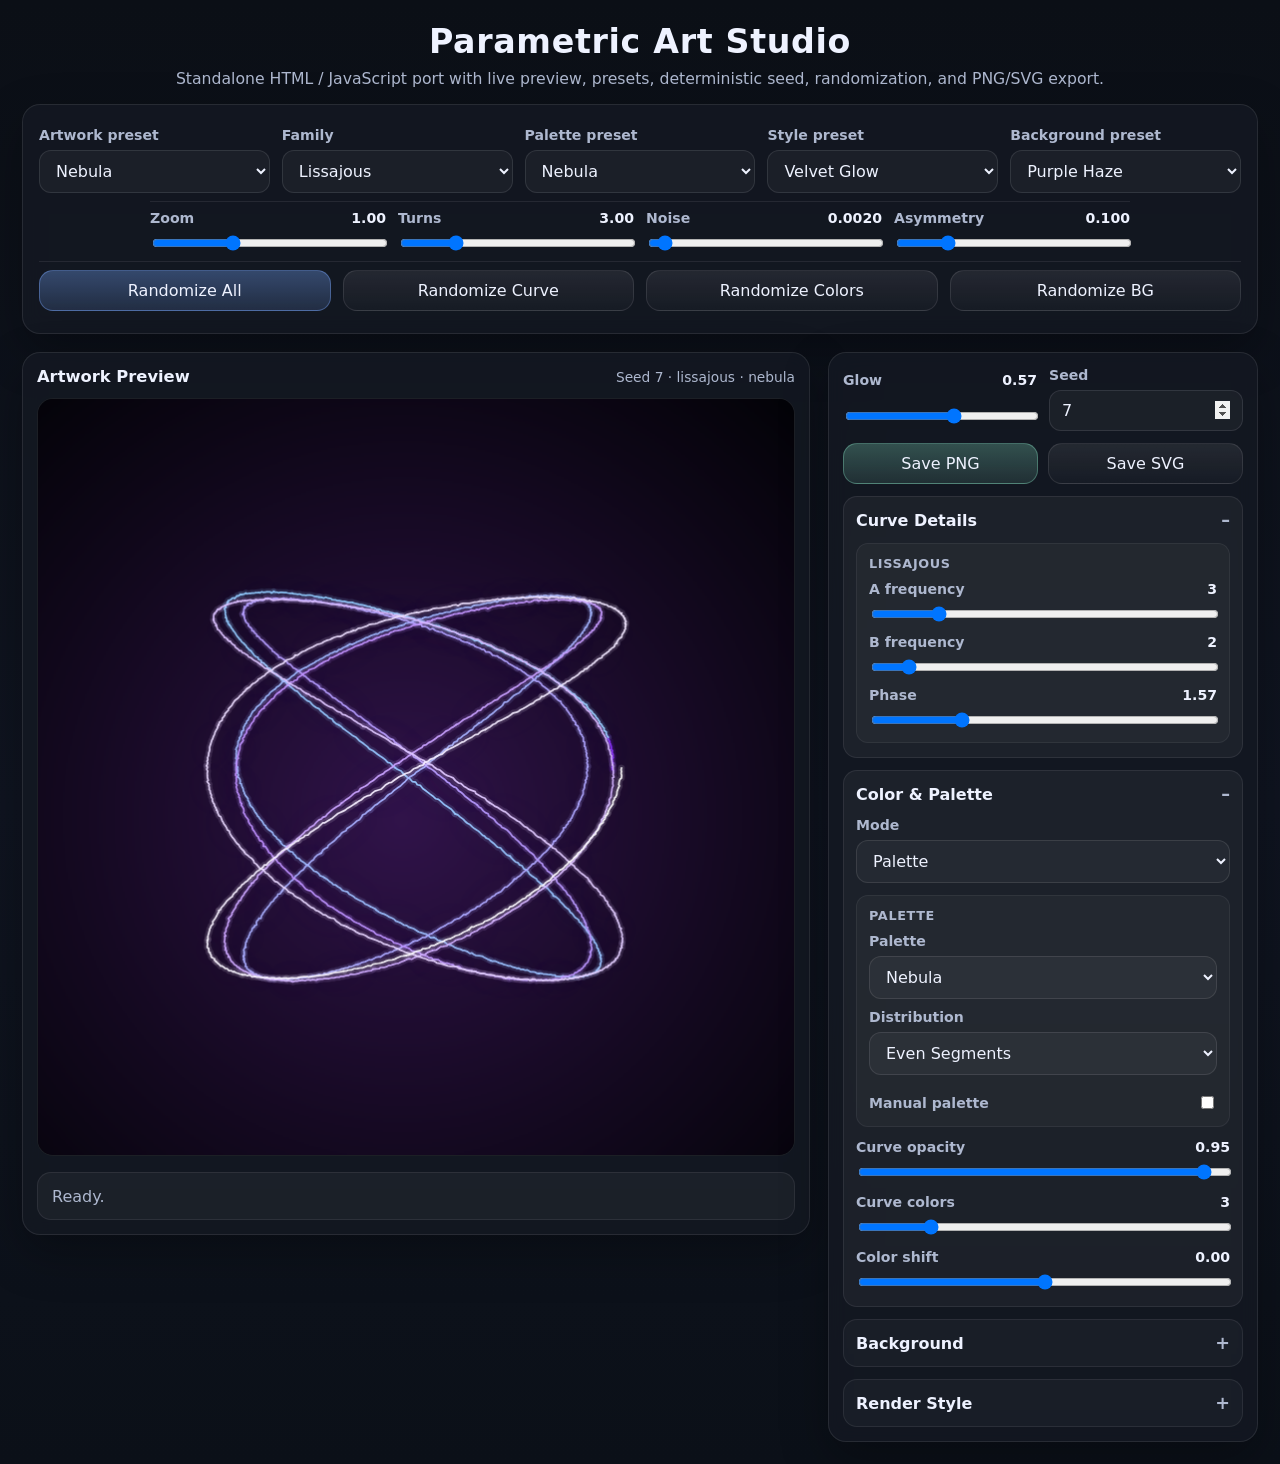
==== part.html @ a75954c9 "initial part" ====
<!DOCTYPE html>
<html lang="en">
<head>
<meta charset="utf-8">
<meta name="viewport" content="width=device-width, initial-scale=1">
<title>Parametric Art Studio</title>
<style>
  :root {
    --bg: #0d1016;
    --panel: #141923;
    --panel-2: #1a2130;
    --panel-3: #222c3f;
    --border: rgba(255,255,255,.09);
    --text: #eef2ff;
    --muted: #aeb8cf;
    --accent: #79a8ff;
    --accent-2: #8ae6c6;
    --danger: #ff7b91;
    --shadow: 0 18px 48px rgba(0,0,0,.28);
    --radius: 18px;
    --radius-sm: 12px;
  }
  * { box-sizing: border-box; }
  html, body { margin: 0; background: linear-gradient(180deg,#0b0f16,#0f1420 55%,#0b1018); color: var(--text); font-family: Inter, system-ui, -apple-system, BlinkMacSystemFont, "Segoe UI", sans-serif; }
  body { padding: 22px; }
  .app { max-width: 1540px; margin: 0 auto; }
  .header { text-align: center; margin-bottom: 16px; }
  .header h1 { margin: 0; font-size: clamp(1.6rem, 2.6vw, 2.3rem); font-weight: 700; letter-spacing: .02em; }
  .header p { margin: 8px 0 0; color: var(--muted); font-size: .98rem; }
  .quick-create {
    background: rgba(20,25,35,.82);
    border: 1px solid var(--border);
    border-radius: var(--radius);
    padding: 14px 16px;
    box-shadow: var(--shadow);
    backdrop-filter: blur(10px);
    margin-bottom: 18px;
  }
  .qc-row {
    display: grid;
    gap: 12px;
    padding: 8px 0;
  }
  .qc-row + .qc-row { border-top: 1px solid rgba(255,255,255,.08); }
  .qc-row.row-presets { grid-template-columns: repeat(5, minmax(160px, 1fr)); }
  .qc-row.row-shared { grid-template-columns: repeat(4, minmax(180px, 1fr)); max-width: 980px; margin: 0 auto; }
  .qc-row.row-actions { grid-template-columns: repeat(4, minmax(160px, 1fr)); }
  .main {
    display: grid;
    grid-template-columns: minmax(420px, 1.12fr) 430px;
    gap: 18px;
    align-items: start;
  }
  .preview-card, .controls-card {
    background: rgba(20,25,35,.82);
    border: 1px solid var(--border);
    border-radius: var(--radius);
    box-shadow: var(--shadow);
    backdrop-filter: blur(10px);
  }
  .preview-card { padding: 14px; }
  .preview-top {
    display: flex; justify-content: space-between; align-items: center; gap: 12px; margin-bottom: 12px;
  }
  .preview-top h2 { font-size: 1.02rem; margin: 0; font-weight: 600; }
  .preview-meta { color: var(--muted); font-size: .86rem; }
  .preview-wrap {
    position: relative;
    width: 100%;
    aspect-ratio: 1/1;
    background: #090c12;
    border-radius: 16px;
    overflow: hidden;
    border: 1px solid rgba(255,255,255,.08);
  }
  canvas#preview {
    width: 100%;
    height: 100%;
    display: block;
  }
  .controls-card { padding: 14px; }
  .sticky {
    position: sticky;
    top: 18px;
  }
  .control-grid-2 {
    display: grid;
    grid-template-columns: 1fr 1fr;
    gap: 12px;
    margin-bottom: 12px;
  }
  .control {
    display: grid;
    gap: 7px;
    min-width: 0;
  }
  .control label, .inline-label {
    display: flex;
    justify-content: space-between;
    align-items: center;
    gap: 10px;
    font-size: .88rem;
    color: var(--muted);
    font-weight: 600;
  }
  .control input[type="range"] { width: 100%; }
  .control input[type="number"],
  .control select,
  .control input[type="color"] {
    width: 100%;
    border: 1px solid rgba(255,255,255,.10);
    border-radius: 12px;
    background: rgba(255,255,255,.04);
    color: var(--text);
    padding: 10px 12px;
    font: inherit;
  }
  .control input[type="number"]::-webkit-outer-spin-button,
  .control input[type="number"]::-webkit-inner-spin-button { opacity: 1; }
  .control input[type="color"] { padding: 6px; min-height: 42px; }
  .readout { color: var(--text); font-variant-numeric: tabular-nums; }
  .button-row {
    display: grid;
    grid-template-columns: 1fr 1fr;
    gap: 10px;
    margin-bottom: 12px;
  }
  .button-row.single {
    grid-template-columns: 1fr;
  }
  button {
    border: 1px solid rgba(255,255,255,.1);
    border-radius: 14px;
    background: linear-gradient(180deg, rgba(255,255,255,.08), rgba(255,255,255,.02));
    color: var(--text);
    font: inherit;
    padding: 10px 14px;
    cursor: pointer;
    transition: transform .12s ease, border-color .12s ease, background .12s ease;
  }
  button:hover { transform: translateY(-1px); border-color: rgba(255,255,255,.18); }
  button.primary { background: linear-gradient(180deg, rgba(121,168,255,.34), rgba(121,168,255,.16)); border-color: rgba(121,168,255,.38); }
  button.success { background: linear-gradient(180deg, rgba(138,230,198,.28), rgba(138,230,198,.12)); border-color: rgba(138,230,198,.34); }
  details {
    background: rgba(255,255,255,.03);
    border: 1px solid rgba(255,255,255,.08);
    border-radius: 14px;
    padding: 0 12px;
    margin-top: 12px;
    overflow: hidden;
  }
  details[open] { background: rgba(255,255,255,.045); }
  summary {
    list-style: none;
    cursor: pointer;
    padding: 13px 0;
    font-weight: 600;
    display: flex;
    align-items: center;
    justify-content: space-between;
  }
  summary::-webkit-details-marker { display: none; }
  summary::after { content: "+"; color: var(--muted); font-size: 1.1rem; }
  details[open] summary::after { content: "–"; }
  .panel-body {
    padding: 0 0 14px;
    display: grid;
    gap: 12px;
  }
  .subgroup {
    display: grid;
    gap: 10px;
    padding: 12px;
    background: rgba(255,255,255,.03);
    border: 1px solid rgba(255,255,255,.06);
    border-radius: 12px;
  }
  .subgroup-title {
    font-size: .8rem;
    letter-spacing: .05em;
    color: var(--muted);
    text-transform: uppercase;
    font-weight: 700;
  }
  .palette-grid {
    display: grid;
    grid-template-columns: repeat(2, minmax(0,1fr));
    gap: 10px;
  }
  .palette-grid .control { min-width: 0; }
  .inline-check {
    display: flex;
    align-items: center;
    justify-content: space-between;
    gap: 12px;
    padding: 8px 0 2px;
    color: var(--muted);
    font-size: .88rem;
    font-weight: 600;
  }
  .mode-select {
    display: grid;
    gap: 10px;
  }
  .status {
    margin-top: 16px;
    border: 1px solid rgba(255,255,255,.08);
    background: rgba(255,255,255,.04);
    color: var(--muted);
    padding: 12px 14px;
    border-radius: 14px;
    min-height: 48px;
    display: flex;
    align-items: center;
  }
  .status.good { border-color: rgba(138,230,198,.22); color: #dcfff3; }
  .status.warn { border-color: rgba(255,123,145,.22); color: #ffe0e6; }
  .muted-note { color: var(--muted); font-size: .82rem; line-height: 1.4; }
  .hidden { display: none !important; }
  @media (max-width: 1180px) {
    .main { grid-template-columns: 1fr; }
    .sticky { position: static; }
  }
  @media (max-width: 920px) {
    .qc-row.row-presets { grid-template-columns: repeat(2, minmax(0, 1fr)); }
    .qc-row.row-shared { grid-template-columns: repeat(2, minmax(0, 1fr)); }
    .qc-row.row-actions { grid-template-columns: repeat(2, minmax(0, 1fr)); }
    .palette-grid { grid-template-columns: 1fr; }
  }
  @media (max-width: 560px) {
    body { padding: 14px; }
    .qc-row.row-presets,
    .qc-row.row-shared,
    .qc-row.row-actions,
    .control-grid-2,
    .button-row {
      grid-template-columns: 1fr;
    }
  }
</style>
</head>
<body>
<div class="app">
  <div class="header">
    <h1>Parametric Art Studio</h1>
    <p>Standalone HTML / JavaScript port with live preview, presets, deterministic seed, randomization, and PNG/SVG export.</p>
  </div>

  <section class="quick-create">
    <div class="qc-row row-presets">
      <div class="control"><label for="artwork_preset">Artwork preset</label><select id="artwork_preset"></select></div>
      <div class="control"><label for="family">Family</label><select id="family"></select></div>
      <div class="control"><label for="palette_preset">Palette preset</label><select id="palette_preset"></select></div>
      <div class="control"><label for="style_preset">Style preset</label><select id="style_preset"></select></div>
      <div class="control"><label for="background_preset">Background preset</label><select id="background_preset"></select></div>
    </div>
    <div class="qc-row row-shared">
      <div class="control">
        <label for="zoom">Zoom <span class="readout" data-output-for="zoom" data-decimals="2"></span></label>
        <input id="zoom" type="range" min="0.5" max="2" step="0.01">
      </div>
      <div class="control">
        <label for="turns">Turns <span class="readout" data-output-for="turns" data-decimals="2"></span></label>
        <input id="turns" type="range" min="0.5" max="12" step="0.1">
      </div>
      <div class="control">
        <label for="noise_strength">Noise <span class="readout" data-output-for="noise_strength" data-decimals="4"></span></label>
        <input id="noise_strength" type="range" min="0" max="0.05" step="0.0005">
      </div>
      <div class="control">
        <label for="asymmetry">Asymmetry <span class="readout" data-output-for="asymmetry" data-decimals="3"></span></label>
        <input id="asymmetry" type="range" min="0" max="0.5" step="0.005">
      </div>
    </div>
    <div class="qc-row row-actions">
      <button id="btn_randomize_all" class="primary">Randomize All</button>
      <button id="btn_randomize_curve">Randomize Curve</button>
      <button id="btn_randomize_colors">Randomize Colors</button>
      <button id="btn_randomize_background">Randomize BG</button>
    </div>
  </section>

  <section class="main">
    <div class="preview-card">
      <div class="preview-top">
        <h2>Artwork Preview</h2>
        <div class="preview-meta" id="preview_meta">Seed 7 · lissajous · nebula</div>
      </div>
      <div class="preview-wrap">
        <canvas id="preview"></canvas>
      </div>
      <div class="status" id="status">Ready.</div>
    </div>

    <div class="controls-card sticky">
      <div class="control-grid-2">
        <div class="control">
          <label for="glow_macro">Glow <span class="readout" data-output-for="glow_macro" data-decimals="2"></span></label>
          <input id="glow_macro" type="range" min="0" max="1" step="0.01">
        </div>
        <div class="control">
          <label for="seed">Seed</label>
          <input id="seed" type="number" min="0" max="9999" step="1">
        </div>
      </div>

      <div class="button-row">
        <button id="btn_save_png" class="success">Save PNG</button>
        <button id="btn_save_svg">Save SVG</button>
      </div>

      <details open>
        <summary>Curve Details</summary>
        <div class="panel-body">
          <div id="curve_box_lissajous" class="subgroup">
            <div class="subgroup-title">Lissajous</div>
            <div class="control"><label for="liss_a">A frequency <span class="readout" data-output-for="liss_a" data-decimals="0"></span></label><input id="liss_a" type="range" min="1" max="12" step="1"></div>
            <div class="control"><label for="liss_b">B frequency <span class="readout" data-output-for="liss_b" data-decimals="0"></span></label><input id="liss_b" type="range" min="1" max="12" step="1"></div>
            <div class="control"><label for="liss_delta">Phase <span class="readout" data-output-for="liss_delta" data-decimals="2"></span></label><input id="liss_delta" type="range" min="0" max="6.283185307179586" step="0.01"></div>
          </div>
          <div id="curve_box_rose" class="subgroup">
            <div class="subgroup-title">Rose</div>
            <div class="control"><label for="rose_k">Petal k <span class="readout" data-output-for="rose_k" data-decimals="0"></span></label><input id="rose_k" type="range" min="1" max="16" step="1"></div>
            <div class="control"><label for="rose_radial_wobble">Radial wobble <span class="readout" data-output-for="rose_radial_wobble" data-decimals="3"></span></label><input id="rose_radial_wobble" type="range" min="0" max="0.5" step="0.005"></div>
            <div class="control"><label for="rose_wobble_freq">Wobble frequency <span class="readout" data-output-for="rose_wobble_freq" data-decimals="0"></span></label><input id="rose_wobble_freq" type="range" min="1" max="20" step="1"></div>
          </div>
          <div id="curve_box_epitrochoid" class="subgroup">
            <div class="subgroup-title">Epitrochoid</div>
            <div class="control"><label for="epi_R">Outer R <span class="readout" data-output-for="epi_R" data-decimals="0"></span></label><input id="epi_R" type="range" min="1" max="12" step="1"></div>
            <div class="control"><label for="epi_r">Inner r <span class="readout" data-output-for="epi_r" data-decimals="0"></span></label><input id="epi_r" type="range" min="1" max="12" step="1"></div>
            <div class="control"><label for="epi_d">Offset d <span class="readout" data-output-for="epi_d" data-decimals="2"></span></label><input id="epi_d" type="range" min="0" max="12" step="0.1"></div>
          </div>
          <div id="curve_box_burst" class="subgroup">
            <div class="subgroup-title">Burst</div>
            <div class="control"><label for="burst_amp1">Amp 1 <span class="readout" data-output-for="burst_amp1" data-decimals="2"></span></label><input id="burst_amp1" type="range" min="0" max="1" step="0.01"></div>
            <div class="control"><label for="burst_amp2">Amp 2 <span class="readout" data-output-for="burst_amp2" data-decimals="2"></span></label><input id="burst_amp2" type="range" min="0" max="1" step="0.01"></div>
            <div class="control"><label for="burst_f1">Freq 1 <span class="readout" data-output-for="burst_f1" data-decimals="0"></span></label><input id="burst_f1" type="range" min="1" max="30" step="1"></div>
            <div class="control"><label for="burst_f2">Freq 2 <span class="readout" data-output-for="burst_f2" data-decimals="0"></span></label><input id="burst_f2" type="range" min="1" max="30" step="1"></div>
            <div class="control"><label for="burst_delta">Phase <span class="readout" data-output-for="burst_delta" data-decimals="2"></span></label><input id="burst_delta" type="range" min="0" max="6.283185307179586" step="0.01"></div>
          </div>
        </div>
      </details>

      <details open>
        <summary>Color &amp; Palette</summary>
        <div class="panel-body">
          <div class="control"><label for="color_mode">Mode</label><select id="color_mode"></select></div>

          <div id="color_box_palette" class="subgroup">
            <div class="subgroup-title">Palette</div>
            <div class="control"><label for="palette_name">Palette</label><select id="palette_name"></select></div>
            <div class="control"><label for="palette_distribution">Distribution</label><select id="palette_distribution"></select></div>
            <label class="inline-check"><span>Manual palette</span><input id="palette_manual_enabled" type="checkbox"></label>
            <div id="palette_manual_block">
              <div class="control"><label for="palette_size">Palette size <span class="readout" data-output-for="palette_size" data-decimals="0"></span></label><input id="palette_size" type="range" min="2" max="6" step="1"></div>
              <div class="palette-grid">
                <div class="control" id="palette_color_wrap_1"><label for="palette_color_1">Color 1</label><input id="palette_color_1" type="color"></div>
                <div class="control" id="palette_color_wrap_2"><label for="palette_color_2">Color 2</label><input id="palette_color_2" type="color"></div>
                <div class="control" id="palette_color_wrap_3"><label for="palette_color_3">Color 3</label><input id="palette_color_3" type="color"></div>
                <div class="control" id="palette_color_wrap_4"><label for="palette_color_4">Color 4</label><input id="palette_color_4" type="color"></div>
                <div class="control" id="palette_color_wrap_5"><label for="palette_color_5">Color 5</label><input id="palette_color_5" type="color"></div>
                <div class="control" id="palette_color_wrap_6"><label for="palette_color_6">Color 6</label><input id="palette_color_6" type="color"></div>
              </div>
            </div>
          </div>

          <div id="color_box_colormap" class="subgroup">
            <div class="subgroup-title">Colormap</div>
            <div class="control"><label for="colormap">Colormap</label><select id="colormap"></select></div>
            <div class="control"><label for="colormap_span_lo">Span low <span class="readout" data-output-for="colormap_span_lo" data-decimals="2"></span></label><input id="colormap_span_lo" type="range" min="0" max="1" step="0.01"></div>
            <div class="control"><label for="colormap_span_hi">Span high <span class="readout" data-output-for="colormap_span_hi" data-decimals="2"></span></label><input id="colormap_span_hi" type="range" min="0" max="1" step="0.01"></div>
          </div>

          <div class="control"><label for="curve_opacity">Curve opacity <span class="readout" data-output-for="curve_opacity" data-decimals="2"></span></label><input id="curve_opacity" type="range" min="0.1" max="1" step="0.01"></div>
          <div class="control"><label for="num_curve_colors">Curve colors <span class="readout" data-output-for="num_curve_colors" data-decimals="0"></span></label><input id="num_curve_colors" type="range" min="1" max="12" step="1"></div>
          <div class="control"><label for="color_shift">Color shift <span class="readout" data-output-for="color_shift" data-decimals="2"></span></label><input id="color_shift" type="range" min="-0.5" max="0.5" step="0.01"></div>
        </div>
      </details>

      <details>
        <summary>Background</summary>
        <div class="panel-body">
          <div class="control"><label for="background_mode">Background mode</label><select id="background_mode"></select></div>

          <div id="bg_box_solid" class="subgroup">
            <div class="subgroup-title">Solid</div>
            <div class="control"><label for="bg_solid_color">Color</label><input id="bg_solid_color" type="color"></div>
          </div>
          <div id="bg_box_linear" class="subgroup">
            <div class="subgroup-title">Linear</div>
            <div class="control"><label for="bg_linear_top">Top</label><input id="bg_linear_top" type="color"></div>
            <div class="control"><label for="bg_linear_bottom">Bottom</label><input id="bg_linear_bottom" type="color"></div>
            <div class="control"><label for="bg_linear_angle">Angle <span class="readout" data-output-for="bg_linear_angle" data-decimals="0"></span></label><input id="bg_linear_angle" type="range" min="0" max="180" step="1"></div>
          </div>
          <div id="bg_box_radial" class="subgroup">
            <div class="subgroup-title">Radial</div>
            <div class="control"><label for="bg_radial_inner">Inner</label><input id="bg_radial_inner" type="color"></div>
            <div class="control"><label for="bg_radial_outer">Outer</label><input id="bg_radial_outer" type="color"></div>
            <div class="control"><label for="bg_radial_center_x">Center X <span class="readout" data-output-for="bg_radial_center_x" data-decimals="2"></span></label><input id="bg_radial_center_x" type="range" min="0" max="1" step="0.01"></div>
            <div class="control"><label for="bg_radial_center_y">Center Y <span class="readout" data-output-for="bg_radial_center_y" data-decimals="2"></span></label><input id="bg_radial_center_y" type="range" min="0" max="1" step="0.01"></div>
            <div class="control"><label for="bg_radial_radius_bias">Radius bias <span class="readout" data-output-for="bg_radial_radius_bias" data-decimals="2"></span></label><input id="bg_radial_radius_bias" type="range" min="0.25" max="2" step="0.01"></div>
          </div>
          <div id="bg_box_mesh" class="subgroup">
            <div class="subgroup-title">Mesh</div>
            <div class="control"><label for="bg_mesh_tl">Top left</label><input id="bg_mesh_tl" type="color"></div>
            <div class="control"><label for="bg_mesh_tr">Top right</label><input id="bg_mesh_tr" type="color"></div>
            <div class="control"><label for="bg_mesh_bl">Bottom left</label><input id="bg_mesh_bl" type="color"></div>
            <div class="control"><label for="bg_mesh_br">Bottom right</label><input id="bg_mesh_br" type="color"></div>
          </div>

          <div class="control"><label for="bg_brightness">Brightness <span class="readout" data-output-for="bg_brightness" data-decimals="2"></span></label><input id="bg_brightness" type="range" min="0.5" max="1.5" step="0.01"></div>
          <div class="control"><label for="bg_contrast">Contrast <span class="readout" data-output-for="bg_contrast" data-decimals="2"></span></label><input id="bg_contrast" type="range" min="0.5" max="1.5" step="0.01"></div>
          <div class="control"><label for="bg_texture_strength">Texture <span class="readout" data-output-for="bg_texture_strength" data-decimals="3"></span></label><input id="bg_texture_strength" type="range" min="0" max="0.25" step="0.005"></div>
          <div class="control"><label for="bg_vignette_strength">Vignette <span class="readout" data-output-for="bg_vignette_strength" data-decimals="2"></span></label><input id="bg_vignette_strength" type="range" min="0" max="0.8" step="0.01"></div>
        </div>
      </details>

      <details>
        <summary>Render Style</summary>
        <div class="panel-body">
          <div class="control"><label for="line_width">Line width <span class="readout" data-output-for="line_width" data-decimals="2"></span></label><input id="line_width" type="range" min="0.3" max="5" step="0.01"></div>
          <div class="control"><label for="glow_layers">Glow layers <span class="readout" data-output-for="glow_layers" data-decimals="0"></span></label><input id="glow_layers" type="range" min="0" max="20" step="1"></div>
          <div class="control"><label for="glow_alpha">Glow alpha <span class="readout" data-output-for="glow_alpha" data-decimals="3"></span></label><input id="glow_alpha" type="range" min="0" max="0.2" step="0.001"></div>
          <div class="control"><label for="glow_scale">Glow scale <span class="readout" data-output-for="glow_scale" data-decimals="2"></span></label><input id="glow_scale" type="range" min="1" max="6" step="0.01"></div>
          <div class="control"><label for="main_alpha">Main alpha <span class="readout" data-output-for="main_alpha" data-decimals="2"></span></label><input id="main_alpha" type="range" min="0.1" max="1" step="0.01"></div>
          <label class="inline-check"><span>Segment blending</span><input id="segment_blending" type="checkbox"></label>
          <div class="muted-note">The canvas preview approximates the notebook’s glow and blended segments for speed; SVG export keeps the curve vector-based and preserves the overall look.</div>
        </div>
      </details>
    </div>
  </section>
</div>

<script>
const DATA = {"FAMILY_OPTIONS":[["Lissajous","lissajous"],["Rose","rose"],["Epitrochoid","epitrochoid"],["Burst","burst"]],"COLOR_MODE_OPTIONS":[["Palette","palette"],["Colormap","colormap"]],"BACKGROUND_MODE_OPTIONS":[["Solid","solid"],["Linear","linear"],["Radial","radial"],["Mesh","mesh"]],"PALETTE_DISTRIBUTION_OPTIONS":[["Even Segments","even_segments"],["Weighted","weighted"],["Gradient Blend","gradient_blend"]],"DEFAULT_RANDOMIZATION_INTENSITY":"moderate","CURATED_COLORMAPS":["winter","spring","summer","autumn","viridis","plasma","cividis","cool","twilight","turbo","hsv","jet"],"POINTS":10000,"PALETTE_PRESETS":{"custom":[],"nebula":["#8fd3ff","#bf8fff","#ffffff"],"aurora":["#72f1b8","#7ea8ff","#d9a7ff"],"ember":["#ffb347","#ff7043","#fff1cc"],"sunset_bloom":["#ff8fa3","#ffc6a5","#ffe8d6"],"ice_mono":["#dff6ff","#89c2ff","#5a87ff"],"noir_neon":["#f5f5f5","#ff00aa","#101010"],"gold_filament":["#ffd166","#fff1b6","#8c6a00"],"plasma":["#00e5ff","#7b61ff","#ffffff"]},"BACKGROUND_PRESETS":{"custom":{"mode":"linear"},"deep_space":{"mode":"linear","linear":{"top":"#120a2a","bottom":"#030308","angle":90}},"purple_haze":{"mode":"radial","radial":{"inner":"#31134b","outer":"#030308","center_x":0.48,"center_y":0.56,"radius_bias":1.0}},"ember_fog":{"mode":"radial","radial":{"inner":"#4b180f","outer":"#040202","center_x":0.52,"center_y":0.45,"radius_bias":1.15}},"cyan_void":{"mode":"linear","linear":{"top":"#07111d","bottom":"#020204","angle":90}},"twilight_mesh":{"mode":"mesh","mesh":{"tl":"#160a2f","tr":"#09203f","bl":"#030308","br":"#1e0d2b"}},"warm_smoke":{"mode":"linear","linear":{"top":"#2b160f","bottom":"#060303","angle":90}},"velvet_black":{"mode":"radial","radial":{"inner":"#171721","outer":"#020202","center_x":0.5,"center_y":0.5,"radius_bias":0.9}},"aurora_night":{"mode":"linear","linear":{"top":"#0b1a20","bottom":"#130d29","angle":90}}},"STYLE_PRESETS":{"custom":{},"fine_wire":{"line_width":1.0,"glow_layers":4,"glow_alpha":0.025,"glow_scale":1.4,"main_alpha":0.98},"velvet_glow":{"line_width":1.6,"glow_layers":8,"glow_alpha":0.055,"glow_scale":2.0,"main_alpha":0.95},"plasma_bloom":{"line_width":1.2,"glow_layers":12,"glow_alpha":0.075,"glow_scale":2.6,"main_alpha":0.96},"poster_crisp":{"line_width":1.9,"glow_layers":2,"glow_alpha":0.015,"glow_scale":1.15,"main_alpha":1.0},"ghost_trace":{"line_width":0.9,"glow_layers":6,"glow_alpha":0.03,"glow_scale":1.7,"main_alpha":0.85}},"ARTWORK_PRESETS":{"custom":{},"nebula":{"curve":{"family":"lissajous","turns":3.0,"asymmetry":0.1,"noise_strength":0.002,"params":{"a":3,"b":2,"delta":1.8}},"style_preset":"velvet_glow","palette_preset":"nebula","background_preset":"purple_haze","color":{"mode":"palette","curve_color":"#9ed8ff"},"meta_seed":7},"flower":{"curve":{"family":"rose","turns":2.0,"asymmetry":0.05,"noise_strength":0.001,"params":{"k":7,"radial_wobble":0.12,"wobble_freq":8}},"style_preset":"velvet_glow","palette_preset":"sunset_bloom","background_preset":"ember_fog","color":{"mode":"palette","curve_color":"#ffd7e6"},"meta_seed":12},"electric":{"curve":{"family":"burst","turns":3.0,"asymmetry":0.22,"noise_strength":0.004,"params":{"amp1":0.45,"amp2":0.25,"f1":9,"f2":17,"delta":0.7}},"style_preset":"plasma_bloom","palette_preset":"plasma","background_preset":"cyan_void","color":{"mode":"palette"},"meta_seed":21},"spiro":{"curve":{"family":"epitrochoid","turns":6.0,"asymmetry":0.03,"noise_strength":0.0,"params":{"R":5,"r":3,"d":5}},"style_preset":"fine_wire","palette_preset":"gold_filament","background_preset":"warm_smoke","color":{"mode":"palette","curve_color":"#fff1b6"},"meta_seed":4},"ember_bloom":{"curve":{"family":"rose","turns":2.2,"asymmetry":0.08,"noise_strength":0.0015,"params":{"k":5,"radial_wobble":0.09,"wobble_freq":6}},"style_preset":"velvet_glow","palette_preset":"ember","background_preset":"ember_fog","color":{"mode":"palette"},"meta_seed":17},"aurora_wire":{"curve":{"family":"lissajous","turns":2.5,"asymmetry":0.07,"noise_strength":0.001,"params":{"a":4,"b":7,"delta":0.9}},"style_preset":"ghost_trace","palette_preset":"aurora","background_preset":"aurora_night","color":{"mode":"palette"},"meta_seed":8},"noir_neon":{"curve":{"family":"epitrochoid","turns":5.0,"asymmetry":0.02,"noise_strength":0.0,"params":{"R":7,"r":4,"d":5}},"style_preset":"poster_crisp","palette_preset":"noir_neon","background_preset":"velvet_black","color":{"mode":"palette","curve_color":"#f5f5f5"},"meta_seed":30},"plasma_halo":{"curve":{"family":"burst","turns":4.0,"asymmetry":0.2,"noise_strength":0.006,"params":{"amp1":0.52,"amp2":0.18,"f1":11,"f2":19,"delta":0.35}},"style_preset":"plasma_bloom","palette_preset":"plasma","background_preset":"deep_space","color":{"mode":"palette"},"meta_seed":26}},"FAMILY_PARAM_DEFAULTS":{"lissajous":{"a":3.0,"b":2.0,"delta":1.5707963267948966},"rose":{"k":5.0,"radial_wobble":0.12,"wobble_freq":6.0},"epitrochoid":{"R":5.0,"r":3.0,"d":5.0},"burst":{"amp1":0.45,"amp2":0.22,"f1":8.0,"f2":17.0,"delta":0.3}},"PARAM_RANGES":{"curve.turns":[0.5,12.0],"curve.asymmetry":[0.0,0.5],"curve.noise_strength":[0.0,0.05],"curve.zoom":[0.5,2.0],"style.line_width":[0.3,5.0],"style.glow_layers":[0,20],"style.glow_alpha":[0.0,0.2],"style.glow_scale":[1.0,6.0],"style.main_alpha":[0.1,1.0],"background.brightness":[0.5,1.5],"background.contrast":[0.5,1.5],"background.texture_strength":[0.0,0.25],"background.vignette_strength":[0.0,0.8],"lissajous.a":[1,12],"lissajous.b":[1,12],"lissajous.delta":[0,6.283185307179586],"rose.k":[1,16],"rose.radial_wobble":[0.0,0.5],"rose.wobble_freq":[1,20],"epitrochoid.R":[1,12],"epitrochoid.r":[1,12],"epitrochoid.d":[0,12],"burst.amp1":[0.0,1.0],"burst.amp2":[0.0,1.0],"burst.f1":[1,30],"burst.f2":[1,30],"burst.delta":[0,6.283185307179586]},"DEFAULT_SETTINGS":{"meta":{"artwork_preset":"nebula","style_preset":"velvet_glow","palette_preset":"nebula","background_preset":"purple_haze","seed":7},"curve":{"family":"lissajous","turns":3.0,"asymmetry":0.1,"noise_strength":0.002,"zoom":1.0,"params":{"a":3.0,"b":2.0,"delta":1.5707963267948966}},"style":{"glow_macro":0.6,"line_width":1.6,"glow_layers":8,"glow_alpha":0.055,"glow_scale":2.0,"main_alpha":0.95,"segment_blending":true},"color":{"mode":"palette","curve_color":"#9ed8ff","palette_name":"nebula","palette_colors":["#8fd3ff","#bf8fff","#ffffff"],"palette_size":3,"palette_distribution":"even_segments","colormap":"viridis","colormap_span":[0.1,0.9],"num_curve_colors":3,"curve_opacity":0.95,"color_shift":0.0,"manual_palette":false},"background":{"mode":"radial","preset":"purple_haze","solid_color":"#05060a","linear":{"top":"#120a2a","bottom":"#030308","angle":90},"radial":{"inner":"#31134b","outer":"#030308","center_x":0.48,"center_y":0.56,"radius_bias":1.0},"mesh":{"tl":"#160a2f","tr":"#09203f","bl":"#030308","br":"#1e0d2b"},"brightness":1.0,"contrast":1.0,"texture_strength":0.0,"vignette_strength":0.12}}};

const CMAPS = {
  winter: ['#0000ff','#00ffff'],
  spring: ['#ff00ff','#ffff00'],
  summer: ['#008066','#ffff66'],
  autumn: ['#ff0000','#ffff00'],
  viridis: ['#440154','#3b528b','#21908d','#5dc963','#fde725'],
  plasma: ['#0d0887','#7e03a8','#cc4778','#f89540','#f0f921'],
  cividis: ['#00204c','#424086','#7a7c78','#bcae6c','#fee838'],
  cool: ['#00ffff','#ff00ff'],
  twilight: ['#e2d9e2','#7b85d4','#35204a','#9177a8','#e2d9e2'],
  turbo: ['#30123b','#4145ab','#2ab0ff','#7ded47','#f9ba38','#e53935'],
  hsv: ['#ff0000','#ffff00','#00ff00','#00ffff','#0000ff','#ff00ff','#ff0000'],
  jet: ['#00007f','#0000ff','#00ffff','#ffff00','#ff0000','#7f0000']
};

const NON_COMPOSITION_WIDGET_KEYS = new Set(['seed']);
const CURVE_WIDGET_KEYS = new Set(['family','turns','asymmetry','noise_strength','zoom','liss_a','liss_b','liss_delta','rose_k','rose_radial_wobble','rose_wobble_freq','epi_R','epi_r','epi_d','burst_amp1','burst_amp2','burst_f1','burst_f2','burst_delta']);
const STYLE_WIDGET_KEYS = new Set(['glow_macro','line_width','glow_layers','glow_alpha','glow_scale','main_alpha','segment_blending']);
const PALETTE_WIDGET_KEYS = new Set(['color_mode','palette_name','palette_manual_enabled','palette_size','palette_distribution','colormap','colormap_span_lo','colormap_span_hi','curve_opacity','num_curve_colors','color_shift','palette_color_1','palette_color_2','palette_color_3','palette_color_4','palette_color_5','palette_color_6']);
const BACKGROUND_WIDGET_KEYS = new Set(['background_mode','bg_solid_color','bg_linear_top','bg_linear_bottom','bg_linear_angle','bg_radial_inner','bg_radial_outer','bg_radial_center_x','bg_radial_center_y','bg_radial_radius_bias','bg_mesh_tl','bg_mesh_tr','bg_mesh_bl','bg_mesh_br','bg_brightness','bg_contrast','bg_texture_strength','bg_vignette_strength']);

const previewCanvas = document.getElementById('preview');
const statusEl = document.getElementById('status');
const previewMeta = document.getElementById('preview_meta');
const previewWrap = document.querySelector('.preview-wrap');

let state = validateSettings(deepClone(DATA.DEFAULT_SETTINGS));
let isSyncing = false;
let renderQueued = false;
let bgCache = new Map();
let activeToastKind = '';

function $(id) { return document.getElementById(id); }
function deepClone(v) { return JSON.parse(JSON.stringify(v)); }
function clamp(v, lo, hi) { return Math.max(lo, Math.min(hi, v)); }
function lerp(a, b, t) { return (1 - t) * a + t * b; }
function titleize(s) { return String(s).replace(/_/g, ' ').replace(/\b\w/g, m => m.toUpperCase()); }
function nowTimestampStr() {
  const d = new Date();
  const pad = n => String(n).padStart(2, '0');
  return `${d.getFullYear()}${pad(d.getMonth()+1)}${pad(d.getDate())}_${pad(d.getHours())}${pad(d.getMinutes())}${pad(d.getSeconds())}`;
}
function rgbaString(rgb, alpha=1) {
  return `rgba(${Math.round(rgb[0]*255)}, ${Math.round(rgb[1]*255)}, ${Math.round(rgb[2]*255)}, ${alpha})`;
}
function hexToRgb01(hex) {
  const clean = hex.replace('#','');
  const n = parseInt(clean.length === 3 ? clean.split('').map(ch => ch+ch).join('') : clean, 16);
  return [((n >> 16) & 255) / 255, ((n >> 8) & 255) / 255, (n & 255) / 255];
}
function rgb01ToHex(rgb) {
  const vals = rgb.map(v => clamp(v, 0, 1));
  return '#' + vals.map(v => Math.round(v * 255).toString(16).padStart(2,'0')).join('');
}
function blendRgb(c1, c2, t) {
  return [lerp(c1[0], c2[0], t), lerp(c1[1], c2[1], t), lerp(c1[2], c2[2], t)];
}
function rgbToHsv(r, g, b) {
  const max = Math.max(r,g,b), min = Math.min(r,g,b);
  const d = max - min;
  let h = 0;
  const s = max === 0 ? 0 : d / max;
  const v = max;
  if (d !== 0) {
    switch (max) {
      case r: h = ((g - b) / d + (g < b ? 6 : 0)); break;
      case g: h = ((b - r) / d + 2); break;
      case b: h = ((r - g) / d + 4); break;
    }
    h /= 6;
  }
  return [h, s, v];
}
function hsvToRgb(h, s, v) {
  let r, g, b;
  const i = Math.floor(h * 6);
  const f = h * 6 - i;
  const p = v * (1 - s);
  const q = v * (1 - f * s);
  const t = v * (1 - (1 - f) * s);
  switch (i % 6) {
    case 0: r=v; g=t; b=p; break;
    case 1: r=q; g=v; b=p; break;
    case 2: r=p; g=v; b=t; break;
    case 3: r=p; g=q; b=v; break;
    case 4: r=t; g=p; b=v; break;
    case 5: r=v; g=p; b=q; break;
  }
  return [r,g,b];
}
function shiftColorHue(hexColor, shift) {
  const rgb = hexToRgb01(hexColor);
  const [h,s,v] = rgbToHsv(rgb[0], rgb[1], rgb[2]);
  return rgb01ToHex(hsvToRgb((h + shift + 1) % 1, s, v));
}
function downloadBlob(filename, blob) {
  const url = URL.createObjectURL(blob);
  const a = document.createElement('a');
  a.href = url;
  a.download = filename;
  document.body.appendChild(a);
  a.click();
  setTimeout(() => {
    URL.revokeObjectURL(url);
    a.remove();
  }, 0);
}
class RNG {
  constructor(seed) {
    this.seed = (Number(seed) >>> 0) || 1;
    this._spare = null;
  }
  random() {
    let t = this.seed += 0x6D2B79F5;
    t = Math.imul(t ^ (t >>> 15), t | 1);
    t ^= t + Math.imul(t ^ (t >>> 7), t | 61);
    return ((t ^ (t >>> 14)) >>> 0) / 4294967296;
  }
  uniform(lo, hi) { return lo + (hi - lo) * this.random(); }
  integers(lo, hi) { return Math.floor(this.uniform(lo, hi)); }
  normal() {
    if (this._spare !== null) {
      const v = this._spare;
      this._spare = null;
      return v;
    }
    let u = 0, v = 0;
    while (u === 0) u = this.random();
    while (v === 0) v = this.random();
    const mag = Math.sqrt(-2 * Math.log(u));
    const z0 = mag * Math.cos(2 * Math.PI * v);
    const z1 = mag * Math.sin(2 * Math.PI * v);
    this._spare = z1;
    return z0;
  }
}

function makeDefaultCurveParams(family) {
  return deepClone(DATA.FAMILY_PARAM_DEFAULTS[family]);
}
function makeDefaultSettings() {
  return deepClone(DATA.DEFAULT_SETTINGS);
}
function inferGlowMacro(settings) {
  const s = settings.style;
  const components = [
    clamp(s.glow_layers / 14.0, 0, 1),
    clamp(s.glow_alpha / 0.085, 0, 1),
    clamp((s.glow_scale - 1.0) / 2.0, 0, 1)
  ];
  return clamp((components[0] + components[1] + components[2]) / 3, 0, 1);
}
function syncMacroControls(settings) {
  settings.style.glow_macro = inferGlowMacro(settings);
  return settings;
}
function applyGlowMacro(settings) {
  const g = clamp(Number(settings.style.glow_macro ?? 0.6), 0, 1);
  settings.style.glow_layers = Math.round(lerp(0, 14, g));
  settings.style.glow_alpha = lerp(0.0, 0.085, g);
  settings.style.glow_scale = lerp(1.0, 3.0, g);
  return settings;
}
function validateCurveSettings(settings) {
  const curve = settings.curve;
  const fams = new Set(DATA.FAMILY_OPTIONS.map(v => v[1]));
  if (!fams.has(curve.family)) curve.family = 'lissajous';
  curve.turns = clamp(Number(curve.turns), ...DATA.PARAM_RANGES['curve.turns']);
  curve.asymmetry = clamp(Number(curve.asymmetry), ...DATA.PARAM_RANGES['curve.asymmetry']);
  curve.noise_strength = clamp(Number(curve.noise_strength), ...DATA.PARAM_RANGES['curve.noise_strength']);
  curve.zoom = clamp(Number(curve.zoom), ...DATA.PARAM_RANGES['curve.zoom']);
  const base = makeDefaultCurveParams(curve.family);
  Object.assign(base, curve.params || {});
  if (curve.family === 'lissajous') {
    base.a = clamp(Number(base.a), ...DATA.PARAM_RANGES['lissajous.a']);
    base.b = clamp(Number(base.b), ...DATA.PARAM_RANGES['lissajous.b']);
    base.delta = clamp(Number(base.delta), ...DATA.PARAM_RANGES['lissajous.delta']);
  } else if (curve.family === 'rose') {
    base.k = clamp(Number(base.k), ...DATA.PARAM_RANGES['rose.k']);
    base.radial_wobble = clamp(Number(base.radial_wobble), ...DATA.PARAM_RANGES['rose.radial_wobble']);
    base.wobble_freq = clamp(Number(base.wobble_freq), ...DATA.PARAM_RANGES['rose.wobble_freq']);
  } else if (curve.family === 'epitrochoid') {
    base.R = clamp(Number(base.R), ...DATA.PARAM_RANGES['epitrochoid.R']);
    base.r = clamp(Number(base.r), ...DATA.PARAM_RANGES['epitrochoid.r']);
    if (Math.abs(base.r) < 1e-6) base.r = 1;
    base.d = clamp(Number(base.d), ...DATA.PARAM_RANGES['epitrochoid.d']);
  } else if (curve.family === 'burst') {
    base.amp1 = clamp(Number(base.amp1), ...DATA.PARAM_RANGES['burst.amp1']);
    base.amp2 = clamp(Number(base.amp2), ...DATA.PARAM_RANGES['burst.amp2']);
    base.f1 = clamp(Number(base.f1), ...DATA.PARAM_RANGES['burst.f1']);
    base.f2 = clamp(Number(base.f2), ...DATA.PARAM_RANGES['burst.f2']);
    base.delta = clamp(Number(base.delta), ...DATA.PARAM_RANGES['burst.delta']);
  }
  curve.params = base;
  return settings;
}
function validateColorSettings(settings) {
  const color = settings.color;
  const modes = new Set(DATA.COLOR_MODE_OPTIONS.map(v => v[1]));
  if (!modes.has(color.mode)) color.mode = 'palette';
  color.curve_color = color.curve_color || '#ffffff';
  color.curve_opacity = clamp(Number(color.curve_opacity), 0.1, 1);
  color.palette_size = Math.round(clamp(Number(color.palette_size), 2, 6));
  color.num_curve_colors = Math.round(clamp(Number(color.num_curve_colors), 1, 12));
  color.color_shift = clamp(Number(color.color_shift ?? 0), -0.5, 0.5);
  color.manual_palette = !!color.manual_palette;
  const distributions = new Set(DATA.PALETTE_DISTRIBUTION_OPTIONS.map(v => v[1]));
  if (!distributions.has(color.palette_distribution)) color.palette_distribution = 'even_segments';
  if (!(color.palette_name in DATA.PALETTE_PRESETS)) color.palette_name = 'nebula';
  if (!color.manual_palette) {
    const preset = DATA.PALETTE_PRESETS[color.palette_name] || [];
    if (preset.length) {
      color.palette_colors = deepClone(preset);
      color.palette_size = Math.round(clamp(color.palette_colors.length, 2, 6));
    }
  }
  color.palette_colors = Array.isArray(color.palette_colors) ? [...color.palette_colors] : [];
  while (color.palette_colors.length < color.palette_size) color.palette_colors.push('#ffffff');
  color.palette_colors = color.palette_colors.slice(0, Math.max(6, color.palette_size));
  let span = Array.isArray(color.colormap_span) ? [...color.colormap_span] : [0.1, 0.9];
  if (span.length !== 2) span = [0.1, 0.9];
  span = [clamp(Number(span[0]), 0, 1), clamp(Number(span[1]), 0, 1)].sort((a,b)=>a-b);
  if (span[1] - span[0] < 0.05) span[1] = Math.min(1, span[0] + 0.05);
  color.colormap_span = span;
  if (!DATA.CURATED_COLORMAPS.includes(color.colormap)) color.colormap = DATA.CURATED_COLORMAPS[0];
  return settings;
}
function validateStyleSettings(settings) {
  const s = settings.style;
  s.glow_macro = clamp(Number(s.glow_macro ?? 0.6), 0, 1);
  s.line_width = clamp(Number(s.line_width), ...DATA.PARAM_RANGES['style.line_width']);
  s.glow_layers = Math.round(clamp(Number(s.glow_layers), ...DATA.PARAM_RANGES['style.glow_layers']));
  s.glow_alpha = clamp(Number(s.glow_alpha), ...DATA.PARAM_RANGES['style.glow_alpha']);
  s.glow_scale = clamp(Number(s.glow_scale), ...DATA.PARAM_RANGES['style.glow_scale']);
  s.main_alpha = clamp(Number(s.main_alpha), ...DATA.PARAM_RANGES['style.main_alpha']);
  s.segment_blending = !!s.segment_blending;
  return settings;
}
function validateBackgroundSettings(settings) {
  const bg = settings.background;
  const modes = new Set(DATA.BACKGROUND_MODE_OPTIONS.map(v => v[1]));
  if (!modes.has(bg.mode)) bg.mode = 'linear';
  bg.brightness = clamp(Number(bg.brightness), ...DATA.PARAM_RANGES['background.brightness']);
  bg.contrast = clamp(Number(bg.contrast), ...DATA.PARAM_RANGES['background.contrast']);
  bg.texture_strength = clamp(Number(bg.texture_strength), ...DATA.PARAM_RANGES['background.texture_strength']);
  bg.vignette_strength = clamp(Number(bg.vignette_strength), ...DATA.PARAM_RANGES['background.vignette_strength']);
  bg.linear = Object.assign({top:'#120a2a', bottom:'#030308', angle:90}, bg.linear || {});
  bg.radial = Object.assign({inner:'#31134b', outer:'#030308', center_x:.5, center_y:.5, radius_bias:1}, bg.radial || {});
  bg.mesh = Object.assign({tl:'#160a2f', tr:'#09203f', bl:'#030308', br:'#1e0d2b'}, bg.mesh || {});
  bg.radial.center_x = clamp(Number(bg.radial.center_x), 0, 1);
  bg.radial.center_y = clamp(Number(bg.radial.center_y), 0, 1);
  bg.radial.radius_bias = clamp(Number(bg.radial.radius_bias), 0.25, 2);
  bg.linear.angle = clamp(Number(bg.linear.angle), 0, 180);
  return settings;
}
function validateSettings(input) {
  const settings = deepClone(input);
  validateCurveSettings(settings);
  validateColorSettings(settings);
  validateBackgroundSettings(settings);
  validateStyleSettings(settings);
  syncMacroControls(settings);
  return settings;
}
function applyStylePreset(settings, presetName) {
  settings = deepClone(settings);
  if (!(presetName in DATA.STYLE_PRESETS)) return validateSettings(settings);
  settings.meta.artwork_preset = 'custom';
  settings.meta.style_preset = presetName;
  Object.assign(settings.style, deepClone(DATA.STYLE_PRESETS[presetName]));
  return validateSettings(settings);
}
function applyPalettePreset(settings, presetName) {
  settings = deepClone(settings);
  settings.meta.artwork_preset = 'custom';
  if (!(presetName in DATA.PALETTE_PRESETS) || presetName === 'custom') {
    settings.meta.palette_preset = 'custom';
    return validateSettings(settings);
  }
  settings.meta.palette_preset = presetName;
  settings.color.mode = 'palette';
  settings.color.palette_name = presetName;
  settings.color.palette_colors = deepClone(DATA.PALETTE_PRESETS[presetName]);
  settings.color.palette_size = Math.min(6, settings.color.palette_colors.length);
  settings.color.manual_palette = false;
  return validateSettings(settings);
}
function applyBackgroundPreset(settings, presetName) {
  settings = deepClone(settings);
  settings.meta.artwork_preset = 'custom';
  if (!(presetName in DATA.BACKGROUND_PRESETS) || presetName === 'custom') {
    settings.meta.background_preset = 'custom';
    settings.background.preset = 'custom';
    return validateSettings(settings);
  }
  settings.meta.background_preset = presetName;
  const preset = DATA.BACKGROUND_PRESETS[presetName];
  settings.background.preset = presetName;
  settings.background.mode = preset.mode;
  if (preset.linear) Object.assign(settings.background.linear, deepClone(preset.linear));
  if (preset.radial) Object.assign(settings.background.radial, deepClone(preset.radial));
  if (preset.mesh) Object.assign(settings.background.mesh, deepClone(preset.mesh));
  return validateSettings(settings);
}
function applyArtworkPreset(settings, presetName) {
  settings = deepClone(settings);
  if (!(presetName in DATA.ARTWORK_PRESETS) || presetName === 'custom') {
    settings.meta.artwork_preset = 'custom';
    return validateSettings(settings);
  }
  const preset = DATA.ARTWORK_PRESETS[presetName];
  settings.meta.artwork_preset = presetName;
  settings.curve.family = preset.curve.family;
  settings.curve.params = makeDefaultCurveParams(settings.curve.family);
  Object.assign(settings.curve.params, deepClone(preset.curve.params));
  settings.curve.turns = preset.curve.turns;
  settings.curve.asymmetry = preset.curve.asymmetry;
  settings.curve.noise_strength = preset.curve.noise_strength;
  settings.meta.seed = preset.meta_seed ?? settings.meta.seed;
  settings = applyStylePreset(settings, preset.style_preset);
  settings = applyPalettePreset(settings, preset.palette_preset);
  settings = applyBackgroundPreset(settings, preset.background_preset);
  settings.meta.artwork_preset = presetName;
  Object.assign(settings.color, deepClone(preset.color || {}));
  return validateSettings(settings);
}
function markPresetsCustomIfNeeded(settings, changedKeys) {
  settings = deepClone(settings);
  if (!changedKeys) {
    settings.meta.artwork_preset = 'custom';
    settings.meta.style_preset = 'custom';
    settings.meta.palette_preset = 'custom';
    settings.meta.background_preset = 'custom';
    settings.background.preset = 'custom';
    return settings;
  }
  const affected = new Set();
  for (const key of changedKeys) {
    if (!key || NON_COMPOSITION_WIDGET_KEYS.has(key)) continue;
    if (CURVE_WIDGET_KEYS.has(key) || STYLE_WIDGET_KEYS.has(key) || PALETTE_WIDGET_KEYS.has(key) || BACKGROUND_WIDGET_KEYS.has(key)) affected.add('artwork');
    if (STYLE_WIDGET_KEYS.has(key)) affected.add('style');
    if (PALETTE_WIDGET_KEYS.has(key)) affected.add('palette');
    if (BACKGROUND_WIDGET_KEYS.has(key)) affected.add('background');
  }
  if (affected.has('artwork')) settings.meta.artwork_preset = 'custom';
  if (affected.has('style')) settings.meta.style_preset = 'custom';
  if (affected.has('palette')) settings.meta.palette_preset = 'custom';
  if (affected.has('background')) {
    settings.meta.background_preset = 'custom';
    settings.background.preset = 'custom';
  }
  return settings;
}
function perturbValue(rng, value, lo, hi, intensity, integer=false) {
  const pct = {subtle: 0.1, moderate: 0.28, wild: 0.65}[intensity];
  const span = hi - lo;
  let out = intensity === 'wild' ? rng.uniform(lo, hi) : value + rng.normal() * pct * span;
  out = clamp(out, lo, hi);
  return integer ? Math.round(out) : out;
}
function chooseRelatedPalette(currentPaletteName, intensity, rng) {
  const names = Object.keys(DATA.PALETTE_PRESETS).filter(k => k !== 'custom');
  if (names.includes(currentPaletteName) && intensity === 'subtle') return currentPaletteName;
  return names[rng.integers(0, names.length)];
}
function chooseRelatedBackground(currentBgName, intensity, rng) {
  const names = Object.keys(DATA.BACKGROUND_PRESETS).filter(k => k !== 'custom');
  if (names.includes(currentBgName) && intensity === 'subtle') return currentBgName;
  return names[rng.integers(0, names.length)];
}
function randomizeLissajousParams(params, intensity, rng) {
  const curated = [[2,3],[3,4],[3,5],[4,7],[5,8],[7,5],[8,3]];
  let [a,b] = intensity === 'subtle' ? [params.a, params.b] : curated[rng.integers(0, curated.length)];
  return {
    a: perturbValue(rng, a, ...DATA.PARAM_RANGES['lissajous.a'], intensity, true),
    b: perturbValue(rng, b, ...DATA.PARAM_RANGES['lissajous.b'], intensity, true),
    delta: perturbValue(rng, params.delta, ...DATA.PARAM_RANGES['lissajous.delta'], intensity, false)
  };
}
function randomizeRoseParams(params, intensity, rng) {
  return {
    k: perturbValue(rng, params.k, ...DATA.PARAM_RANGES['rose.k'], intensity, true),
    radial_wobble: perturbValue(rng, Math.min(params.radial_wobble, 0.25), ...DATA.PARAM_RANGES['rose.radial_wobble'], intensity, false),
    wobble_freq: perturbValue(rng, params.wobble_freq, ...DATA.PARAM_RANGES['rose.wobble_freq'], intensity, true)
  };
}
function randomizeEpitrochoidParams(params, intensity, rng) {
  const ratios = [[5,3],[7,4],[8,3],[9,5],[6,2]];
  let R, r;
  if (intensity === 'wild') {
    R = rng.integers(3, 12);
    r = rng.integers(1, Math.max(2, R));
  } else {
    [R, r] = ratios[rng.integers(0, ratios.length)];
  }
  return { R: Number(R), r: Number(r), d: perturbValue(rng, params.d, ...DATA.PARAM_RANGES['epitrochoid.d'], intensity, false) };
}
function randomizeBurstParams(params, intensity, rng) {
  let f1 = perturbValue(rng, params.f1, ...DATA.PARAM_RANGES['burst.f1'], intensity, true);
  let f2 = perturbValue(rng, params.f2, ...DATA.PARAM_RANGES['burst.f2'], intensity, true);
  if (f1 === f2) f2 = clamp(f2 + 2, ...DATA.PARAM_RANGES['burst.f2']);
  return {
    amp1: perturbValue(rng, Math.max(params.amp1, params.amp2), ...DATA.PARAM_RANGES['burst.amp1'], intensity, false),
    amp2: perturbValue(rng, Math.min(params.amp2, params.amp1), ...DATA.PARAM_RANGES['burst.amp2'], intensity, false),
    f1: Number(f1),
    f2: Number(f2),
    delta: perturbValue(rng, params.delta, ...DATA.PARAM_RANGES['burst.delta'], intensity, false)
  };
}
function resolveRandomizationIntensity(settings, intensity=null) {
  if (['subtle','moderate','wild'].includes(intensity)) return intensity;
  return DATA.DEFAULT_RANDOMIZATION_INTENSITY;
}
function randomizeStyle(settings, intensity=null, rng=null, glowOnly=false) {
  settings = deepClone(settings);
  rng = rng || new RNG(settings.meta.seed + 222);
  intensity = resolveRandomizationIntensity(settings, intensity);
  settings.meta.artwork_preset = 'custom';
  settings.meta.style_preset = 'custom';
  if (!glowOnly) {
    settings.style.line_width = perturbValue(rng, settings.style.line_width, ...DATA.PARAM_RANGES['style.line_width'], intensity);
    settings.style.main_alpha = perturbValue(rng, settings.style.main_alpha, ...DATA.PARAM_RANGES['style.main_alpha'], intensity);
  }
  settings.style.glow_layers = perturbValue(rng, settings.style.glow_layers, ...DATA.PARAM_RANGES['style.glow_layers'], intensity, true);
  settings.style.glow_alpha = perturbValue(rng, settings.style.glow_alpha, ...DATA.PARAM_RANGES['style.glow_alpha'], intensity);
  settings.style.glow_scale = perturbValue(rng, settings.style.glow_scale, ...DATA.PARAM_RANGES['style.glow_scale'], intensity);
  return validateSettings(settings);
}
function randomizePalette(settings, intensity=null, rng=null) {
  settings = deepClone(settings);
  rng = rng || new RNG(settings.meta.seed + 333);
  intensity = resolveRandomizationIntensity(settings, intensity);
  settings.meta.artwork_preset = 'custom';
  settings.meta.palette_preset = 'custom';
  const paletteName = chooseRelatedPalette(settings.color.palette_name, intensity, rng);
  if (intensity === 'wild' && rng.random() < 0.25) {
    settings.color.mode = 'colormap';
    settings.color.colormap = DATA.CURATED_COLORMAPS[rng.integers(0, DATA.CURATED_COLORMAPS.length)];
  } else {
    if (!DATA.COLOR_MODE_OPTIONS.map(v=>v[1]).includes(settings.color.mode)) settings.color.mode = 'palette';
    settings.color.palette_name = paletteName;
    settings.color.palette_colors = deepClone(DATA.PALETTE_PRESETS[paletteName]);
    settings.color.palette_size = Math.round(clamp(settings.color.palette_colors.length + rng.integers(-1, 2), 2, 6));
    settings.color.num_curve_colors = Math.round(clamp(settings.color.num_curve_colors + rng.integers(-1, 3), 1, 12));
    const distributionChoices = DATA.PALETTE_DISTRIBUTION_OPTIONS.map(v => v[1]);
    const changeDistribution = {subtle: .2, moderate: .45, wild: .7}[intensity];
    if (rng.random() < changeDistribution) settings.color.palette_distribution = distributionChoices[rng.integers(0, distributionChoices.length)];
  }
  const shiftDelta = {subtle: .04, moderate: .1, wild: .22}[intensity];
  settings.color.color_shift = clamp((settings.color.color_shift ?? 0) + rng.uniform(-shiftDelta, shiftDelta), -0.5, 0.5);
  return validateSettings(settings);
}
function randomizeBackground(settings, intensity=null, rng=null) {
  settings = deepClone(settings);
  rng = rng || new RNG(settings.meta.seed + 444);
  intensity = resolveRandomizationIntensity(settings, intensity);
  const presetName = chooseRelatedBackground(settings.background.preset, intensity, rng);
  settings = applyBackgroundPreset(settings, presetName);
  if (intensity !== 'subtle' && rng.random() < 0.25) {
    const modes = ['solid','linear','radial','mesh'];
    settings.background.mode = modes[rng.integers(0, modes.length)];
  }
  settings.background.brightness = perturbValue(rng, settings.background.brightness, ...DATA.PARAM_RANGES['background.brightness'], intensity);
  settings.background.contrast = perturbValue(rng, settings.background.contrast, ...DATA.PARAM_RANGES['background.contrast'], intensity);
  settings.background.texture_strength = perturbValue(rng, settings.background.texture_strength, ...DATA.PARAM_RANGES['background.texture_strength'], intensity);
  settings.background.vignette_strength = perturbValue(rng, settings.background.vignette_strength, ...DATA.PARAM_RANGES['background.vignette_strength'], intensity);
  settings.meta.artwork_preset = 'custom';
  settings.meta.background_preset = 'custom';
  settings.background.preset = 'custom';
  return validateSettings(settings);
}
function randomizeCurve(settings, intensity=null, keepFamily=false, rng=null, includeSharedCurveControls=true) {
  settings = deepClone(settings);
  rng = rng || new RNG(settings.meta.seed + 555);
  intensity = resolveRandomizationIntensity(settings, intensity);
  if (!keepFamily) {
    const familyChangeProbability = {subtle: .2, moderate: .5, wild: 1}[intensity] ?? .5;
    if (rng.random() < familyChangeProbability) {
      const choices = DATA.FAMILY_OPTIONS.map(v => v[1]).filter(v => v !== settings.curve.family);
      if (choices.length) {
        settings.curve.family = choices[rng.integers(0, choices.length)];
        settings.curve.params = makeDefaultCurveParams(settings.curve.family);
      }
    }
  }
  const fam = settings.curve.family;
  if (fam === 'lissajous') settings.curve.params = randomizeLissajousParams(settings.curve.params, intensity, rng);
  if (fam === 'rose') settings.curve.params = randomizeRoseParams(settings.curve.params, intensity, rng);
  if (fam === 'epitrochoid') settings.curve.params = randomizeEpitrochoidParams(settings.curve.params, intensity, rng);
  if (fam === 'burst') settings.curve.params = randomizeBurstParams(settings.curve.params, intensity, rng);
  if (includeSharedCurveControls) {
    settings.curve.turns = perturbValue(rng, settings.curve.turns, ...DATA.PARAM_RANGES['curve.turns'], intensity);
    settings.curve.asymmetry = perturbValue(rng, settings.curve.asymmetry, ...DATA.PARAM_RANGES['curve.asymmetry'], intensity);
    settings.curve.noise_strength = perturbValue(rng, settings.curve.noise_strength, ...DATA.PARAM_RANGES['curve.noise_strength'], intensity);
    settings.curve.zoom = perturbValue(rng, settings.curve.zoom, ...DATA.PARAM_RANGES['curve.zoom'], intensity);
  }
  settings.meta.artwork_preset = 'custom';
  return validateSettings(settings);
}
function shuffleSeed(settings, rng=null) {
  settings = deepClone(settings);
  rng = rng || new RNG(settings.meta.seed + 666);
  settings.meta.seed = rng.integers(0, 10000);
  return settings;
}
function randomizeSettings(settings, scope='all', intensity=null) {
  settings = deepClone(settings);
  intensity = resolveRandomizationIntensity(settings, intensity);
  const rng = new RNG((settings.meta.seed + 777) >>> 0);
  if (scope === 'seed_only') return validateSettings(shuffleSeed(settings, rng));
  if (scope === 'all') {
    settings = shuffleSeed(settings, rng);
    settings = randomizeCurve(settings, intensity, false, rng);
    settings = randomizeStyle(settings, intensity, rng);
    settings = randomizePalette(settings, intensity, rng);
    settings = randomizeBackground(settings, intensity, rng);
  } else if (scope === 'curve') {
    settings = randomizeCurve(settings, intensity, false, rng);
  } else if (scope === 'current_family') {
    settings = randomizeCurve(settings, intensity, true, rng);
  } else if (scope === 'curve_params') {
    settings = randomizeCurve(settings, intensity, true, rng, false);
  } else if (scope === 'style') {
    settings = randomizeStyle(settings, intensity, rng);
  } else if (scope === 'palette') {
    settings = randomizePalette(settings, intensity, rng);
  } else if (scope === 'background') {
    settings = randomizeBackground(settings, intensity, rng);
  } else if (scope === 'glow_only') {
    settings = randomizeStyle(settings, intensity, rng, true);
  }
  return validateSettings(settings);
}

function updateReadouts() {
  document.querySelectorAll('[data-output-for]').forEach(el => {
    const target = $(el.dataset.outputFor);
    if (!target) return;
    const decimals = Number(el.dataset.decimals ?? 2);
    const raw = target.type === 'checkbox' ? (target.checked ? 1 : 0) : Number(target.value);
    el.textContent = Number.isFinite(raw) ? raw.toFixed(decimals) : target.value;
  });
}
function buildSelect(selectId, options, includeCustom=true) {
  const select = $(selectId);
  select.innerHTML = '';
  options.forEach(([label, value]) => {
    const opt = document.createElement('option');
    opt.value = value;
    opt.textContent = label;
    select.appendChild(opt);
  });
}
function populateSelects() {
  buildSelect('family', DATA.FAMILY_OPTIONS);
  buildSelect('color_mode', DATA.COLOR_MODE_OPTIONS);
  buildSelect('background_mode', DATA.BACKGROUND_MODE_OPTIONS);
  buildSelect('palette_distribution', DATA.PALETTE_DISTRIBUTION_OPTIONS);
  buildSelect('artwork_preset', Object.keys(DATA.ARTWORK_PRESETS).map(k => [titleize(k), k]));
  buildSelect('style_preset', Object.keys(DATA.STYLE_PRESETS).map(k => [titleize(k), k]));
  buildSelect('palette_preset', Object.keys(DATA.PALETTE_PRESETS).map(k => [titleize(k), k]));
  buildSelect('background_preset', Object.keys(DATA.BACKGROUND_PRESETS).map(k => [titleize(k), k]));
  buildSelect('palette_name', Object.keys(DATA.PALETTE_PRESETS).filter(k => k !== 'custom').map(k => [titleize(k), k]));
  buildSelect('colormap', DATA.CURATED_COLORMAPS.map(k => [k, k]));
}
function writeStateToUI() {
  isSyncing = true;
  try {
    $('family').value = state.curve.family;
    $('artwork_preset').value = state.meta.artwork_preset;
    $('style_preset').value = state.meta.style_preset;
    $('palette_preset').value = state.meta.palette_preset;
    $('background_preset').value = state.meta.background_preset;
    $('seed').value = Math.round(state.meta.seed);
    $('glow_macro').value = state.style.glow_macro;
    $('turns').value = state.curve.turns;
    $('asymmetry').value = state.curve.asymmetry;
    $('noise_strength').value = state.curve.noise_strength;
    $('zoom').value = state.curve.zoom;

    $('liss_a').value = state.curve.params.a ?? DATA.FAMILY_PARAM_DEFAULTS.lissajous.a;
    $('liss_b').value = state.curve.params.b ?? DATA.FAMILY_PARAM_DEFAULTS.lissajous.b;
    $('liss_delta').value = state.curve.params.delta ?? DATA.FAMILY_PARAM_DEFAULTS.lissajous.delta;
    $('rose_k').value = state.curve.params.k ?? DATA.FAMILY_PARAM_DEFAULTS.rose.k;
    $('rose_radial_wobble').value = state.curve.params.radial_wobble ?? DATA.FAMILY_PARAM_DEFAULTS.rose.radial_wobble;
    $('rose_wobble_freq').value = state.curve.params.wobble_freq ?? DATA.FAMILY_PARAM_DEFAULTS.rose.wobble_freq;
    $('epi_R').value = state.curve.params.R ?? DATA.FAMILY_PARAM_DEFAULTS.epitrochoid.R;
    $('epi_r').value = state.curve.params.r ?? DATA.FAMILY_PARAM_DEFAULTS.epitrochoid.r;
    $('epi_d').value = state.curve.params.d ?? DATA.FAMILY_PARAM_DEFAULTS.epitrochoid.d;
    $('burst_amp1').value = state.curve.params.amp1 ?? DATA.FAMILY_PARAM_DEFAULTS.burst.amp1;
    $('burst_amp2').value = state.curve.params.amp2 ?? DATA.FAMILY_PARAM_DEFAULTS.burst.amp2;
    $('burst_f1').value = state.curve.params.f1 ?? DATA.FAMILY_PARAM_DEFAULTS.burst.f1;
    $('burst_f2').value = state.curve.params.f2 ?? DATA.FAMILY_PARAM_DEFAULTS.burst.f2;
    $('burst_delta').value = state.curve.params.delta ?? DATA.FAMILY_PARAM_DEFAULTS.burst.delta;

    $('color_mode').value = state.color.mode;
    if ([...$('palette_name').options].some(o => o.value === state.color.palette_name)) $('palette_name').value = state.color.palette_name;
    $('palette_manual_enabled').checked = !!state.color.manual_palette;
    $('palette_size').value = state.color.palette_size;
    $('palette_distribution').value = state.color.palette_distribution;
    for (let i=1; i<=6; i++) {
      $('palette_color_' + i).value = state.color.palette_colors[Math.min(i-1, state.color.palette_colors.length - 1)] || '#ffffff';
    }
    $('colormap').value = state.color.colormap;
    $('colormap_span_lo').value = state.color.colormap_span[0];
    $('colormap_span_hi').value = state.color.colormap_span[1];
    $('curve_opacity').value = state.color.curve_opacity;
    $('num_curve_colors').value = state.color.num_curve_colors;
    $('color_shift').value = state.color.color_shift;

    $('background_mode').value = state.background.mode;
    $('bg_solid_color').value = state.background.solid_color;
    $('bg_linear_top').value = state.background.linear.top;
    $('bg_linear_bottom').value = state.background.linear.bottom;
    $('bg_linear_angle').value = state.background.linear.angle;
    $('bg_radial_inner').value = state.background.radial.inner;
    $('bg_radial_outer').value = state.background.radial.outer;
    $('bg_radial_center_x').value = state.background.radial.center_x;
    $('bg_radial_center_y').value = state.background.radial.center_y;
    $('bg_radial_radius_bias').value = state.background.radial.radius_bias;
    $('bg_mesh_tl').value = state.background.mesh.tl;
    $('bg_mesh_tr').value = state.background.mesh.tr;
    $('bg_mesh_bl').value = state.background.mesh.bl;
    $('bg_mesh_br').value = state.background.mesh.br;
    $('bg_brightness').value = state.background.brightness;
    $('bg_contrast').value = state.background.contrast;
    $('bg_texture_strength').value = state.background.texture_strength;
    $('bg_vignette_strength').value = state.background.vignette_strength;

    $('line_width').value = state.style.line_width;
    $('glow_layers').value = state.style.glow_layers;
    $('glow_alpha').value = state.style.glow_alpha;
    $('glow_scale').value = state.style.glow_scale;
    $('main_alpha').value = state.style.main_alpha;
    $('segment_blending').checked = !!state.style.segment_blending;
  } finally {
    isSyncing = false;
  }
  updateVisibility();
  updateReadouts();
  updatePreviewMeta();
}
function readUIIntoState() {
  let s = deepClone(state);
  s.curve.family = $('family').value;
  s.meta.artwork_preset = $('artwork_preset').value;
  s.meta.style_preset = $('style_preset').value;
  s.meta.palette_preset = $('palette_preset').value;
  s.meta.background_preset = $('background_preset').value;
  s.meta.seed = Math.round(Number($('seed').value || 0));
  s.style.glow_macro = Number($('glow_macro').value);
  s.curve.turns = Number($('turns').value);
  s.curve.asymmetry = Number($('asymmetry').value);
  s.curve.noise_strength = Number($('noise_strength').value);
  s.curve.zoom = Number($('zoom').value);
  const fam = s.curve.family;
  if (fam === 'lissajous') {
    s.curve.params = {a:Number($('liss_a').value), b:Number($('liss_b').value), delta:Number($('liss_delta').value)};
  } else if (fam === 'rose') {
    s.curve.params = {k:Number($('rose_k').value), radial_wobble:Number($('rose_radial_wobble').value), wobble_freq:Number($('rose_wobble_freq').value)};
  } else if (fam === 'epitrochoid') {
    s.curve.params = {R:Number($('epi_R').value), r:Number($('epi_r').value), d:Number($('epi_d').value)};
  } else if (fam === 'burst') {
    s.curve.params = {amp1:Number($('burst_amp1').value), amp2:Number($('burst_amp2').value), f1:Number($('burst_f1').value), f2:Number($('burst_f2').value), delta:Number($('burst_delta').value)};
  }
  s.color.mode = $('color_mode').value;
  s.color.palette_name = $('palette_name').value;
  s.color.manual_palette = $('palette_manual_enabled').checked;
  s.color.palette_size = Math.round(Number($('palette_size').value));
  s.color.palette_distribution = $('palette_distribution').value;
  s.color.palette_colors = [];
  for (let i=1; i<=s.color.palette_size; i++) s.color.palette_colors.push($('palette_color_' + i).value);
  s.color.colormap = $('colormap').value;
  s.color.colormap_span = [Number($('colormap_span_lo').value), Number($('colormap_span_hi').value)];
  s.color.curve_opacity = Number($('curve_opacity').value);
  s.color.num_curve_colors = Math.round(Number($('num_curve_colors').value));
  s.color.color_shift = Number($('color_shift').value);
  s.background.mode = $('background_mode').value;
  s.background.solid_color = $('bg_solid_color').value;
  s.background.linear.top = $('bg_linear_top').value;
  s.background.linear.bottom = $('bg_linear_bottom').value;
  s.background.linear.angle = Number($('bg_linear_angle').value);
  s.background.radial.inner = $('bg_radial_inner').value;
  s.background.radial.outer = $('bg_radial_outer').value;
  s.background.radial.center_x = Number($('bg_radial_center_x').value);
  s.background.radial.center_y = Number($('bg_radial_center_y').value);
  s.background.radial.radius_bias = Number($('bg_radial_radius_bias').value);
  s.background.mesh.tl = $('bg_mesh_tl').value;
  s.background.mesh.tr = $('bg_mesh_tr').value;
  s.background.mesh.bl = $('bg_mesh_bl').value;
  s.background.mesh.br = $('bg_mesh_br').value;
  s.background.brightness = Number($('bg_brightness').value);
  s.background.contrast = Number($('bg_contrast').value);
  s.background.texture_strength = Number($('bg_texture_strength').value);
  s.background.vignette_strength = Number($('bg_vignette_strength').value);
  s.style.line_width = Number($('line_width').value);
  s.style.glow_layers = Math.round(Number($('glow_layers').value));
  s.style.glow_alpha = Number($('glow_alpha').value);
  s.style.glow_scale = Number($('glow_scale').value);
  s.style.main_alpha = Number($('main_alpha').value);
  s.style.segment_blending = $('segment_blending').checked;
  return validateSettings(s);
}
function updateVisibility() {
  const family = state.curve.family;
  ['lissajous','rose','epitrochoid','burst'].forEach(key => $('curve_box_' + key).classList.toggle('hidden', key !== family));
  const mode = state.color.mode;
  $('color_box_palette').classList.toggle('hidden', mode !== 'palette');
  $('color_box_colormap').classList.toggle('hidden', mode !== 'colormap');
  const manual = state.color.manual_palette && mode === 'palette';
  $('palette_manual_block').classList.toggle('hidden', !manual);
  for (let i=1; i<=6; i++) $('palette_color_wrap_' + i).classList.toggle('hidden', !(manual && i <= state.color.palette_size));
  const bgMode = state.background.mode;
  ['solid','linear','radial','mesh'].forEach(key => $('bg_box_' + key).classList.toggle('hidden', key !== bgMode));
}
function setStatus(message, kind='') {
  statusEl.textContent = message;
  statusEl.className = 'status' + (kind ? ' ' + kind : '');
  activeToastKind = kind;
}
function updatePreviewMeta() {
  previewMeta.textContent = `Seed ${state.meta.seed} · ${state.curve.family} · ${state.meta.artwork_preset}`;
}

function makeTheta(turns, points) {
  const theta = new Float64Array(points);
  const max = 2 * Math.PI * turns;
  const denom = Math.max(1, points - 1);
  for (let i=0; i<points; i++) theta[i] = max * i / denom;
  return theta;
}
function applyAsymmetry(x, y, theta, amount) {
  if (amount <= 0) return;
  for (let i=0; i<x.length; i++) {
    x[i] += amount * Math.sin(2.7 * theta[i] + 0.3);
    y[i] += 0.7 * amount * Math.cos(3.9 * theta[i] + 1.1);
  }
}
function applyNoise(x, y, strength, seed) {
  if (strength <= 0) return;
  const rng = new RNG(seed);
  for (let i=0; i<x.length; i++) {
    x[i] += strength * rng.normal();
    y[i] += strength * rng.normal();
  }
}
function normalizeCurve(x, y) {
  let scale = 1e-9;
  for (let i=0; i<x.length; i++) {
    scale = Math.max(scale, Math.abs(x[i]), Math.abs(y[i]));
  }
  for (let i=0; i<x.length; i++) {
    x[i] /= scale;
    y[i] /= scale;
  }
}
function generateCurve(settings, points=DATA.POINTS) {
  settings = validateSettings(settings);
  const curve = settings.curve;
  const p = curve.params;
  const theta = makeTheta(curve.turns, points);
  const x = new Float64Array(points);
  const y = new Float64Array(points);
  if (curve.family === 'lissajous') {
    for (let i=0; i<points; i++) {
      x[i] = Math.sin(p.a * theta[i] + p.delta);
      y[i] = Math.sin(p.b * theta[i]);
    }
  } else if (curve.family === 'rose') {
    for (let i=0; i<points; i++) {
      const r = Math.cos(p.k * theta[i]) * (1 + p.radial_wobble * Math.sin(p.wobble_freq * theta[i]));
      x[i] = r * Math.cos(theta[i]);
      y[i] = r * Math.sin(theta[i]);
    }
  } else if (curve.family === 'epitrochoid') {
    for (let i=0; i<points; i++) {
      const R = p.R, r = p.r, d = p.d;
      x[i] = (R + r) * Math.cos(theta[i]) - d * Math.cos((R + r) / r * theta[i]);
      y[i] = (R + r) * Math.sin(theta[i]) - d * Math.sin((R + r) / r * theta[i]);
    }
  } else if (curve.family === 'burst') {
    for (let i=0; i<points; i++) {
      const r = 1 + p.amp1 * Math.sin(p.f1 * theta[i] + p.delta) + p.amp2 * Math.cos(p.f2 * theta[i]);
      x[i] = r * Math.cos(theta[i]);
      y[i] = r * Math.sin(theta[i]);
    }
  }
  applyAsymmetry(x, y, theta, curve.asymmetry);
  applyNoise(x, y, curve.noise_strength, settings.meta.seed);
  normalizeCurve(x, y);
  for (let i=0; i<points; i++) {
    x[i] *= curve.zoom;
    y[i] *= curve.zoom;
  }
  return {x, y};
}
function interpolateColorSequence(colors, n) {
  colors = [...colors];
  n = Math.max(1, Math.round(n));
  if (!colors.length) colors = deepClone(DATA.PALETTE_PRESETS.nebula);
  if (colors.length === 1 || n === 1) return Array(n).fill(colors[0]);
  const anchors = colors.map((_, i) => i / (colors.length - 1));
  const paletteRgb = colors.map(hexToRgb01);
  const out = [];
  for (let i=0; i<n; i++) {
    const x = n === 1 ? 0 : i / (n - 1);
    let idx = anchors.findIndex(v => v >= x) - 1;
    if (idx < 0) idx = anchors.length - 2;
    idx = clamp(idx, 0, colors.length - 2);
    const left = anchors[idx];
    const right = anchors[idx + 1];
    const t = right <= left ? 0 : (x - left) / (right - left);
    out.push(rgb01ToHex(blendRgb(paletteRgb[idx], paletteRgb[idx + 1], t)));
  }
  return out;
}
function applyColorShiftToList(colors, shift) {
  shift = clamp(Number(shift || 0), -0.5, 0.5);
  if (Math.abs(shift) < 1e-9) return [...colors];
  return colors.map(c => shiftColorHue(c, shift));
}
function sampleColormap(name, t) {
  const stops = CMAPS[name] || CMAPS.viridis;
  if (stops.length === 1) return stops[0];
  const x = clamp(t, 0, 1) * (stops.length - 1);
  const idx = Math.min(stops.length - 2, Math.floor(x));
  const local = x - idx;
  return rgb01ToHex(blendRgb(hexToRgb01(stops[idx]), hexToRgb01(stops[idx + 1]), local));
}
function getPaletteColors(settings, n) {
  const color = settings.color;
  let palette = color.palette_colors.slice(0, Math.max(2, color.palette_size));
  if (!palette.length) palette = deepClone(DATA.PALETTE_PRESETS.nebula);
  const distribution = color.palette_distribution || 'even_segments';
  if (distribution === 'gradient_blend') return interpolateColorSequence(palette, n);
  if (distribution === 'weighted') {
    const weights = palette.map((_, i) => palette.length - i);
    const sum = weights.reduce((a,b)=>a+b,0);
    const cumulative = [];
    let acc = 0;
    for (const w of weights) { acc += w / sum; cumulative.push(acc); }
    const out = [];
    for (let i=0; i<Math.max(1,n); i++) {
      const x = (i + .5) / Math.max(1,n);
      let idx = cumulative.findIndex(v => x <= v);
      if (idx < 0) idx = palette.length - 1;
      out.push(palette[idx]);
    }
    return out;
  }
  if (n <= 1) return [palette[0]];
  const out = [];
  for (let i=0; i<n; i++) {
    const idx = Math.floor(i / n * palette.length);
    out.push(palette[Math.min(idx, palette.length - 1)]);
  }
  return out;
}
function getColormapColors(settings, n) {
  const [lo, hi] = settings.color.colormap_span;
  const out = [];
  for (let i=0; i<n; i++) {
    const x = n === 1 ? lo : lerp(lo, hi, i / Math.max(1, n - 1));
    out.push(sampleColormap(settings.color.colormap, x));
  }
  return out;
}
function getCurveColors(settings, nSegments) {
  const base = settings.color.mode === 'palette' ? getPaletteColors(settings, nSegments) : getColormapColors(settings, nSegments);
  return applyColorShiftToList(base, settings.color.color_shift);
}
function buildDrawPieces(x, y, settings, forExport=false) {
  const colors = getCurveColors(settings, Math.max(1, settings.color.num_curve_colors));
  if (colors.length <= 1) return [{start:0, end:x.length, color: colors[0] || settings.color.curve_color}];
  if (settings.style.segment_blending) {
    const desired = forExport ? 420 : 180;
    const count = Math.max(colors.length, Math.min(desired, x.length - 1));
    const blended = interpolateColorSequence(colors, count);
    const pieces = [];
    for (let i=0; i<count; i++) {
      const start = Math.floor(i / count * (x.length - 1));
      const end = Math.max(start + 2, Math.floor((i + 1) / count * (x.length - 1)) + 1);
      pieces.push({start, end, color: blended[i]});
    }
    return pieces;
  }
  const pieces = [];
  const idxs = Array.from({length: colors.length + 1}, (_, i) => Math.floor(i / colors.length * (x.length - 1)));
  for (let i=0; i<colors.length; i++) {
    const start = idxs[i];
    const end = Math.max(idxs[i+1], start + 2);
    pieces.push({start, end, color: colors[i]});
  }
  return pieces;
}
function pointToCanvas(x, y, w, h) {
  return [((x + 1.8) / 3.6) * w, h - (((y + 1.8) / 3.6) * h)];
}
function traceCanvasPath(ctx, x, y, start, end, w, h) {
  const [px, py] = pointToCanvas(x[start], y[start], w, h);
  ctx.beginPath();
  ctx.moveTo(px, py);
  for (let i=start+1; i<end; i++) {
    const [cx, cy] = pointToCanvas(x[i], y[i], w, h);
    ctx.lineTo(cx, cy);
  }
}
function renderBackgroundCanvas(settings, width, height) {
  const key = JSON.stringify([settings.background, settings.meta.seed, width, height]);
  if (bgCache.has(key)) return bgCache.get(key);
  const canvas = document.createElement('canvas');
  canvas.width = width;
  canvas.height = height;
  const ctx = canvas.getContext('2d');
  const img = ctx.createImageData(width, height);
  const d = img.data;
  const bg = settings.background;
  const rng = new RNG(settings.meta.seed + 101);
  const top = bg.linear ? hexToRgb01(bg.linear.top) : [0,0,0];
  const bottom = bg.linear ? hexToRgb01(bg.linear.bottom) : [0,0,0];
  const solid = hexToRgb01(bg.solid_color || '#000000');
  const inner = bg.radial ? hexToRgb01(bg.radial.inner) : [0,0,0];
  const outer = bg.radial ? hexToRgb01(bg.radial.outer) : [0,0,0];
  const tl = bg.mesh ? hexToRgb01(bg.mesh.tl) : [0,0,0];
  const tr = bg.mesh ? hexToRgb01(bg.mesh.tr) : [0,0,0];
  const bl = bg.mesh ? hexToRgb01(bg.mesh.bl) : [0,0,0];
  const br = bg.mesh ? hexToRgb01(bg.mesh.br) : [0,0,0];
  const angle = (bg.linear?.angle ?? 90) * Math.PI / 180;
  const minProj = -Math.abs(Math.cos(angle)) - Math.abs(Math.sin(angle));
  const maxProj = Math.abs(Math.cos(angle)) + Math.abs(Math.sin(angle));
  const radialMax = Math.max(
    Math.hypot(0 - bg.radial.center_x, 0 - bg.radial.center_y),
    Math.hypot(1 - bg.radial.center_x, 0 - bg.radial.center_y),
    Math.hypot(0 - bg.radial.center_x, 1 - bg.radial.center_y),
    Math.hypot(1 - bg.radial.center_x, 1 - bg.radial.center_y),
    1e-9
  );
  let ptr = 0;
  for (let yy=0; yy<height; yy++) {
    const yn01 = yy / Math.max(1, height - 1);
    const yn = yn01 * 2 - 1;
    const vy = yn01 * 2 - 1;
    for (let xx=0; xx<width; xx++) {
      const xn01 = xx / Math.max(1, width - 1);
      const xn = xn01 * 2 - 1;
      let rgb;
      if (bg.mode === 'solid') {
        rgb = [...solid];
      } else if (bg.mode === 'linear') {
        const projection = Math.cos(angle) * xn + Math.sin(angle) * yn;
        const t = (projection - minProj) / Math.max(1e-9, maxProj - minProj);
        rgb = blendRgb(bottom, top, clamp(t, 0, 1));
      } else if (bg.mode === 'radial') {
        let radius = Math.hypot(xn01 - bg.radial.center_x, yn01 - bg.radial.center_y);
        radius = clamp(radius * bg.radial.radius_bias / radialMax, 0, 1);
        rgb = blendRgb(inner, outer, radius);
      } else {
        const topMix = blendRgb(tl, tr, xn01);
        const bottomMix = blendRgb(bl, br, xn01);
        rgb = blendRgb(bottomMix, topMix, yn01);
      }
      rgb = rgb.map(v => clamp((v * bg.brightness - 0.5) * bg.contrast + 0.5, 0, 1));
      if (bg.texture_strength > 0) {
        const n0 = rng.normal() * bg.texture_strength * 0.18;
        rgb = rgb.map(v => clamp(v + n0, 0, 1));
      }
      if (bg.vignette_strength > 0) {
        const vx = xx / Math.max(1, width - 1) * 2 - 1;
        const vy2 = yy / Math.max(1, height - 1) * 2 - 1;
        const radius = Math.min(1, Math.hypot(vx, vy2));
        const vignette = 1 - bg.vignette_strength * radius;
        rgb = rgb.map(v => clamp(v * vignette, 0, 1));
      }
      d[ptr++] = Math.round(rgb[0] * 255);
      d[ptr++] = Math.round(rgb[1] * 255);
      d[ptr++] = Math.round(rgb[2] * 255);
      d[ptr++] = 255;
    }
  }
  ctx.putImageData(img, 0, 0);
  bgCache.set(key, canvas);
  if (bgCache.size > 12) bgCache.delete(bgCache.keys().next().value);
  return canvas;
}
function ensureCanvasSize() {
  const dpr = window.devicePixelRatio || 1;
  const rect = previewWrap.getBoundingClientRect();
  const size = Math.max(320, Math.floor(Math.min(rect.width, rect.height || rect.width)));
  const w = Math.floor(size * dpr);
  const h = Math.floor(size * dpr);
  if (previewCanvas.width !== w || previewCanvas.height !== h) {
    previewCanvas.width = w;
    previewCanvas.height = h;
  }
  return {w, h, cssSize: size, dpr};
}
function renderPreview() {
  const {w, h, dpr} = ensureCanvasSize();
  const ctx = previewCanvas.getContext('2d');
  ctx.clearRect(0, 0, w, h);
  const bgCanvas = renderBackgroundCanvas(state, 440, 440);
  ctx.drawImage(bgCanvas, 0, 0, w, h);
  const previewPoints = state.style.segment_blending ? 4200 : 7000;
  const curve = generateCurve(state, previewPoints);
  const pieces = buildDrawPieces(curve.x, curve.y, state, false);
  ctx.lineCap = 'round';
  ctx.lineJoin = 'round';
  const scale = Math.min(w, h) / 700;
  const glowBoost = Math.max(0, state.style.glow_layers) * state.style.glow_scale * 2.1 * scale;
  for (const piece of pieces) {
    traceCanvasPath(ctx, curve.x, curve.y, piece.start, piece.end, w, h);
    if (state.style.glow_layers > 0 && state.style.glow_alpha > 0) {
      ctx.save();
      ctx.strokeStyle = rgbaString(hexToRgb01(piece.color), Math.min(1, state.style.glow_alpha * 2.5));
      ctx.lineWidth = (state.style.line_width + state.style.glow_scale * Math.max(1, state.style.glow_layers * 0.28)) * scale;
      ctx.shadowColor = rgbaString(hexToRgb01(piece.color), Math.min(1, state.style.glow_alpha * 7));
      ctx.shadowBlur = glowBoost;
      ctx.stroke();
      ctx.restore();
      traceCanvasPath(ctx, curve.x, curve.y, piece.start, piece.end, w, h);
    }
    ctx.save();
    ctx.strokeStyle = rgbaString(hexToRgb01(piece.color), Math.min(state.color.curve_opacity, state.style.main_alpha));
    ctx.lineWidth = state.style.line_width * scale;
    ctx.stroke();
    ctx.restore();
  }
}
function scheduleRender() {
  if (renderQueued) return;
  renderQueued = true;
  requestAnimationFrame(() => {
    renderQueued = false;
    try {
      renderPreview();
    } catch (err) {
      console.error(err);
      setStatus('Render error: ' + err.message, 'warn');
    }
  });
}
function pathSliceToSvg(x, y, start, end, width, height) {
  let out = '';
  for (let i=start; i<end; i++) {
    const [px, py] = pointToCanvas(x[i], y[i], width, height);
    out += (i === start ? 'M ' : ' L ') + px.toFixed(3) + ' ' + py.toFixed(3);
  }
  return out;
}
function buildSvgMarkup(settings, width=1600, height=1600) {
  const bgCanvas = renderBackgroundCanvas(settings, 900, 900);
  const bgData = bgCanvas.toDataURL('image/png');
  const curve = generateCurve(settings, settings.style.segment_blending ? 5200 : DATA.POINTS);
  const pieces = buildDrawPieces(curve.x, curve.y, settings, true);
  const mainAlpha = Math.min(settings.color.curve_opacity, settings.style.main_alpha);
  const lines = [];
  lines.push(`<svg xmlns="http://www.w3.org/2000/svg" width="${width}" height="${height}" viewBox="0 0 ${width} ${height}">`);
  lines.push(`<rect width="100%" height="100%" fill="#000"/>`);
  lines.push(`<image href="${bgData}" x="0" y="0" width="${width}" height="${height}" preserveAspectRatio="none"/>`);
  for (const piece of pieces) {
    const d = pathSliceToSvg(curve.x, curve.y, piece.start, piece.end, width, height);
    for (let i=settings.style.glow_layers; i>0; i--) {
      const sw = (settings.style.line_width + i * settings.style.glow_scale) * (width / 700);
      lines.push(`<path d="${d}" fill="none" stroke="${piece.color}" stroke-opacity="${settings.style.glow_alpha.toFixed(5)}" stroke-width="${sw.toFixed(3)}" stroke-linecap="round" stroke-linejoin="round"/>`);
    }
    lines.push(`<path d="${d}" fill="none" stroke="${piece.color}" stroke-opacity="${mainAlpha.toFixed(5)}" stroke-width="${(settings.style.line_width * (width / 700)).toFixed(3)}" stroke-linecap="round" stroke-linejoin="round"/>`);
  }
  lines.push(`</svg>`);
  return lines.join('');
}
function buildExportFilename(ext='png') {
  return `parametric_art_${state.curve.family}_${state.meta.artwork_preset}_${nowTimestampStr()}.${ext}`;
}
async function saveCurrentPng() {
  if (previewCanvas.toBlob) {
    const blob = await new Promise(resolve => previewCanvas.toBlob(resolve, 'image/png'));
    downloadBlob(buildExportFilename('png'), blob);
  } else {
    const dataUrl = previewCanvas.toDataURL('image/png');
    const a = document.createElement('a');
    a.href = dataUrl;
    a.download = buildExportFilename('png');
    a.click();
  }
  setStatus('Saved PNG export.', 'good');
}
function saveCurrentSvg() {
  const svgMarkup = buildSvgMarkup(state);
  const blob = new Blob([svgMarkup], {type: 'image/svg+xml;charset=utf-8'});
  downloadBlob(buildExportFilename('svg'), blob);
  setStatus('Saved SVG export.', 'good');
}

function applySettingsAndSync(nextState, message='') {
  state = validateSettings(nextState);
  writeStateToUI();
  if (message) setStatus(message, 'good');
  scheduleRender();
}
function handleGenericChange(changedKey) {
  if (isSyncing) return;
  let next = readUIIntoState();
  if (changedKey === 'glow_macro') next = applyGlowMacro(next);
  if (STYLE_WIDGET_KEYS.has(changedKey) && changedKey !== 'glow_macro') next = syncMacroControls(next);
  next = markPresetsCustomIfNeeded(next, [changedKey]);
  applySettingsAndSync(next);
}
function handleFamilyChange() {
  if (isSyncing) return;
  let next = readUIIntoState();
  next.curve.params = makeDefaultCurveParams(next.curve.family);
  next = markPresetsCustomIfNeeded(next, ['family']);
  applySettingsAndSync(next, `Family set to ${next.curve.family}.`);
}
function handleArtworkPresetChange() {
  if (isSyncing) return;
  applySettingsAndSync(applyArtworkPreset(state, $('artwork_preset').value), `Applied artwork preset: ${$('artwork_preset').value}.`);
}
function handleStylePresetChange() {
  if (isSyncing) return;
  applySettingsAndSync(applyStylePreset(readUIIntoState(), $('style_preset').value), `Applied style preset: ${$('style_preset').value}.`);
}
function handlePalettePresetChange() {
  if (isSyncing) return;
  applySettingsAndSync(applyPalettePreset(readUIIntoState(), $('palette_preset').value), `Applied palette preset: ${$('palette_preset').value}.`);
}
function handleBackgroundPresetChange() {
  if (isSyncing) return;
  applySettingsAndSync(applyBackgroundPreset(readUIIntoState(), $('background_preset').value), `Applied background preset: ${$('background_preset').value}.`);
}

function connectEvents() {
  $('family').addEventListener('change', handleFamilyChange);
  $('artwork_preset').addEventListener('change', handleArtworkPresetChange);
  $('style_preset').addEventListener('change', handleStylePresetChange);
  $('palette_preset').addEventListener('change', handlePalettePresetChange);
  $('background_preset').addEventListener('change', handleBackgroundPresetChange);

  const watchKeys = [
    'seed','glow_macro','turns','asymmetry','noise_strength','zoom',
    'liss_a','liss_b','liss_delta','rose_k','rose_radial_wobble','rose_wobble_freq',
    'epi_R','epi_r','epi_d','burst_amp1','burst_amp2','burst_f1','burst_f2','burst_delta',
    'color_mode','palette_name','palette_manual_enabled','palette_size','palette_distribution',
    'colormap','colormap_span_lo','colormap_span_hi','curve_opacity','num_curve_colors','color_shift',
    'background_mode','bg_solid_color','bg_linear_top','bg_linear_bottom','bg_linear_angle',
    'bg_radial_inner','bg_radial_outer','bg_radial_center_x','bg_radial_center_y','bg_radial_radius_bias',
    'bg_mesh_tl','bg_mesh_tr','bg_mesh_bl','bg_mesh_br','bg_brightness','bg_contrast','bg_texture_strength','bg_vignette_strength',
    'line_width','glow_layers','glow_alpha','glow_scale','main_alpha','segment_blending',
    'palette_color_1','palette_color_2','palette_color_3','palette_color_4','palette_color_5','palette_color_6'
  ];
  watchKeys.forEach(key => {
    const el = $(key);
    const evt = (el.type === 'range' || el.type === 'number' || el.type === 'color') ? 'input' : 'change';
    el.addEventListener(evt, () => {
      updateReadouts();
      handleGenericChange(key);
    });
    if (evt === 'input' && (el.tagName === 'INPUT' && (el.type === 'checkbox' || el.tagName === 'SELECT'))) {
      el.addEventListener('change', () => handleGenericChange(key));
    }
  });

  $('btn_randomize_all').addEventListener('click', () => applySettingsAndSync(randomizeSettings(readUIIntoState(), 'all', DATA.DEFAULT_RANDOMIZATION_INTENSITY), 'Randomized full composition.'));
  $('btn_randomize_curve').addEventListener('click', () => {
    let next = randomizeCurve(readUIIntoState(), DATA.DEFAULT_RANDOMIZATION_INTENSITY, false);
    next.meta.artwork_preset = 'custom';
    applySettingsAndSync(next, 'Randomized curve settings.');
  });
  $('btn_randomize_colors').addEventListener('click', () => applySettingsAndSync(randomizePalette(readUIIntoState(), DATA.DEFAULT_RANDOMIZATION_INTENSITY), 'Randomized colors.'));
  $('btn_randomize_background').addEventListener('click', () => applySettingsAndSync(randomizeBackground(readUIIntoState(), DATA.DEFAULT_RANDOMIZATION_INTENSITY), 'Randomized background.'));
  $('btn_save_png').addEventListener('click', saveCurrentPng);
  $('btn_save_svg').addEventListener('click', saveCurrentSvg);

  new ResizeObserver(() => scheduleRender()).observe(previewWrap);
  window.addEventListener('resize', scheduleRender);
}

populateSelects();
connectEvents();
writeStateToUI();
scheduleRender();
setStatus('Ready.');
</script>
</body>
</html>
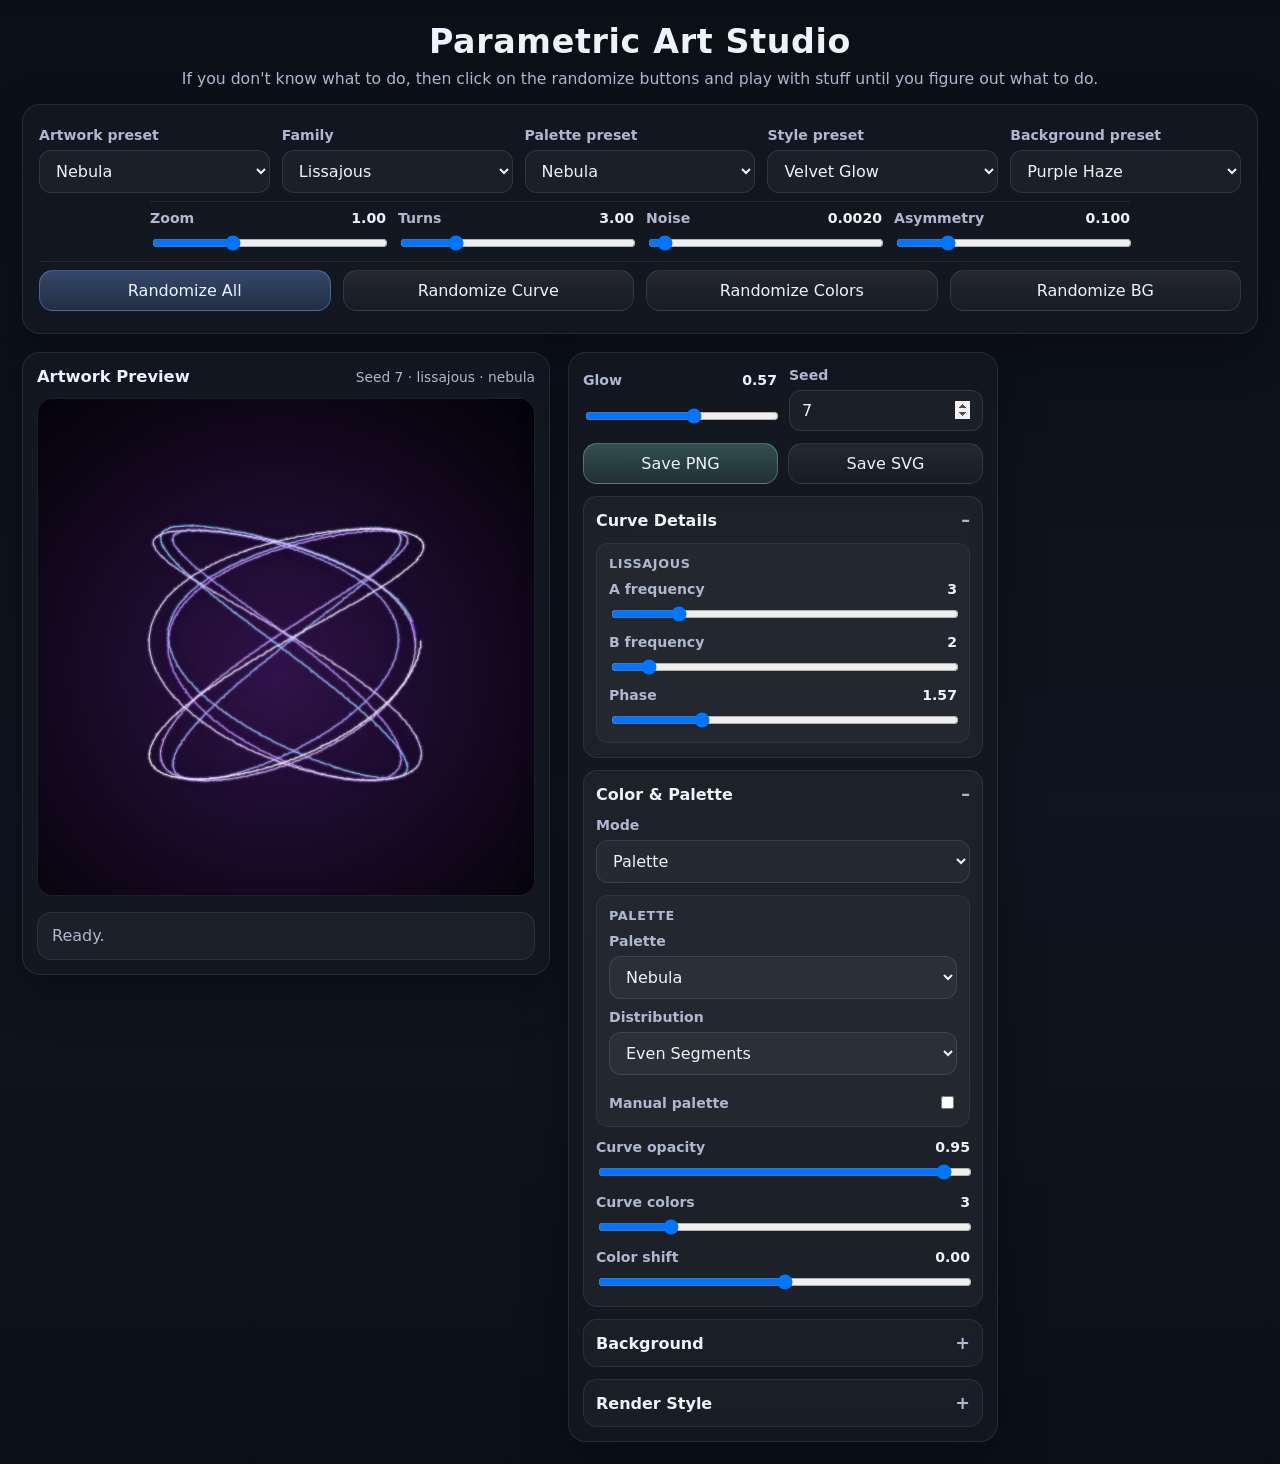
==== commit 9944c58c: "next part" ====
--- a/part.html
+++ b/part.html
@@ -1,1621 +1,3539 @@
-<!DOCTYPE html>
+<!doctype html>
 <html lang="en">
-<head>
-<meta charset="utf-8">
-<meta name="viewport" content="width=device-width, initial-scale=1">
-<title>Parametric Art Studio</title>
-<style>
-  :root {
-    --bg: #0d1016;
-    --panel: #141923;
-    --panel-2: #1a2130;
-    --panel-3: #222c3f;
-    --border: rgba(255,255,255,.09);
-    --text: #eef2ff;
-    --muted: #aeb8cf;
-    --accent: #79a8ff;
-    --accent-2: #8ae6c6;
-    --danger: #ff7b91;
-    --shadow: 0 18px 48px rgba(0,0,0,.28);
-    --radius: 18px;
-    --radius-sm: 12px;
-  }
-  * { box-sizing: border-box; }
-  html, body { margin: 0; background: linear-gradient(180deg,#0b0f16,#0f1420 55%,#0b1018); color: var(--text); font-family: Inter, system-ui, -apple-system, BlinkMacSystemFont, "Segoe UI", sans-serif; }
-  body { padding: 22px; }
-  .app { max-width: 1540px; margin: 0 auto; }
-  .header { text-align: center; margin-bottom: 16px; }
-  .header h1 { margin: 0; font-size: clamp(1.6rem, 2.6vw, 2.3rem); font-weight: 700; letter-spacing: .02em; }
-  .header p { margin: 8px 0 0; color: var(--muted); font-size: .98rem; }
-  .quick-create {
-    background: rgba(20,25,35,.82);
-    border: 1px solid var(--border);
-    border-radius: var(--radius);
-    padding: 14px 16px;
-    box-shadow: var(--shadow);
-    backdrop-filter: blur(10px);
-    margin-bottom: 18px;
-  }
-  .qc-row {
-    display: grid;
-    gap: 12px;
-    padding: 8px 0;
-  }
-  .qc-row + .qc-row { border-top: 1px solid rgba(255,255,255,.08); }
-  .qc-row.row-presets { grid-template-columns: repeat(5, minmax(160px, 1fr)); }
-  .qc-row.row-shared { grid-template-columns: repeat(4, minmax(180px, 1fr)); max-width: 980px; margin: 0 auto; }
-  .qc-row.row-actions { grid-template-columns: repeat(4, minmax(160px, 1fr)); }
-  .main {
-    display: grid;
-    grid-template-columns: minmax(420px, 1.12fr) 430px;
-    gap: 18px;
-    align-items: start;
-  }
-  .preview-card, .controls-card {
-    background: rgba(20,25,35,.82);
-    border: 1px solid var(--border);
-    border-radius: var(--radius);
-    box-shadow: var(--shadow);
-    backdrop-filter: blur(10px);
-  }
-  .preview-card { padding: 14px; }
-  .preview-top {
-    display: flex; justify-content: space-between; align-items: center; gap: 12px; margin-bottom: 12px;
-  }
-  .preview-top h2 { font-size: 1.02rem; margin: 0; font-weight: 600; }
-  .preview-meta { color: var(--muted); font-size: .86rem; }
-  .preview-wrap {
-    position: relative;
-    width: 100%;
-    aspect-ratio: 1/1;
-    background: #090c12;
-    border-radius: 16px;
-    overflow: hidden;
-    border: 1px solid rgba(255,255,255,.08);
-  }
-  canvas#preview {
-    width: 100%;
-    height: 100%;
-    display: block;
-  }
-  .controls-card { padding: 14px; }
-  .sticky {
-    position: sticky;
-    top: 18px;
-  }
-  .control-grid-2 {
-    display: grid;
-    grid-template-columns: 1fr 1fr;
-    gap: 12px;
-    margin-bottom: 12px;
-  }
-  .control {
-    display: grid;
-    gap: 7px;
-    min-width: 0;
-  }
-  .control label, .inline-label {
-    display: flex;
-    justify-content: space-between;
-    align-items: center;
-    gap: 10px;
-    font-size: .88rem;
-    color: var(--muted);
-    font-weight: 600;
-  }
-  .control input[type="range"] { width: 100%; }
-  .control input[type="number"],
-  .control select,
-  .control input[type="color"] {
-    width: 100%;
-    border: 1px solid rgba(255,255,255,.10);
-    border-radius: 12px;
-    background: rgba(255,255,255,.04);
-    color: var(--text);
-    padding: 10px 12px;
-    font: inherit;
-  }
-  .control input[type="number"]::-webkit-outer-spin-button,
-  .control input[type="number"]::-webkit-inner-spin-button { opacity: 1; }
-  .control input[type="color"] { padding: 6px; min-height: 42px; }
-  .readout { color: var(--text); font-variant-numeric: tabular-nums; }
-  .button-row {
-    display: grid;
-    grid-template-columns: 1fr 1fr;
-    gap: 10px;
-    margin-bottom: 12px;
-  }
-  .button-row.single {
-    grid-template-columns: 1fr;
-  }
-  button {
-    border: 1px solid rgba(255,255,255,.1);
-    border-radius: 14px;
-    background: linear-gradient(180deg, rgba(255,255,255,.08), rgba(255,255,255,.02));
-    color: var(--text);
-    font: inherit;
-    padding: 10px 14px;
-    cursor: pointer;
-    transition: transform .12s ease, border-color .12s ease, background .12s ease;
-  }
-  button:hover { transform: translateY(-1px); border-color: rgba(255,255,255,.18); }
-  button.primary { background: linear-gradient(180deg, rgba(121,168,255,.34), rgba(121,168,255,.16)); border-color: rgba(121,168,255,.38); }
-  button.success { background: linear-gradient(180deg, rgba(138,230,198,.28), rgba(138,230,198,.12)); border-color: rgba(138,230,198,.34); }
-  details {
-    background: rgba(255,255,255,.03);
-    border: 1px solid rgba(255,255,255,.08);
-    border-radius: 14px;
-    padding: 0 12px;
-    margin-top: 12px;
-    overflow: hidden;
-  }
-  details[open] { background: rgba(255,255,255,.045); }
-  summary {
-    list-style: none;
-    cursor: pointer;
-    padding: 13px 0;
-    font-weight: 600;
-    display: flex;
-    align-items: center;
-    justify-content: space-between;
-  }
-  summary::-webkit-details-marker { display: none; }
-  summary::after { content: "+"; color: var(--muted); font-size: 1.1rem; }
-  details[open] summary::after { content: "–"; }
-  .panel-body {
-    padding: 0 0 14px;
-    display: grid;
-    gap: 12px;
-  }
-  .subgroup {
-    display: grid;
-    gap: 10px;
-    padding: 12px;
-    background: rgba(255,255,255,.03);
-    border: 1px solid rgba(255,255,255,.06);
-    border-radius: 12px;
-  }
-  .subgroup-title {
-    font-size: .8rem;
-    letter-spacing: .05em;
-    color: var(--muted);
-    text-transform: uppercase;
-    font-weight: 700;
-  }
-  .palette-grid {
-    display: grid;
-    grid-template-columns: repeat(2, minmax(0,1fr));
-    gap: 10px;
-  }
-  .palette-grid .control { min-width: 0; }
-  .inline-check {
-    display: flex;
-    align-items: center;
-    justify-content: space-between;
-    gap: 12px;
-    padding: 8px 0 2px;
-    color: var(--muted);
-    font-size: .88rem;
-    font-weight: 600;
-  }
-  .mode-select {
-    display: grid;
-    gap: 10px;
-  }
-  .status {
-    margin-top: 16px;
-    border: 1px solid rgba(255,255,255,.08);
-    background: rgba(255,255,255,.04);
-    color: var(--muted);
-    padding: 12px 14px;
-    border-radius: 14px;
-    min-height: 48px;
-    display: flex;
-    align-items: center;
-  }
-  .status.good { border-color: rgba(138,230,198,.22); color: #dcfff3; }
-  .status.warn { border-color: rgba(255,123,145,.22); color: #ffe0e6; }
-  .muted-note { color: var(--muted); font-size: .82rem; line-height: 1.4; }
-  .hidden { display: none !important; }
-  @media (max-width: 1180px) {
-    .main { grid-template-columns: 1fr; }
-    .sticky { position: static; }
-  }
-  @media (max-width: 920px) {
-    .qc-row.row-presets { grid-template-columns: repeat(2, minmax(0, 1fr)); }
-    .qc-row.row-shared { grid-template-columns: repeat(2, minmax(0, 1fr)); }
-    .qc-row.row-actions { grid-template-columns: repeat(2, minmax(0, 1fr)); }
-    .palette-grid { grid-template-columns: 1fr; }
-  }
-  @media (max-width: 560px) {
-    body { padding: 14px; }
-    .qc-row.row-presets,
-    .qc-row.row-shared,
-    .qc-row.row-actions,
-    .control-grid-2,
-    .button-row {
-      grid-template-columns: 1fr;
-    }
-  }
-</style>
-</head>
-<body>
-<div class="app">
-  <div class="header">
-    <h1>Parametric Art Studio</h1>
-    <p>Standalone HTML / JavaScript port with live preview, presets, deterministic seed, randomization, and PNG/SVG export.</p>
-  </div>
-
-  <section class="quick-create">
-    <div class="qc-row row-presets">
-      <div class="control"><label for="artwork_preset">Artwork preset</label><select id="artwork_preset"></select></div>
-      <div class="control"><label for="family">Family</label><select id="family"></select></div>
-      <div class="control"><label for="palette_preset">Palette preset</label><select id="palette_preset"></select></div>
-      <div class="control"><label for="style_preset">Style preset</label><select id="style_preset"></select></div>
-      <div class="control"><label for="background_preset">Background preset</label><select id="background_preset"></select></div>
-    </div>
-    <div class="qc-row row-shared">
-      <div class="control">
-        <label for="zoom">Zoom <span class="readout" data-output-for="zoom" data-decimals="2"></span></label>
-        <input id="zoom" type="range" min="0.5" max="2" step="0.01">
-      </div>
-      <div class="control">
-        <label for="turns">Turns <span class="readout" data-output-for="turns" data-decimals="2"></span></label>
-        <input id="turns" type="range" min="0.5" max="12" step="0.1">
-      </div>
-      <div class="control">
-        <label for="noise_strength">Noise <span class="readout" data-output-for="noise_strength" data-decimals="4"></span></label>
-        <input id="noise_strength" type="range" min="0" max="0.05" step="0.0005">
-      </div>
-      <div class="control">
-        <label for="asymmetry">Asymmetry <span class="readout" data-output-for="asymmetry" data-decimals="3"></span></label>
-        <input id="asymmetry" type="range" min="0" max="0.5" step="0.005">
-      </div>
-    </div>
-    <div class="qc-row row-actions">
-      <button id="btn_randomize_all" class="primary">Randomize All</button>
-      <button id="btn_randomize_curve">Randomize Curve</button>
-      <button id="btn_randomize_colors">Randomize Colors</button>
-      <button id="btn_randomize_background">Randomize BG</button>
-    </div>
-  </section>
-
-  <section class="main">
-    <div class="preview-card">
-      <div class="preview-top">
-        <h2>Artwork Preview</h2>
-        <div class="preview-meta" id="preview_meta">Seed 7 · lissajous · nebula</div>
-      </div>
-      <div class="preview-wrap">
-        <canvas id="preview"></canvas>
-      </div>
-      <div class="status" id="status">Ready.</div>
-    </div>
-
-    <div class="controls-card sticky">
-      <div class="control-grid-2">
-        <div class="control">
-          <label for="glow_macro">Glow <span class="readout" data-output-for="glow_macro" data-decimals="2"></span></label>
-          <input id="glow_macro" type="range" min="0" max="1" step="0.01">
-        </div>
-        <div class="control">
-          <label for="seed">Seed</label>
-          <input id="seed" type="number" min="0" max="9999" step="1">
-        </div>
+  <head>
+    <meta charset="utf-8" />
+    <meta name="viewport" content="width=device-width, initial-scale=1" />
+    <title>Parametric Art Studio</title>
+    <style>
+      :root {
+        --bg: #0d1016;
+        --panel: #141923;
+        --panel-2: #1a2130;
+        --panel-3: #222c3f;
+        --border: rgba(255, 255, 255, 0.09);
+        --text: #eef2ff;
+        --muted: #aeb8cf;
+        --accent: #79a8ff;
+        --accent-2: #8ae6c6;
+        --danger: #ff7b91;
+        --shadow: 0 18px 48px rgba(0, 0, 0, 0.28);
+        --radius: 18px;
+        --radius-sm: 12px;
+      }
+      * {
+        box-sizing: border-box;
+      }
+      html,
+      body {
+        margin: 0;
+        background: linear-gradient(180deg, #0b0f16, #0f1420 55%, #0b1018);
+        color: var(--text);
+        font-family:
+          Inter,
+          system-ui,
+          -apple-system,
+          BlinkMacSystemFont,
+          "Segoe UI",
+          sans-serif;
+      }
+      body {
+        padding: 22px;
+      }
+      .app {
+        max-width: 1540px;
+        margin: 0 auto;
+      }
+      .header {
+        text-align: center;
+        margin-bottom: 16px;
+      }
+      .header h1 {
+        margin: 0;
+        font-size: clamp(1.6rem, 2.6vw, 2.3rem);
+        font-weight: 700;
+        letter-spacing: 0.02em;
+      }
+      .header p {
+        margin: 8px 0 0;
+        color: var(--muted);
+        font-size: 0.98rem;
+      }
+      .quick-create {
+        background: rgba(20, 25, 35, 0.82);
+        border: 1px solid var(--border);
+        border-radius: var(--radius);
+        padding: 14px 16px;
+        box-shadow: var(--shadow);
+        backdrop-filter: blur(10px);
+        margin-bottom: 18px;
+      }
+      .qc-row {
+        display: grid;
+        gap: 12px;
+        padding: 8px 0;
+      }
+      .qc-row + .qc-row {
+        border-top: 1px solid rgba(255, 255, 255, 0.08);
+      }
+      .qc-row.row-presets {
+        grid-template-columns: repeat(5, minmax(160px, 1fr));
+      }
+      .qc-row.row-shared {
+        grid-template-columns: repeat(4, minmax(180px, 1fr));
+        max-width: 980px;
+        margin: 0 auto;
+      }
+      .qc-row.row-actions {
+        grid-template-columns: repeat(4, minmax(160px, 1fr));
+      }
+      .main {
+        display: grid;
+        grid-template-columns: minmax(400px, 0.67fr) 430px;
+        gap: 18px;
+        align-items: start;
+      }
+      .preview-card,
+      .controls-card {
+        background: rgba(20, 25, 35, 0.82);
+        border: 1px solid var(--border);
+        border-radius: var(--radius);
+        box-shadow: var(--shadow);
+        backdrop-filter: blur(10px);
+      }
+      .preview-card {
+        padding: 14px;
+      }
+      .preview-top {
+        display: flex;
+        justify-content: space-between;
+        align-items: center;
+        gap: 12px;
+        margin-bottom: 12px;
+      }
+      .preview-top h2 {
+        font-size: 1.02rem;
+        margin: 0;
+        font-weight: 600;
+      }
+      .preview-meta {
+        color: var(--muted);
+        font-size: 0.86rem;
+      }
+      .preview-wrap {
+        position: relative;
+        width: 100%;
+        aspect-ratio: 1/1;
+        background: #090c12;
+        border-radius: 16px;
+        overflow: hidden;
+        border: 1px solid rgba(255, 255, 255, 0.08);
+      }
+      canvas#preview {
+        width: 100%;
+        height: 100%;
+        display: block;
+      }
+      .controls-card {
+        padding: 14px;
+      }
+      .sticky {
+        position: sticky;
+        top: 18px;
+      }
+      .control-grid-2 {
+        display: grid;
+        grid-template-columns: 1fr 1fr;
+        gap: 12px;
+        margin-bottom: 12px;
+      }
+      .control {
+        display: grid;
+        gap: 7px;
+        min-width: 0;
+      }
+      .control label,
+      .inline-label {
+        display: flex;
+        justify-content: space-between;
+        align-items: center;
+        gap: 10px;
+        font-size: 0.88rem;
+        color: var(--muted);
+        font-weight: 600;
+      }
+      .control input[type="range"] {
+        width: 100%;
+      }
+      .control input[type="number"],
+      .control select,
+      .control input[type="color"] {
+        width: 100%;
+        border: 1px solid rgba(255, 255, 255, 0.1);
+        border-radius: 12px;
+        background: rgba(255, 255, 255, 0.04);
+        color: var(--text);
+        padding: 10px 12px;
+        font: inherit;
+      }
+      .control input[type="number"]::-webkit-outer-spin-button,
+      .control input[type="number"]::-webkit-inner-spin-button {
+        opacity: 1;
+      }
+      .control input[type="color"] {
+        padding: 6px;
+        min-height: 42px;
+      }
+      .readout {
+        color: var(--text);
+        font-variant-numeric: tabular-nums;
+      }
+      .button-row {
+        display: grid;
+        grid-template-columns: 1fr 1fr;
+        gap: 10px;
+        margin-bottom: 12px;
+      }
+      .button-row.single {
+        grid-template-columns: 1fr;
+      }
+      button {
+        border: 1px solid rgba(255, 255, 255, 0.1);
+        border-radius: 14px;
+        background: linear-gradient(
+          180deg,
+          rgba(255, 255, 255, 0.08),
+          rgba(255, 255, 255, 0.02)
+        );
+        color: var(--text);
+        font: inherit;
+        padding: 10px 14px;
+        cursor: pointer;
+        transition:
+          transform 0.12s ease,
+          border-color 0.12s ease,
+          background 0.12s ease;
+      }
+      button:hover {
+        transform: translateY(-1px);
+        border-color: rgba(255, 255, 255, 0.18);
+      }
+      button.primary {
+        background: linear-gradient(
+          180deg,
+          rgba(121, 168, 255, 0.34),
+          rgba(121, 168, 255, 0.16)
+        );
+        border-color: rgba(121, 168, 255, 0.38);
+      }
+      button.success {
+        background: linear-gradient(
+          180deg,
+          rgba(138, 230, 198, 0.28),
+          rgba(138, 230, 198, 0.12)
+        );
+        border-color: rgba(138, 230, 198, 0.34);
+      }
+      details {
+        background: rgba(255, 255, 255, 0.03);
+        border: 1px solid rgba(255, 255, 255, 0.08);
+        border-radius: 14px;
+        padding: 0 12px;
+        margin-top: 12px;
+        overflow: hidden;
+      }
+      details[open] {
+        background: rgba(255, 255, 255, 0.045);
+      }
+      summary {
+        list-style: none;
+        cursor: pointer;
+        padding: 13px 0;
+        font-weight: 600;
+        display: flex;
+        align-items: center;
+        justify-content: space-between;
+      }
+      summary::-webkit-details-marker {
+        display: none;
+      }
+      summary::after {
+        content: "+";
+        color: var(--muted);
+        font-size: 1.1rem;
+      }
+      details[open] summary::after {
+        content: "–";
+      }
+      .panel-body {
+        padding: 0 0 14px;
+        display: grid;
+        gap: 12px;
+      }
+      .subgroup {
+        display: grid;
+        gap: 10px;
+        padding: 12px;
+        background: rgba(255, 255, 255, 0.03);
+        border: 1px solid rgba(255, 255, 255, 0.06);
+        border-radius: 12px;
+      }
+      .subgroup-title {
+        font-size: 0.8rem;
+        letter-spacing: 0.05em;
+        color: var(--muted);
+        text-transform: uppercase;
+        font-weight: 700;
+      }
+      .palette-grid {
+        display: grid;
+        grid-template-columns: repeat(2, minmax(0, 1fr));
+        gap: 10px;
+      }
+      .palette-grid .control {
+        min-width: 0;
+      }
+      .inline-check {
+        display: flex;
+        align-items: center;
+        justify-content: space-between;
+        gap: 12px;
+        padding: 8px 0 2px;
+        color: var(--muted);
+        font-size: 0.88rem;
+        font-weight: 600;
+      }
+      .mode-select {
+        display: grid;
+        gap: 10px;
+      }
+      .status {
+        margin-top: 16px;
+        border: 1px solid rgba(255, 255, 255, 0.08);
+        background: rgba(255, 255, 255, 0.04);
+        color: var(--muted);
+        padding: 12px 14px;
+        border-radius: 14px;
+        min-height: 48px;
+        display: flex;
+        align-items: center;
+      }
+      .status.good {
+        border-color: rgba(138, 230, 198, 0.22);
+        color: #dcfff3;
+      }
+      .status.warn {
+        border-color: rgba(255, 123, 145, 0.22);
+        color: #ffe0e6;
+      }
+      .muted-note {
+        color: var(--muted);
+        font-size: 0.82rem;
+        line-height: 1.4;
+      }
+      .hidden {
+        display: none !important;
+      }
+      @media (max-width: 1180px) {
+        .main {
+          grid-template-columns: 1fr;
+        }
+        .sticky {
+          position: static;
+        }
+      }
+      @media (max-width: 920px) {
+        .qc-row.row-presets {
+          grid-template-columns: repeat(2, minmax(0, 1fr));
+        }
+        .qc-row.row-shared {
+          grid-template-columns: repeat(2, minmax(0, 1fr));
+        }
+        .qc-row.row-actions {
+          grid-template-columns: repeat(2, minmax(0, 1fr));
+        }
+        .palette-grid {
+          grid-template-columns: 1fr;
+        }
+      }
+      @media (max-width: 560px) {
+        body {
+          padding: 14px;
+        }
+        .qc-row.row-presets,
+        .qc-row.row-shared,
+        .qc-row.row-actions,
+        .control-grid-2,
+        .button-row {
+          grid-template-columns: 1fr;
+        }
+      }
+    </style>
+  </head>
+  <body>
+    <div class="app">
+      <div class="header">
+        <h1>Parametric Art Studio</h1>
+        <p>
+          If you don't know what to do, then click on the randomize buttons and
+          play with stuff until you figure out what to do.
+        </p>
       </div>
 
-      <div class="button-row">
-        <button id="btn_save_png" class="success">Save PNG</button>
-        <button id="btn_save_svg">Save SVG</button>
-      </div>
-
-      <details open>
-        <summary>Curve Details</summary>
-        <div class="panel-body">
-          <div id="curve_box_lissajous" class="subgroup">
-            <div class="subgroup-title">Lissajous</div>
-            <div class="control"><label for="liss_a">A frequency <span class="readout" data-output-for="liss_a" data-decimals="0"></span></label><input id="liss_a" type="range" min="1" max="12" step="1"></div>
-            <div class="control"><label for="liss_b">B frequency <span class="readout" data-output-for="liss_b" data-decimals="0"></span></label><input id="liss_b" type="range" min="1" max="12" step="1"></div>
-            <div class="control"><label for="liss_delta">Phase <span class="readout" data-output-for="liss_delta" data-decimals="2"></span></label><input id="liss_delta" type="range" min="0" max="6.283185307179586" step="0.01"></div>
+      <section class="quick-create">
+        <div class="qc-row row-presets">
+          <div class="control">
+            <label for="artwork_preset">Artwork preset</label
+            ><select id="artwork_preset"></select>
           </div>
-          <div id="curve_box_rose" class="subgroup">
-            <div class="subgroup-title">Rose</div>
-            <div class="control"><label for="rose_k">Petal k <span class="readout" data-output-for="rose_k" data-decimals="0"></span></label><input id="rose_k" type="range" min="1" max="16" step="1"></div>
-            <div class="control"><label for="rose_radial_wobble">Radial wobble <span class="readout" data-output-for="rose_radial_wobble" data-decimals="3"></span></label><input id="rose_radial_wobble" type="range" min="0" max="0.5" step="0.005"></div>
-            <div class="control"><label for="rose_wobble_freq">Wobble frequency <span class="readout" data-output-for="rose_wobble_freq" data-decimals="0"></span></label><input id="rose_wobble_freq" type="range" min="1" max="20" step="1"></div>
+          <div class="control">
+            <label for="family">Family</label
+            ><select id="family"></select>
           </div>
-          <div id="curve_box_epitrochoid" class="subgroup">
-            <div class="subgroup-title">Epitrochoid</div>
-            <div class="control"><label for="epi_R">Outer R <span class="readout" data-output-for="epi_R" data-decimals="0"></span></label><input id="epi_R" type="range" min="1" max="12" step="1"></div>
-            <div class="control"><label for="epi_r">Inner r <span class="readout" data-output-for="epi_r" data-decimals="0"></span></label><input id="epi_r" type="range" min="1" max="12" step="1"></div>
-            <div class="control"><label for="epi_d">Offset d <span class="readout" data-output-for="epi_d" data-decimals="2"></span></label><input id="epi_d" type="range" min="0" max="12" step="0.1"></div>
+          <div class="control">
+            <label for="palette_preset">Palette preset</label
+            ><select id="palette_preset"></select>
           </div>
-          <div id="curve_box_burst" class="subgroup">
-            <div class="subgroup-title">Burst</div>
-            <div class="control"><label for="burst_amp1">Amp 1 <span class="readout" data-output-for="burst_amp1" data-decimals="2"></span></label><input id="burst_amp1" type="range" min="0" max="1" step="0.01"></div>
-            <div class="control"><label for="burst_amp2">Amp 2 <span class="readout" data-output-for="burst_amp2" data-decimals="2"></span></label><input id="burst_amp2" type="range" min="0" max="1" step="0.01"></div>
-            <div class="control"><label for="burst_f1">Freq 1 <span class="readout" data-output-for="burst_f1" data-decimals="0"></span></label><input id="burst_f1" type="range" min="1" max="30" step="1"></div>
-            <div class="control"><label for="burst_f2">Freq 2 <span class="readout" data-output-for="burst_f2" data-decimals="0"></span></label><input id="burst_f2" type="range" min="1" max="30" step="1"></div>
-            <div class="control"><label for="burst_delta">Phase <span class="readout" data-output-for="burst_delta" data-decimals="2"></span></label><input id="burst_delta" type="range" min="0" max="6.283185307179586" step="0.01"></div>
+          <div class="control">
+            <label for="style_preset">Style preset</label
+            ><select id="style_preset"></select>
+          </div>
+          <div class="control">
+            <label for="background_preset">Background preset</label
+            ><select id="background_preset"></select>
           </div>
         </div>
-      </details>
+        <div class="qc-row row-shared">
+          <div class="control">
+            <label for="zoom"
+              >Zoom
+              <span
+                class="readout"
+                data-output-for="zoom"
+                data-decimals="2"
+              ></span
+            ></label>
+            <input id="zoom" type="range" min="0.5" max="2" step="0.01" />
+          </div>
+          <div class="control">
+            <label for="turns"
+              >Turns
+              <span
+                class="readout"
+                data-output-for="turns"
+                data-decimals="2"
+              ></span
+            ></label>
+            <input id="turns" type="range" min="0.5" max="12" step="0.1" />
+          </div>
+          <div class="control">
+            <label for="noise_strength"
+              >Noise
+              <span
+                class="readout"
+                data-output-for="noise_strength"
+                data-decimals="4"
+              ></span
+            ></label>
+            <input
+              id="noise_strength"
+              type="range"
+              min="0"
+              max="0.05"
+              step="0.0005"
+            />
+          </div>
+          <div class="control">
+            <label for="asymmetry"
+              >Asymmetry
+              <span
+                class="readout"
+                data-output-for="asymmetry"
+                data-decimals="3"
+              ></span
+            ></label>
+            <input id="asymmetry" type="range" min="0" max="0.5" step="0.005" />
+          </div>
+        </div>
+        <div class="qc-row row-actions">
+          <button id="btn_randomize_all" class="primary">Randomize All</button>
+          <button id="btn_randomize_curve">Randomize Curve</button>
+          <button id="btn_randomize_colors">Randomize Colors</button>
+          <button id="btn_randomize_background">Randomize BG</button>
+        </div>
+      </section>
 
-      <details open>
-        <summary>Color &amp; Palette</summary>
-        <div class="panel-body">
-          <div class="control"><label for="color_mode">Mode</label><select id="color_mode"></select></div>
+      <section class="main">
+        <div class="preview-card">
+          <div class="preview-top">
+            <h2>Artwork Preview</h2>
+            <div class="preview-meta" id="preview_meta">
+              Seed 7 · lissajous · nebula
+            </div>
+          </div>
+          <div class="preview-wrap">
+            <canvas id="preview"></canvas>
+          </div>
+          <div class="status" id="status">Ready.</div>
+        </div>
 
-          <div id="color_box_palette" class="subgroup">
-            <div class="subgroup-title">Palette</div>
-            <div class="control"><label for="palette_name">Palette</label><select id="palette_name"></select></div>
-            <div class="control"><label for="palette_distribution">Distribution</label><select id="palette_distribution"></select></div>
-            <label class="inline-check"><span>Manual palette</span><input id="palette_manual_enabled" type="checkbox"></label>
-            <div id="palette_manual_block">
-              <div class="control"><label for="palette_size">Palette size <span class="readout" data-output-for="palette_size" data-decimals="0"></span></label><input id="palette_size" type="range" min="2" max="6" step="1"></div>
-              <div class="palette-grid">
-                <div class="control" id="palette_color_wrap_1"><label for="palette_color_1">Color 1</label><input id="palette_color_1" type="color"></div>
-                <div class="control" id="palette_color_wrap_2"><label for="palette_color_2">Color 2</label><input id="palette_color_2" type="color"></div>
-                <div class="control" id="palette_color_wrap_3"><label for="palette_color_3">Color 3</label><input id="palette_color_3" type="color"></div>
-                <div class="control" id="palette_color_wrap_4"><label for="palette_color_4">Color 4</label><input id="palette_color_4" type="color"></div>
-                <div class="control" id="palette_color_wrap_5"><label for="palette_color_5">Color 5</label><input id="palette_color_5" type="color"></div>
-                <div class="control" id="palette_color_wrap_6"><label for="palette_color_6">Color 6</label><input id="palette_color_6" type="color"></div>
-              </div>
+        <div class="controls-card sticky">
+          <div class="control-grid-2">
+            <div class="control">
+              <label for="glow_macro"
+                >Glow
+                <span
+                  class="readout"
+                  data-output-for="glow_macro"
+                  data-decimals="2"
+                ></span
+              ></label>
+              <input id="glow_macro" type="range" min="0" max="1" step="0.01" />
+            </div>
+            <div class="control">
+              <label for="seed">Seed</label>
+              <input id="seed" type="number" min="0" max="9999" step="1" />
             </div>
           </div>
 
-          <div id="color_box_colormap" class="subgroup">
-            <div class="subgroup-title">Colormap</div>
-            <div class="control"><label for="colormap">Colormap</label><select id="colormap"></select></div>
-            <div class="control"><label for="colormap_span_lo">Span low <span class="readout" data-output-for="colormap_span_lo" data-decimals="2"></span></label><input id="colormap_span_lo" type="range" min="0" max="1" step="0.01"></div>
-            <div class="control"><label for="colormap_span_hi">Span high <span class="readout" data-output-for="colormap_span_hi" data-decimals="2"></span></label><input id="colormap_span_hi" type="range" min="0" max="1" step="0.01"></div>
+          <div class="button-row">
+            <button id="btn_save_png" class="success">Save PNG</button>
+            <button id="btn_save_svg">Save SVG</button>
           </div>
 
-          <div class="control"><label for="curve_opacity">Curve opacity <span class="readout" data-output-for="curve_opacity" data-decimals="2"></span></label><input id="curve_opacity" type="range" min="0.1" max="1" step="0.01"></div>
-          <div class="control"><label for="num_curve_colors">Curve colors <span class="readout" data-output-for="num_curve_colors" data-decimals="0"></span></label><input id="num_curve_colors" type="range" min="1" max="12" step="1"></div>
-          <div class="control"><label for="color_shift">Color shift <span class="readout" data-output-for="color_shift" data-decimals="2"></span></label><input id="color_shift" type="range" min="-0.5" max="0.5" step="0.01"></div>
+          <details open>
+            <summary>Curve Details</summary>
+            <div class="panel-body">
+              <div id="curve_box_lissajous" class="subgroup">
+                <div class="subgroup-title">Lissajous</div>
+                <div class="control">
+                  <label for="liss_a"
+                    >A frequency
+                    <span
+                      class="readout"
+                      data-output-for="liss_a"
+                      data-decimals="0"
+                    ></span></label
+                  ><input id="liss_a" type="range" min="1" max="12" step="1" />
+                </div>
+                <div class="control">
+                  <label for="liss_b"
+                    >B frequency
+                    <span
+                      class="readout"
+                      data-output-for="liss_b"
+                      data-decimals="0"
+                    ></span></label
+                  ><input id="liss_b" type="range" min="1" max="12" step="1" />
+                </div>
+                <div class="control">
+                  <label for="liss_delta"
+                    >Phase
+                    <span
+                      class="readout"
+                      data-output-for="liss_delta"
+                      data-decimals="2"
+                    ></span></label
+                  ><input
+                    id="liss_delta"
+                    type="range"
+                    min="0"
+                    max="6.283185307179586"
+                    step="0.01"
+                  />
+                </div>
+              </div>
+              <div id="curve_box_rose" class="subgroup">
+                <div class="subgroup-title">Rose</div>
+                <div class="control">
+                  <label for="rose_k"
+                    >Petal k
+                    <span
+                      class="readout"
+                      data-output-for="rose_k"
+                      data-decimals="0"
+                    ></span></label
+                  ><input id="rose_k" type="range" min="1" max="16" step="1" />
+                </div>
+                <div class="control">
+                  <label for="rose_radial_wobble"
+                    >Radial wobble
+                    <span
+                      class="readout"
+                      data-output-for="rose_radial_wobble"
+                      data-decimals="3"
+                    ></span></label
+                  ><input
+                    id="rose_radial_wobble"
+                    type="range"
+                    min="0"
+                    max="0.5"
+                    step="0.005"
+                  />
+                </div>
+                <div class="control">
+                  <label for="rose_wobble_freq"
+                    >Wobble frequency
+                    <span
+                      class="readout"
+                      data-output-for="rose_wobble_freq"
+                      data-decimals="0"
+                    ></span></label
+                  ><input
+                    id="rose_wobble_freq"
+                    type="range"
+                    min="1"
+                    max="20"
+                    step="1"
+                  />
+                </div>
+              </div>
+              <div id="curve_box_epitrochoid" class="subgroup">
+                <div class="subgroup-title">Epitrochoid</div>
+                <div class="control">
+                  <label for="epi_R"
+                    >Outer R
+                    <span
+                      class="readout"
+                      data-output-for="epi_R"
+                      data-decimals="0"
+                    ></span></label
+                  ><input id="epi_R" type="range" min="1" max="12" step="1" />
+                </div>
+                <div class="control">
+                  <label for="epi_r"
+                    >Inner r
+                    <span
+                      class="readout"
+                      data-output-for="epi_r"
+                      data-decimals="0"
+                    ></span></label
+                  ><input id="epi_r" type="range" min="1" max="12" step="1" />
+                </div>
+                <div class="control">
+                  <label for="epi_d"
+                    >Offset d
+                    <span
+                      class="readout"
+                      data-output-for="epi_d"
+                      data-decimals="2"
+                    ></span></label
+                  ><input id="epi_d" type="range" min="0" max="12" step="0.1" />
+                </div>
+              </div>
+              <div id="curve_box_burst" class="subgroup">
+                <div class="subgroup-title">Burst</div>
+                <div class="control">
+                  <label for="burst_amp1"
+                    >Amp 1
+                    <span
+                      class="readout"
+                      data-output-for="burst_amp1"
+                      data-decimals="2"
+                    ></span></label
+                  ><input
+                    id="burst_amp1"
+                    type="range"
+                    min="0"
+                    max="1"
+                    step="0.01"
+                  />
+                </div>
+                <div class="control">
+                  <label for="burst_amp2"
+                    >Amp 2
+                    <span
+                      class="readout"
+                      data-output-for="burst_amp2"
+                      data-decimals="2"
+                    ></span></label
+                  ><input
+                    id="burst_amp2"
+                    type="range"
+                    min="0"
+                    max="1"
+                    step="0.01"
+                  />
+                </div>
+                <div class="control">
+                  <label for="burst_f1"
+                    >Freq 1
+                    <span
+                      class="readout"
+                      data-output-for="burst_f1"
+                      data-decimals="0"
+                    ></span></label
+                  ><input
+                    id="burst_f1"
+                    type="range"
+                    min="1"
+                    max="30"
+                    step="1"
+                  />
+                </div>
+                <div class="control">
+                  <label for="burst_f2"
+                    >Freq 2
+                    <span
+                      class="readout"
+                      data-output-for="burst_f2"
+                      data-decimals="0"
+                    ></span></label
+                  ><input
+                    id="burst_f2"
+                    type="range"
+                    min="1"
+                    max="30"
+                    step="1"
+                  />
+                </div>
+                <div class="control">
+                  <label for="burst_delta"
+                    >Phase
+                    <span
+                      class="readout"
+                      data-output-for="burst_delta"
+                      data-decimals="2"
+                    ></span></label
+                  ><input
+                    id="burst_delta"
+                    type="range"
+                    min="0"
+                    max="6.283185307179586"
+                    step="0.01"
+                  />
+                </div>
+              </div>
+            </div>
+          </details>
+
+          <details open>
+            <summary>Color &amp; Palette</summary>
+            <div class="panel-body">
+              <div class="control">
+                <label for="color_mode">Mode</label
+                ><select id="color_mode"></select>
+              </div>
+
+              <div id="color_box_palette" class="subgroup">
+                <div class="subgroup-title">Palette</div>
+                <div class="control">
+                  <label for="palette_name">Palette</label
+                  ><select id="palette_name"></select>
+                </div>
+                <div class="control">
+                  <label for="palette_distribution">Distribution</label
+                  ><select id="palette_distribution"></select>
+                </div>
+                <label class="inline-check"
+                  ><span>Manual palette</span
+                  ><input id="palette_manual_enabled" type="checkbox"
+                /></label>
+                <div id="palette_manual_block">
+                  <div class="control">
+                    <label for="palette_size"
+                      >Palette size
+                      <span
+                        class="readout"
+                        data-output-for="palette_size"
+                        data-decimals="0"
+                      ></span></label
+                    ><input
+                      id="palette_size"
+                      type="range"
+                      min="2"
+                      max="6"
+                      step="1"
+                    />
+                  </div>
+                  <div class="palette-grid">
+                    <div class="control" id="palette_color_wrap_1">
+                      <label for="palette_color_1">Color 1</label
+                      ><input id="palette_color_1" type="color" />
+                    </div>
+                    <div class="control" id="palette_color_wrap_2">
+                      <label for="palette_color_2">Color 2</label
+                      ><input id="palette_color_2" type="color" />
+                    </div>
+                    <div class="control" id="palette_color_wrap_3">
+                      <label for="palette_color_3">Color 3</label
+                      ><input id="palette_color_3" type="color" />
+                    </div>
+                    <div class="control" id="palette_color_wrap_4">
+                      <label for="palette_color_4">Color 4</label
+                      ><input id="palette_color_4" type="color" />
+                    </div>
+                    <div class="control" id="palette_color_wrap_5">
+                      <label for="palette_color_5">Color 5</label
+                      ><input id="palette_color_5" type="color" />
+                    </div>
+                    <div class="control" id="palette_color_wrap_6">
+                      <label for="palette_color_6">Color 6</label
+                      ><input id="palette_color_6" type="color" />
+                    </div>
+                  </div>
+                </div>
+              </div>
+
+              <div id="color_box_colormap" class="subgroup">
+                <div class="subgroup-title">Colormap</div>
+                <div class="control">
+                  <label for="colormap">Colormap</label
+                  ><select id="colormap"></select>
+                </div>
+                <div class="control">
+                  <label for="colormap_span_lo"
+                    >Span low
+                    <span
+                      class="readout"
+                      data-output-for="colormap_span_lo"
+                      data-decimals="2"
+                    ></span></label
+                  ><input
+                    id="colormap_span_lo"
+                    type="range"
+                    min="0"
+                    max="1"
+                    step="0.01"
+                  />
+                </div>
+                <div class="control">
+                  <label for="colormap_span_hi"
+                    >Span high
+                    <span
+                      class="readout"
+                      data-output-for="colormap_span_hi"
+                      data-decimals="2"
+                    ></span></label
+                  ><input
+                    id="colormap_span_hi"
+                    type="range"
+                    min="0"
+                    max="1"
+                    step="0.01"
+                  />
+                </div>
+              </div>
+
+              <div class="control">
+                <label for="curve_opacity"
+                  >Curve opacity
+                  <span
+                    class="readout"
+                    data-output-for="curve_opacity"
+                    data-decimals="2"
+                  ></span></label
+                ><input
+                  id="curve_opacity"
+                  type="range"
+                  min="0.1"
+                  max="1"
+                  step="0.01"
+                />
+              </div>
+              <div class="control">
+                <label for="num_curve_colors"
+                  >Curve colors
+                  <span
+                    class="readout"
+                    data-output-for="num_curve_colors"
+                    data-decimals="0"
+                  ></span></label
+                ><input
+                  id="num_curve_colors"
+                  type="range"
+                  min="1"
+                  max="12"
+                  step="1"
+                />
+              </div>
+              <div class="control">
+                <label for="color_shift"
+                  >Color shift
+                  <span
+                    class="readout"
+                    data-output-for="color_shift"
+                    data-decimals="2"
+                  ></span></label
+                ><input
+                  id="color_shift"
+                  type="range"
+                  min="-0.5"
+                  max="0.5"
+                  step="0.01"
+                />
+              </div>
+            </div>
+          </details>
+
+          <details>
+            <summary>Background</summary>
+            <div class="panel-body">
+              <div class="control">
+                <label for="background_mode">Background mode</label
+                ><select id="background_mode"></select>
+              </div>
+
+              <div id="bg_box_solid" class="subgroup">
+                <div class="subgroup-title">Solid</div>
+                <div class="control">
+                  <label for="bg_solid_color">Color</label
+                  ><input id="bg_solid_color" type="color" />
+                </div>
+              </div>
+              <div id="bg_box_linear" class="subgroup">
+                <div class="subgroup-title">Linear</div>
+                <div class="control">
+                  <label for="bg_linear_top">Top</label
+                  ><input id="bg_linear_top" type="color" />
+                </div>
+                <div class="control">
+                  <label for="bg_linear_bottom">Bottom</label
+                  ><input id="bg_linear_bottom" type="color" />
+                </div>
+                <div class="control">
+                  <label for="bg_linear_angle"
+                    >Angle
+                    <span
+                      class="readout"
+                      data-output-for="bg_linear_angle"
+                      data-decimals="0"
+                    ></span></label
+                  ><input
+                    id="bg_linear_angle"
+                    type="range"
+                    min="0"
+                    max="180"
+                    step="1"
+                  />
+                </div>
+              </div>
+              <div id="bg_box_radial" class="subgroup">
+                <div class="subgroup-title">Radial</div>
+                <div class="control">
+                  <label for="bg_radial_inner">Inner</label
+                  ><input id="bg_radial_inner" type="color" />
+                </div>
+                <div class="control">
+                  <label for="bg_radial_outer">Outer</label
+                  ><input id="bg_radial_outer" type="color" />
+                </div>
+                <div class="control">
+                  <label for="bg_radial_center_x"
+                    >Center X
+                    <span
+                      class="readout"
+                      data-output-for="bg_radial_center_x"
+                      data-decimals="2"
+                    ></span></label
+                  ><input
+                    id="bg_radial_center_x"
+                    type="range"
+                    min="0"
+                    max="1"
+                    step="0.01"
+                  />
+                </div>
+                <div class="control">
+                  <label for="bg_radial_center_y"
+                    >Center Y
+                    <span
+                      class="readout"
+                      data-output-for="bg_radial_center_y"
+                      data-decimals="2"
+                    ></span></label
+                  ><input
+                    id="bg_radial_center_y"
+                    type="range"
+                    min="0"
+                    max="1"
+                    step="0.01"
+                  />
+                </div>
+                <div class="control">
+                  <label for="bg_radial_radius_bias"
+                    >Radius bias
+                    <span
+                      class="readout"
+                      data-output-for="bg_radial_radius_bias"
+                      data-decimals="2"
+                    ></span></label
+                  ><input
+                    id="bg_radial_radius_bias"
+                    type="range"
+                    min="0.25"
+                    max="2"
+                    step="0.01"
+                  />
+                </div>
+              </div>
+              <div id="bg_box_mesh" class="subgroup">
+                <div class="subgroup-title">Mesh</div>
+                <div class="control">
+                  <label for="bg_mesh_tl">Top left</label
+                  ><input id="bg_mesh_tl" type="color" />
+                </div>
+                <div class="control">
+                  <label for="bg_mesh_tr">Top right</label
+                  ><input id="bg_mesh_tr" type="color" />
+                </div>
+                <div class="control">
+                  <label for="bg_mesh_bl">Bottom left</label
+                  ><input id="bg_mesh_bl" type="color" />
+                </div>
+                <div class="control">
+                  <label for="bg_mesh_br">Bottom right</label
+                  ><input id="bg_mesh_br" type="color" />
+                </div>
+              </div>
+
+              <div class="control">
+                <label for="bg_brightness"
+                  >Brightness
+                  <span
+                    class="readout"
+                    data-output-for="bg_brightness"
+                    data-decimals="2"
+                  ></span></label
+                ><input
+                  id="bg_brightness"
+                  type="range"
+                  min="0.5"
+                  max="1.5"
+                  step="0.01"
+                />
+              </div>
+              <div class="control">
+                <label for="bg_contrast"
+                  >Contrast
+                  <span
+                    class="readout"
+                    data-output-for="bg_contrast"
+                    data-decimals="2"
+                  ></span></label
+                ><input
+                  id="bg_contrast"
+                  type="range"
+                  min="0.5"
+                  max="1.5"
+                  step="0.01"
+                />
+              </div>
+              <div class="control">
+                <label for="bg_texture_strength"
+                  >Texture
+                  <span
+                    class="readout"
+                    data-output-for="bg_texture_strength"
+                    data-decimals="3"
+                  ></span></label
+                ><input
+                  id="bg_texture_strength"
+                  type="range"
+                  min="0"
+                  max="0.25"
+                  step="0.005"
+                />
+              </div>
+              <div class="control">
+                <label for="bg_vignette_strength"
+                  >Vignette
+                  <span
+                    class="readout"
+                    data-output-for="bg_vignette_strength"
+                    data-decimals="2"
+                  ></span></label
+                ><input
+                  id="bg_vignette_strength"
+                  type="range"
+                  min="0"
+                  max="0.8"
+                  step="0.01"
+                />
+              </div>
+            </div>
+          </details>
+
+          <details>
+            <summary>Render Style</summary>
+            <div class="panel-body">
+              <div class="control">
+                <label for="line_width"
+                  >Line width
+                  <span
+                    class="readout"
+                    data-output-for="line_width"
+                    data-decimals="2"
+                  ></span></label
+                ><input
+                  id="line_width"
+                  type="range"
+                  min="0.3"
+                  max="5"
+                  step="0.01"
+                />
+              </div>
+              <div class="control">
+                <label for="glow_layers"
+                  >Glow layers
+                  <span
+                    class="readout"
+                    data-output-for="glow_layers"
+                    data-decimals="0"
+                  ></span></label
+                ><input
+                  id="glow_layers"
+                  type="range"
+                  min="0"
+                  max="20"
+                  step="1"
+                />
+              </div>
+              <div class="control">
+                <label for="glow_alpha"
+                  >Glow alpha
+                  <span
+                    class="readout"
+                    data-output-for="glow_alpha"
+                    data-decimals="3"
+                  ></span></label
+                ><input
+                  id="glow_alpha"
+                  type="range"
+                  min="0"
+                  max="0.2"
+                  step="0.001"
+                />
+              </div>
+              <div class="control">
+                <label for="glow_scale"
+                  >Glow scale
+                  <span
+                    class="readout"
+                    data-output-for="glow_scale"
+                    data-decimals="2"
+                  ></span></label
+                ><input
+                  id="glow_scale"
+                  type="range"
+                  min="1"
+                  max="6"
+                  step="0.01"
+                />
+              </div>
+              <div class="control">
+                <label for="main_alpha"
+                  >Main alpha
+                  <span
+                    class="readout"
+                    data-output-for="main_alpha"
+                    data-decimals="2"
+                  ></span></label
+                ><input
+                  id="main_alpha"
+                  type="range"
+                  min="0.1"
+                  max="1"
+                  step="0.01"
+                />
+              </div>
+              <label class="inline-check"
+                ><span>Segment blending</span
+                ><input id="segment_blending" type="checkbox"
+              /></label>
+              <div class="muted-note">
+                The canvas preview approximates the notebook’s glow and blended
+                segments for speed; SVG export keeps the curve vector-based and
+                preserves the overall look.
+              </div>
+            </div>
+          </details>
         </div>
-      </details>
+      </section>
+    </div>
 
-      <details>
-        <summary>Background</summary>
-        <div class="panel-body">
-          <div class="control"><label for="background_mode">Background mode</label><select id="background_mode"></select></div>
+    <script>
+      const DATA = {
+        FAMILY_OPTIONS: [
+          ["Lissajous", "lissajous"],
+          ["Rose", "rose"],
+          ["Epitrochoid", "epitrochoid"],
+          ["Burst", "burst"],
+        ],
+        COLOR_MODE_OPTIONS: [
+          ["Palette", "palette"],
+          ["Colormap", "colormap"],
+        ],
+        BACKGROUND_MODE_OPTIONS: [
+          ["Solid", "solid"],
+          ["Linear", "linear"],
+          ["Radial", "radial"],
+          ["Mesh", "mesh"],
+        ],
+        PALETTE_DISTRIBUTION_OPTIONS: [
+          ["Even Segments", "even_segments"],
+          ["Weighted", "weighted"],
+          ["Gradient Blend", "gradient_blend"],
+        ],
+        DEFAULT_RANDOMIZATION_INTENSITY: "moderate",
+        CURATED_COLORMAPS: [
+          "winter",
+          "spring",
+          "summer",
+          "autumn",
+          "viridis",
+          "plasma",
+          "cividis",
+          "cool",
+          "twilight",
+          "turbo",
+          "hsv",
+          "jet",
+        ],
+        POINTS: 10000,
+        PALETTE_PRESETS: {
+          custom: [],
+          nebula: ["#8fd3ff", "#bf8fff", "#ffffff"],
+          aurora: ["#72f1b8", "#7ea8ff", "#d9a7ff"],
+          ember: ["#ffb347", "#ff7043", "#fff1cc"],
+          sunset_bloom: ["#ff8fa3", "#ffc6a5", "#ffe8d6"],
+          ice_mono: ["#dff6ff", "#89c2ff", "#5a87ff"],
+          noir_neon: ["#f5f5f5", "#ff00aa", "#101010"],
+          gold_filament: ["#ffd166", "#fff1b6", "#8c6a00"],
+          plasma: ["#00e5ff", "#7b61ff", "#ffffff"],
+        },
+        BACKGROUND_PRESETS: {
+          custom: { mode: "linear" },
+          deep_space: {
+            mode: "linear",
+            linear: { top: "#120a2a", bottom: "#030308", angle: 90 },
+          },
+          purple_haze: {
+            mode: "radial",
+            radial: {
+              inner: "#31134b",
+              outer: "#030308",
+              center_x: 0.48,
+              center_y: 0.56,
+              radius_bias: 1.0,
+            },
+          },
+          ember_fog: {
+            mode: "radial",
+            radial: {
+              inner: "#4b180f",
+              outer: "#040202",
+              center_x: 0.52,
+              center_y: 0.45,
+              radius_bias: 1.15,
+            },
+          },
+          cyan_void: {
+            mode: "linear",
+            linear: { top: "#07111d", bottom: "#020204", angle: 90 },
+          },
+          twilight_mesh: {
+            mode: "mesh",
+            mesh: {
+              tl: "#160a2f",
+              tr: "#09203f",
+              bl: "#030308",
+              br: "#1e0d2b",
+            },
+          },
+          warm_smoke: {
+            mode: "linear",
+            linear: { top: "#2b160f", bottom: "#060303", angle: 90 },
+          },
+          velvet_black: {
+            mode: "radial",
+            radial: {
+              inner: "#171721",
+              outer: "#020202",
+              center_x: 0.5,
+              center_y: 0.5,
+              radius_bias: 0.9,
+            },
+          },
+          aurora_night: {
+            mode: "linear",
+            linear: { top: "#0b1a20", bottom: "#130d29", angle: 90 },
+          },
+        },
+        STYLE_PRESETS: {
+          custom: {},
+          fine_wire: {
+            line_width: 1.0,
+            glow_layers: 4,
+            glow_alpha: 0.025,
+            glow_scale: 1.4,
+            main_alpha: 0.98,
+          },
+          velvet_glow: {
+            line_width: 1.6,
+            glow_layers: 8,
+            glow_alpha: 0.055,
+            glow_scale: 2.0,
+            main_alpha: 0.95,
+          },
+          plasma_bloom: {
+            line_width: 1.2,
+            glow_layers: 12,
+            glow_alpha: 0.075,
+            glow_scale: 2.6,
+            main_alpha: 0.96,
+          },
+          poster_crisp: {
+            line_width: 1.9,
+            glow_layers: 2,
+            glow_alpha: 0.015,
+            glow_scale: 1.15,
+            main_alpha: 1.0,
+          },
+          ghost_trace: {
+            line_width: 0.9,
+            glow_layers: 6,
+            glow_alpha: 0.03,
+            glow_scale: 1.7,
+            main_alpha: 0.85,
+          },
+        },
+        ARTWORK_PRESETS: {
+          custom: {},
+          nebula: {
+            curve: {
+              family: "lissajous",
+              turns: 3.0,
+              asymmetry: 0.1,
+              noise_strength: 0.002,
+              params: { a: 3, b: 2, delta: 1.8 },
+            },
+            style_preset: "velvet_glow",
+            palette_preset: "nebula",
+            background_preset: "purple_haze",
+            color: { mode: "palette", curve_color: "#9ed8ff" },
+            meta_seed: 7,
+          },
+          flower: {
+            curve: {
+              family: "rose",
+              turns: 2.0,
+              asymmetry: 0.05,
+              noise_strength: 0.001,
+              params: { k: 7, radial_wobble: 0.12, wobble_freq: 8 },
+            },
+            style_preset: "velvet_glow",
+            palette_preset: "sunset_bloom",
+            background_preset: "ember_fog",
+            color: { mode: "palette", curve_color: "#ffd7e6" },
+            meta_seed: 12,
+          },
+          electric: {
+            curve: {
+              family: "burst",
+              turns: 3.0,
+              asymmetry: 0.22,
+              noise_strength: 0.004,
+              params: { amp1: 0.45, amp2: 0.25, f1: 9, f2: 17, delta: 0.7 },
+            },
+            style_preset: "plasma_bloom",
+            palette_preset: "plasma",
+            background_preset: "cyan_void",
+            color: { mode: "palette" },
+            meta_seed: 21,
+          },
+          spiro: {
+            curve: {
+              family: "epitrochoid",
+              turns: 6.0,
+              asymmetry: 0.03,
+              noise_strength: 0.0,
+              params: { R: 5, r: 3, d: 5 },
+            },
+            style_preset: "fine_wire",
+            palette_preset: "gold_filament",
+            background_preset: "warm_smoke",
+            color: { mode: "palette", curve_color: "#fff1b6" },
+            meta_seed: 4,
+          },
+          ember_bloom: {
+            curve: {
+              family: "rose",
+              turns: 2.2,
+              asymmetry: 0.08,
+              noise_strength: 0.0015,
+              params: { k: 5, radial_wobble: 0.09, wobble_freq: 6 },
+            },
+            style_preset: "velvet_glow",
+            palette_preset: "ember",
+            background_preset: "ember_fog",
+            color: { mode: "palette" },
+            meta_seed: 17,
+          },
+          aurora_wire: {
+            curve: {
+              family: "lissajous",
+              turns: 2.5,
+              asymmetry: 0.07,
+              noise_strength: 0.001,
+              params: { a: 4, b: 7, delta: 0.9 },
+            },
+            style_preset: "ghost_trace",
+            palette_preset: "aurora",
+            background_preset: "aurora_night",
+            color: { mode: "palette" },
+            meta_seed: 8,
+          },
+          noir_neon: {
+            curve: {
+              family: "epitrochoid",
+              turns: 5.0,
+              asymmetry: 0.02,
+              noise_strength: 0.0,
+              params: { R: 7, r: 4, d: 5 },
+            },
+            style_preset: "poster_crisp",
+            palette_preset: "noir_neon",
+            background_preset: "velvet_black",
+            color: { mode: "palette", curve_color: "#f5f5f5" },
+            meta_seed: 30,
+          },
+          plasma_halo: {
+            curve: {
+              family: "burst",
+              turns: 4.0,
+              asymmetry: 0.2,
+              noise_strength: 0.006,
+              params: { amp1: 0.52, amp2: 0.18, f1: 11, f2: 19, delta: 0.35 },
+            },
+            style_preset: "plasma_bloom",
+            palette_preset: "plasma",
+            background_preset: "deep_space",
+            color: { mode: "palette" },
+            meta_seed: 26,
+          },
+        },
+        FAMILY_PARAM_DEFAULTS: {
+          lissajous: { a: 3.0, b: 2.0, delta: 1.5707963267948966 },
+          rose: { k: 5.0, radial_wobble: 0.12, wobble_freq: 6.0 },
+          epitrochoid: { R: 5.0, r: 3.0, d: 5.0 },
+          burst: { amp1: 0.45, amp2: 0.22, f1: 8.0, f2: 17.0, delta: 0.3 },
+        },
+        PARAM_RANGES: {
+          "curve.turns": [0.5, 12.0],
+          "curve.asymmetry": [0.0, 0.5],
+          "curve.noise_strength": [0.0, 0.05],
+          "curve.zoom": [0.5, 2.0],
+          "style.line_width": [0.3, 5.0],
+          "style.glow_layers": [0, 20],
+          "style.glow_alpha": [0.0, 0.2],
+          "style.glow_scale": [1.0, 6.0],
+          "style.main_alpha": [0.1, 1.0],
+          "background.brightness": [0.5, 1.5],
+          "background.contrast": [0.5, 1.5],
+          "background.texture_strength": [0.0, 0.25],
+          "background.vignette_strength": [0.0, 0.8],
+          "lissajous.a": [1, 12],
+          "lissajous.b": [1, 12],
+          "lissajous.delta": [0, 6.283185307179586],
+          "rose.k": [1, 16],
+          "rose.radial_wobble": [0.0, 0.5],
+          "rose.wobble_freq": [1, 20],
+          "epitrochoid.R": [1, 12],
+          "epitrochoid.r": [1, 12],
+          "epitrochoid.d": [0, 12],
+          "burst.amp1": [0.0, 1.0],
+          "burst.amp2": [0.0, 1.0],
+          "burst.f1": [1, 30],
+          "burst.f2": [1, 30],
+          "burst.delta": [0, 6.283185307179586],
+        },
+        DEFAULT_SETTINGS: {
+          meta: {
+            artwork_preset: "nebula",
+            style_preset: "velvet_glow",
+            palette_preset: "nebula",
+            background_preset: "purple_haze",
+            seed: 7,
+          },
+          curve: {
+            family: "lissajous",
+            turns: 3.0,
+            asymmetry: 0.1,
+            noise_strength: 0.002,
+            zoom: 1.0,
+            params: { a: 3.0, b: 2.0, delta: 1.5707963267948966 },
+          },
+          style: {
+            glow_macro: 0.6,
+            line_width: 1.6,
+            glow_layers: 8,
+            glow_alpha: 0.055,
+            glow_scale: 2.0,
+            main_alpha: 0.95,
+            segment_blending: true,
+          },
+          color: {
+            mode: "palette",
+            curve_color: "#9ed8ff",
+            palette_name: "nebula",
+            palette_colors: ["#8fd3ff", "#bf8fff", "#ffffff"],
+            palette_size: 3,
+            palette_distribution: "even_segments",
+            colormap: "viridis",
+            colormap_span: [0.1, 0.9],
+            num_curve_colors: 3,
+            curve_opacity: 0.95,
+            color_shift: 0.0,
+            manual_palette: false,
+          },
+          background: {
+            mode: "radial",
+            preset: "purple_haze",
+            solid_color: "#05060a",
+            linear: { top: "#120a2a", bottom: "#030308", angle: 90 },
+            radial: {
+              inner: "#31134b",
+              outer: "#030308",
+              center_x: 0.48,
+              center_y: 0.56,
+              radius_bias: 1.0,
+            },
+            mesh: {
+              tl: "#160a2f",
+              tr: "#09203f",
+              bl: "#030308",
+              br: "#1e0d2b",
+            },
+            brightness: 1.0,
+            contrast: 1.0,
+            texture_strength: 0.0,
+            vignette_strength: 0.12,
+          },
+        },
+      };
 
-          <div id="bg_box_solid" class="subgroup">
-            <div class="subgroup-title">Solid</div>
-            <div class="control"><label for="bg_solid_color">Color</label><input id="bg_solid_color" type="color"></div>
-          </div>
-          <div id="bg_box_linear" class="subgroup">
-            <div class="subgroup-title">Linear</div>
-            <div class="control"><label for="bg_linear_top">Top</label><input id="bg_linear_top" type="color"></div>
-            <div class="control"><label for="bg_linear_bottom">Bottom</label><input id="bg_linear_bottom" type="color"></div>
-            <div class="control"><label for="bg_linear_angle">Angle <span class="readout" data-output-for="bg_linear_angle" data-decimals="0"></span></label><input id="bg_linear_angle" type="range" min="0" max="180" step="1"></div>
-          </div>
-          <div id="bg_box_radial" class="subgroup">
-            <div class="subgroup-title">Radial</div>
-            <div class="control"><label for="bg_radial_inner">Inner</label><input id="bg_radial_inner" type="color"></div>
-            <div class="control"><label for="bg_radial_outer">Outer</label><input id="bg_radial_outer" type="color"></div>
-            <div class="control"><label for="bg_radial_center_x">Center X <span class="readout" data-output-for="bg_radial_center_x" data-decimals="2"></span></label><input id="bg_radial_center_x" type="range" min="0" max="1" step="0.01"></div>
-            <div class="control"><label for="bg_radial_center_y">Center Y <span class="readout" data-output-for="bg_radial_center_y" data-decimals="2"></span></label><input id="bg_radial_center_y" type="range" min="0" max="1" step="0.01"></div>
-            <div class="control"><label for="bg_radial_radius_bias">Radius bias <span class="readout" data-output-for="bg_radial_radius_bias" data-decimals="2"></span></label><input id="bg_radial_radius_bias" type="range" min="0.25" max="2" step="0.01"></div>
-          </div>
-          <div id="bg_box_mesh" class="subgroup">
-            <div class="subgroup-title">Mesh</div>
-            <div class="control"><label for="bg_mesh_tl">Top left</label><input id="bg_mesh_tl" type="color"></div>
-            <div class="control"><label for="bg_mesh_tr">Top right</label><input id="bg_mesh_tr" type="color"></div>
-            <div class="control"><label for="bg_mesh_bl">Bottom left</label><input id="bg_mesh_bl" type="color"></div>
-            <div class="control"><label for="bg_mesh_br">Bottom right</label><input id="bg_mesh_br" type="color"></div>
-          </div>
+      const CMAPS = {
+        winter: ["#0000ff", "#00ffff"],
+        spring: ["#ff00ff", "#ffff00"],
+        summer: ["#008066", "#ffff66"],
+        autumn: ["#ff0000", "#ffff00"],
+        viridis: ["#440154", "#3b528b", "#21908d", "#5dc963", "#fde725"],
+        plasma: ["#0d0887", "#7e03a8", "#cc4778", "#f89540", "#f0f921"],
+        cividis: ["#00204c", "#424086", "#7a7c78", "#bcae6c", "#fee838"],
+        cool: ["#00ffff", "#ff00ff"],
+        twilight: ["#e2d9e2", "#7b85d4", "#35204a", "#9177a8", "#e2d9e2"],
+        turbo: [
+          "#30123b",
+          "#4145ab",
+          "#2ab0ff",
+          "#7ded47",
+          "#f9ba38",
+          "#e53935",
+        ],
+        hsv: [
+          "#ff0000",
+          "#ffff00",
+          "#00ff00",
+          "#00ffff",
+          "#0000ff",
+          "#ff00ff",
+          "#ff0000",
+        ],
+        jet: ["#00007f", "#0000ff", "#00ffff", "#ffff00", "#ff0000", "#7f0000"],
+      };
 
-          <div class="control"><label for="bg_brightness">Brightness <span class="readout" data-output-for="bg_brightness" data-decimals="2"></span></label><input id="bg_brightness" type="range" min="0.5" max="1.5" step="0.01"></div>
-          <div class="control"><label for="bg_contrast">Contrast <span class="readout" data-output-for="bg_contrast" data-decimals="2"></span></label><input id="bg_contrast" type="range" min="0.5" max="1.5" step="0.01"></div>
-          <div class="control"><label for="bg_texture_strength">Texture <span class="readout" data-output-for="bg_texture_strength" data-decimals="3"></span></label><input id="bg_texture_strength" type="range" min="0" max="0.25" step="0.005"></div>
-          <div class="control"><label for="bg_vignette_strength">Vignette <span class="readout" data-output-for="bg_vignette_strength" data-decimals="2"></span></label><input id="bg_vignette_strength" type="range" min="0" max="0.8" step="0.01"></div>
-        </div>
-      </details>
+      const NON_COMPOSITION_WIDGET_KEYS = new Set(["seed"]);
+      const CURVE_WIDGET_KEYS = new Set([
+        "family",
+        "turns",
+        "asymmetry",
+        "noise_strength",
+        "zoom",
+        "liss_a",
+        "liss_b",
+        "liss_delta",
+        "rose_k",
+        "rose_radial_wobble",
+        "rose_wobble_freq",
+        "epi_R",
+        "epi_r",
+        "epi_d",
+        "burst_amp1",
+        "burst_amp2",
+        "burst_f1",
+        "burst_f2",
+        "burst_delta",
+      ]);
+      const STYLE_WIDGET_KEYS = new Set([
+        "glow_macro",
+        "line_width",
+        "glow_layers",
+        "glow_alpha",
+        "glow_scale",
+        "main_alpha",
+        "segment_blending",
+      ]);
+      const PALETTE_WIDGET_KEYS = new Set([
+        "color_mode",
+        "palette_name",
+        "palette_manual_enabled",
+        "palette_size",
+        "palette_distribution",
+        "colormap",
+        "colormap_span_lo",
+        "colormap_span_hi",
+        "curve_opacity",
+        "num_curve_colors",
+        "color_shift",
+        "palette_color_1",
+        "palette_color_2",
+        "palette_color_3",
+        "palette_color_4",
+        "palette_color_5",
+        "palette_color_6",
+      ]);
+      const BACKGROUND_WIDGET_KEYS = new Set([
+        "background_mode",
+        "bg_solid_color",
+        "bg_linear_top",
+        "bg_linear_bottom",
+        "bg_linear_angle",
+        "bg_radial_inner",
+        "bg_radial_outer",
+        "bg_radial_center_x",
+        "bg_radial_center_y",
+        "bg_radial_radius_bias",
+        "bg_mesh_tl",
+        "bg_mesh_tr",
+        "bg_mesh_bl",
+        "bg_mesh_br",
+        "bg_brightness",
+        "bg_contrast",
+        "bg_texture_strength",
+        "bg_vignette_strength",
+      ]);
 
-      <details>
-        <summary>Render Style</summary>
-        <div class="panel-body">
-          <div class="control"><label for="line_width">Line width <span class="readout" data-output-for="line_width" data-decimals="2"></span></label><input id="line_width" type="range" min="0.3" max="5" step="0.01"></div>
-          <div class="control"><label for="glow_layers">Glow layers <span class="readout" data-output-for="glow_layers" data-decimals="0"></span></label><input id="glow_layers" type="range" min="0" max="20" step="1"></div>
-          <div class="control"><label for="glow_alpha">Glow alpha <span class="readout" data-output-for="glow_alpha" data-decimals="3"></span></label><input id="glow_alpha" type="range" min="0" max="0.2" step="0.001"></div>
-          <div class="control"><label for="glow_scale">Glow scale <span class="readout" data-output-for="glow_scale" data-decimals="2"></span></label><input id="glow_scale" type="range" min="1" max="6" step="0.01"></div>
-          <div class="control"><label for="main_alpha">Main alpha <span class="readout" data-output-for="main_alpha" data-decimals="2"></span></label><input id="main_alpha" type="range" min="0.1" max="1" step="0.01"></div>
-          <label class="inline-check"><span>Segment blending</span><input id="segment_blending" type="checkbox"></label>
-          <div class="muted-note">The canvas preview approximates the notebook’s glow and blended segments for speed; SVG export keeps the curve vector-based and preserves the overall look.</div>
-        </div>
-      </details>
-    </div>
-  </section>
-</div>
+      const previewCanvas = document.getElementById("preview");
+      const statusEl = document.getElementById("status");
+      const previewMeta = document.getElementById("preview_meta");
+      const previewWrap = document.querySelector(".preview-wrap");
 
-<script>
-const DATA = {"FAMILY_OPTIONS":[["Lissajous","lissajous"],["Rose","rose"],["Epitrochoid","epitrochoid"],["Burst","burst"]],"COLOR_MODE_OPTIONS":[["Palette","palette"],["Colormap","colormap"]],"BACKGROUND_MODE_OPTIONS":[["Solid","solid"],["Linear","linear"],["Radial","radial"],["Mesh","mesh"]],"PALETTE_DISTRIBUTION_OPTIONS":[["Even Segments","even_segments"],["Weighted","weighted"],["Gradient Blend","gradient_blend"]],"DEFAULT_RANDOMIZATION_INTENSITY":"moderate","CURATED_COLORMAPS":["winter","spring","summer","autumn","viridis","plasma","cividis","cool","twilight","turbo","hsv","jet"],"POINTS":10000,"PALETTE_PRESETS":{"custom":[],"nebula":["#8fd3ff","#bf8fff","#ffffff"],"aurora":["#72f1b8","#7ea8ff","#d9a7ff"],"ember":["#ffb347","#ff7043","#fff1cc"],"sunset_bloom":["#ff8fa3","#ffc6a5","#ffe8d6"],"ice_mono":["#dff6ff","#89c2ff","#5a87ff"],"noir_neon":["#f5f5f5","#ff00aa","#101010"],"gold_filament":["#ffd166","#fff1b6","#8c6a00"],"plasma":["#00e5ff","#7b61ff","#ffffff"]},"BACKGROUND_PRESETS":{"custom":{"mode":"linear"},"deep_space":{"mode":"linear","linear":{"top":"#120a2a","bottom":"#030308","angle":90}},"purple_haze":{"mode":"radial","radial":{"inner":"#31134b","outer":"#030308","center_x":0.48,"center_y":0.56,"radius_bias":1.0}},"ember_fog":{"mode":"radial","radial":{"inner":"#4b180f","outer":"#040202","center_x":0.52,"center_y":0.45,"radius_bias":1.15}},"cyan_void":{"mode":"linear","linear":{"top":"#07111d","bottom":"#020204","angle":90}},"twilight_mesh":{"mode":"mesh","mesh":{"tl":"#160a2f","tr":"#09203f","bl":"#030308","br":"#1e0d2b"}},"warm_smoke":{"mode":"linear","linear":{"top":"#2b160f","bottom":"#060303","angle":90}},"velvet_black":{"mode":"radial","radial":{"inner":"#171721","outer":"#020202","center_x":0.5,"center_y":0.5,"radius_bias":0.9}},"aurora_night":{"mode":"linear","linear":{"top":"#0b1a20","bottom":"#130d29","angle":90}}},"STYLE_PRESETS":{"custom":{},"fine_wire":{"line_width":1.0,"glow_layers":4,"glow_alpha":0.025,"glow_scale":1.4,"main_alpha":0.98},"velvet_glow":{"line_width":1.6,"glow_layers":8,"glow_alpha":0.055,"glow_scale":2.0,"main_alpha":0.95},"plasma_bloom":{"line_width":1.2,"glow_layers":12,"glow_alpha":0.075,"glow_scale":2.6,"main_alpha":0.96},"poster_crisp":{"line_width":1.9,"glow_layers":2,"glow_alpha":0.015,"glow_scale":1.15,"main_alpha":1.0},"ghost_trace":{"line_width":0.9,"glow_layers":6,"glow_alpha":0.03,"glow_scale":1.7,"main_alpha":0.85}},"ARTWORK_PRESETS":{"custom":{},"nebula":{"curve":{"family":"lissajous","turns":3.0,"asymmetry":0.1,"noise_strength":0.002,"params":{"a":3,"b":2,"delta":1.8}},"style_preset":"velvet_glow","palette_preset":"nebula","background_preset":"purple_haze","color":{"mode":"palette","curve_color":"#9ed8ff"},"meta_seed":7},"flower":{"curve":{"family":"rose","turns":2.0,"asymmetry":0.05,"noise_strength":0.001,"params":{"k":7,"radial_wobble":0.12,"wobble_freq":8}},"style_preset":"velvet_glow","palette_preset":"sunset_bloom","background_preset":"ember_fog","color":{"mode":"palette","curve_color":"#ffd7e6"},"meta_seed":12},"electric":{"curve":{"family":"burst","turns":3.0,"asymmetry":0.22,"noise_strength":0.004,"params":{"amp1":0.45,"amp2":0.25,"f1":9,"f2":17,"delta":0.7}},"style_preset":"plasma_bloom","palette_preset":"plasma","background_preset":"cyan_void","color":{"mode":"palette"},"meta_seed":21},"spiro":{"curve":{"family":"epitrochoid","turns":6.0,"asymmetry":0.03,"noise_strength":0.0,"params":{"R":5,"r":3,"d":5}},"style_preset":"fine_wire","palette_preset":"gold_filament","background_preset":"warm_smoke","color":{"mode":"palette","curve_color":"#fff1b6"},"meta_seed":4},"ember_bloom":{"curve":{"family":"rose","turns":2.2,"asymmetry":0.08,"noise_strength":0.0015,"params":{"k":5,"radial_wobble":0.09,"wobble_freq":6}},"style_preset":"velvet_glow","palette_preset":"ember","background_preset":"ember_fog","color":{"mode":"palette"},"meta_seed":17},"aurora_wire":{"curve":{"family":"lissajous","turns":2.5,"asymmetry":0.07,"noise_strength":0.001,"params":{"a":4,"b":7,"delta":0.9}},"style_preset":"ghost_trace","palette_preset":"aurora","background_preset":"aurora_night","color":{"mode":"palette"},"meta_seed":8},"noir_neon":{"curve":{"family":"epitrochoid","turns":5.0,"asymmetry":0.02,"noise_strength":0.0,"params":{"R":7,"r":4,"d":5}},"style_preset":"poster_crisp","palette_preset":"noir_neon","background_preset":"velvet_black","color":{"mode":"palette","curve_color":"#f5f5f5"},"meta_seed":30},"plasma_halo":{"curve":{"family":"burst","turns":4.0,"asymmetry":0.2,"noise_strength":0.006,"params":{"amp1":0.52,"amp2":0.18,"f1":11,"f2":19,"delta":0.35}},"style_preset":"plasma_bloom","palette_preset":"plasma","background_preset":"deep_space","color":{"mode":"palette"},"meta_seed":26}},"FAMILY_PARAM_DEFAULTS":{"lissajous":{"a":3.0,"b":2.0,"delta":1.5707963267948966},"rose":{"k":5.0,"radial_wobble":0.12,"wobble_freq":6.0},"epitrochoid":{"R":5.0,"r":3.0,"d":5.0},"burst":{"amp1":0.45,"amp2":0.22,"f1":8.0,"f2":17.0,"delta":0.3}},"PARAM_RANGES":{"curve.turns":[0.5,12.0],"curve.asymmetry":[0.0,0.5],"curve.noise_strength":[0.0,0.05],"curve.zoom":[0.5,2.0],"style.line_width":[0.3,5.0],"style.glow_layers":[0,20],"style.glow_alpha":[0.0,0.2],"style.glow_scale":[1.0,6.0],"style.main_alpha":[0.1,1.0],"background.brightness":[0.5,1.5],"background.contrast":[0.5,1.5],"background.texture_strength":[0.0,0.25],"background.vignette_strength":[0.0,0.8],"lissajous.a":[1,12],"lissajous.b":[1,12],"lissajous.delta":[0,6.283185307179586],"rose.k":[1,16],"rose.radial_wobble":[0.0,0.5],"rose.wobble_freq":[1,20],"epitrochoid.R":[1,12],"epitrochoid.r":[1,12],"epitrochoid.d":[0,12],"burst.amp1":[0.0,1.0],"burst.amp2":[0.0,1.0],"burst.f1":[1,30],"burst.f2":[1,30],"burst.delta":[0,6.283185307179586]},"DEFAULT_SETTINGS":{"meta":{"artwork_preset":"nebula","style_preset":"velvet_glow","palette_preset":"nebula","background_preset":"purple_haze","seed":7},"curve":{"family":"lissajous","turns":3.0,"asymmetry":0.1,"noise_strength":0.002,"zoom":1.0,"params":{"a":3.0,"b":2.0,"delta":1.5707963267948966}},"style":{"glow_macro":0.6,"line_width":1.6,"glow_layers":8,"glow_alpha":0.055,"glow_scale":2.0,"main_alpha":0.95,"segment_blending":true},"color":{"mode":"palette","curve_color":"#9ed8ff","palette_name":"nebula","palette_colors":["#8fd3ff","#bf8fff","#ffffff"],"palette_size":3,"palette_distribution":"even_segments","colormap":"viridis","colormap_span":[0.1,0.9],"num_curve_colors":3,"curve_opacity":0.95,"color_shift":0.0,"manual_palette":false},"background":{"mode":"radial","preset":"purple_haze","solid_color":"#05060a","linear":{"top":"#120a2a","bottom":"#030308","angle":90},"radial":{"inner":"#31134b","outer":"#030308","center_x":0.48,"center_y":0.56,"radius_bias":1.0},"mesh":{"tl":"#160a2f","tr":"#09203f","bl":"#030308","br":"#1e0d2b"},"brightness":1.0,"contrast":1.0,"texture_strength":0.0,"vignette_strength":0.12}}};
+      let state = validateSettings(deepClone(DATA.DEFAULT_SETTINGS));
+      let isSyncing = false;
+      let renderQueued = false;
+      let bgCache = new Map();
+      let activeToastKind = "";
 
-const CMAPS = {
-  winter: ['#0000ff','#00ffff'],
-  spring: ['#ff00ff','#ffff00'],
-  summer: ['#008066','#ffff66'],
-  autumn: ['#ff0000','#ffff00'],
-  viridis: ['#440154','#3b528b','#21908d','#5dc963','#fde725'],
-  plasma: ['#0d0887','#7e03a8','#cc4778','#f89540','#f0f921'],
-  cividis: ['#00204c','#424086','#7a7c78','#bcae6c','#fee838'],
-  cool: ['#00ffff','#ff00ff'],
-  twilight: ['#e2d9e2','#7b85d4','#35204a','#9177a8','#e2d9e2'],
-  turbo: ['#30123b','#4145ab','#2ab0ff','#7ded47','#f9ba38','#e53935'],
-  hsv: ['#ff0000','#ffff00','#00ff00','#00ffff','#0000ff','#ff00ff','#ff0000'],
-  jet: ['#00007f','#0000ff','#00ffff','#ffff00','#ff0000','#7f0000']
-};
+      function $(id) {
+        return document.getElementById(id);
+      }
+      function deepClone(v) {
+        return JSON.parse(JSON.stringify(v));
+      }
+      function clamp(v, lo, hi) {
+        return Math.max(lo, Math.min(hi, v));
+      }
+      function lerp(a, b, t) {
+        return (1 - t) * a + t * b;
+      }
+      function titleize(s) {
+        return String(s)
+          .replace(/_/g, " ")
+          .replace(/\b\w/g, (m) => m.toUpperCase());
+      }
+      function nowTimestampStr() {
+        const d = new Date();
+        const pad = (n) => String(n).padStart(2, "0");
+        return `${d.getFullYear()}${pad(d.getMonth() + 1)}${pad(d.getDate())}_${pad(d.getHours())}${pad(d.getMinutes())}${pad(d.getSeconds())}`;
+      }
+      function rgbaString(rgb, alpha = 1) {
+        return `rgba(${Math.round(rgb[0] * 255)}, ${Math.round(rgb[1] * 255)}, ${Math.round(rgb[2] * 255)}, ${alpha})`;
+      }
+      function hexToRgb01(hex) {
+        const clean = hex.replace("#", "");
+        const n = parseInt(
+          clean.length === 3
+            ? clean
+                .split("")
+                .map((ch) => ch + ch)
+                .join("")
+            : clean,
+          16,
+        );
+        return [
+          ((n >> 16) & 255) / 255,
+          ((n >> 8) & 255) / 255,
+          (n & 255) / 255,
+        ];
+      }
+      function rgb01ToHex(rgb) {
+        const vals = rgb.map((v) => clamp(v, 0, 1));
+        return (
+          "#" +
+          vals
+            .map((v) =>
+              Math.round(v * 255)
+                .toString(16)
+                .padStart(2, "0"),
+            )
+            .join("")
+        );
+      }
+      function blendRgb(c1, c2, t) {
+        return [
+          lerp(c1[0], c2[0], t),
+          lerp(c1[1], c2[1], t),
+          lerp(c1[2], c2[2], t),
+        ];
+      }
+      function rgbToHsv(r, g, b) {
+        const max = Math.max(r, g, b),
+          min = Math.min(r, g, b);
+        const d = max - min;
+        let h = 0;
+        const s = max === 0 ? 0 : d / max;
+        const v = max;
+        if (d !== 0) {
+          switch (max) {
+            case r:
+              h = (g - b) / d + (g < b ? 6 : 0);
+              break;
+            case g:
+              h = (b - r) / d + 2;
+              break;
+            case b:
+              h = (r - g) / d + 4;
+              break;
+          }
+          h /= 6;
+        }
+        return [h, s, v];
+      }
+      function hsvToRgb(h, s, v) {
+        let r, g, b;
+        const i = Math.floor(h * 6);
+        const f = h * 6 - i;
+        const p = v * (1 - s);
+        const q = v * (1 - f * s);
+        const t = v * (1 - (1 - f) * s);
+        switch (i % 6) {
+          case 0:
+            r = v;
+            g = t;
+            b = p;
+            break;
+          case 1:
+            r = q;
+            g = v;
+            b = p;
+            break;
+          case 2:
+            r = p;
+            g = v;
+            b = t;
+            break;
+          case 3:
+            r = p;
+            g = q;
+            b = v;
+            break;
+          case 4:
+            r = t;
+            g = p;
+            b = v;
+            break;
+          case 5:
+            r = v;
+            g = p;
+            b = q;
+            break;
+        }
+        return [r, g, b];
+      }
+      function shiftColorHue(hexColor, shift) {
+        const rgb = hexToRgb01(hexColor);
+        const [h, s, v] = rgbToHsv(rgb[0], rgb[1], rgb[2]);
+        return rgb01ToHex(hsvToRgb((h + shift + 1) % 1, s, v));
+      }
+      function downloadBlob(filename, blob) {
+        const url = URL.createObjectURL(blob);
+        const a = document.createElement("a");
+        a.href = url;
+        a.download = filename;
+        document.body.appendChild(a);
+        a.click();
+        setTimeout(() => {
+          URL.revokeObjectURL(url);
+          a.remove();
+        }, 0);
+      }
+      class RNG {
+        constructor(seed) {
+          this.seed = Number(seed) >>> 0 || 1;
+          this._spare = null;
+        }
+        random() {
+          let t = (this.seed += 0x6d2b79f5);
+          t = Math.imul(t ^ (t >>> 15), t | 1);
+          t ^= t + Math.imul(t ^ (t >>> 7), t | 61);
+          return ((t ^ (t >>> 14)) >>> 0) / 4294967296;
+        }
+        uniform(lo, hi) {
+          return lo + (hi - lo) * this.random();
+        }
+        integers(lo, hi) {
+          return Math.floor(this.uniform(lo, hi));
+        }
+        normal() {
+          if (this._spare !== null) {
+            const v = this._spare;
+            this._spare = null;
+            return v;
+          }
+          let u = 0,
+            v = 0;
+          while (u === 0) u = this.random();
+          while (v === 0) v = this.random();
+          const mag = Math.sqrt(-2 * Math.log(u));
+          const z0 = mag * Math.cos(2 * Math.PI * v);
+          const z1 = mag * Math.sin(2 * Math.PI * v);
+          this._spare = z1;
+          return z0;
+        }
+      }
 
-const NON_COMPOSITION_WIDGET_KEYS = new Set(['seed']);
-const CURVE_WIDGET_KEYS = new Set(['family','turns','asymmetry','noise_strength','zoom','liss_a','liss_b','liss_delta','rose_k','rose_radial_wobble','rose_wobble_freq','epi_R','epi_r','epi_d','burst_amp1','burst_amp2','burst_f1','burst_f2','burst_delta']);
-const STYLE_WIDGET_KEYS = new Set(['glow_macro','line_width','glow_layers','glow_alpha','glow_scale','main_alpha','segment_blending']);
-const PALETTE_WIDGET_KEYS = new Set(['color_mode','palette_name','palette_manual_enabled','palette_size','palette_distribution','colormap','colormap_span_lo','colormap_span_hi','curve_opacity','num_curve_colors','color_shift','palette_color_1','palette_color_2','palette_color_3','palette_color_4','palette_color_5','palette_color_6']);
-const BACKGROUND_WIDGET_KEYS = new Set(['background_mode','bg_solid_color','bg_linear_top','bg_linear_bottom','bg_linear_angle','bg_radial_inner','bg_radial_outer','bg_radial_center_x','bg_radial_center_y','bg_radial_radius_bias','bg_mesh_tl','bg_mesh_tr','bg_mesh_bl','bg_mesh_br','bg_brightness','bg_contrast','bg_texture_strength','bg_vignette_strength']);
+      function makeDefaultCurveParams(family) {
+        return deepClone(DATA.FAMILY_PARAM_DEFAULTS[family]);
+      }
+      function makeDefaultSettings() {
+        return deepClone(DATA.DEFAULT_SETTINGS);
+      }
+      function inferGlowMacro(settings) {
+        const s = settings.style;
+        const components = [
+          clamp(s.glow_layers / 14.0, 0, 1),
+          clamp(s.glow_alpha / 0.085, 0, 1),
+          clamp((s.glow_scale - 1.0) / 2.0, 0, 1),
+        ];
+        return clamp((components[0] + components[1] + components[2]) / 3, 0, 1);
+      }
+      function syncMacroControls(settings) {
+        settings.style.glow_macro = inferGlowMacro(settings);
+        return settings;
+      }
+      function applyGlowMacro(settings) {
+        const g = clamp(Number(settings.style.glow_macro ?? 0.6), 0, 1);
+        settings.style.glow_layers = Math.round(lerp(0, 14, g));
+        settings.style.glow_alpha = lerp(0.0, 0.085, g);
+        settings.style.glow_scale = lerp(1.0, 3.0, g);
+        return settings;
+      }
+      function validateCurveSettings(settings) {
+        const curve = settings.curve;
+        const fams = new Set(DATA.FAMILY_OPTIONS.map((v) => v[1]));
+        if (!fams.has(curve.family)) curve.family = "lissajous";
+        curve.turns = clamp(
+          Number(curve.turns),
+          ...DATA.PARAM_RANGES["curve.turns"],
+        );
+        curve.asymmetry = clamp(
+          Number(curve.asymmetry),
+          ...DATA.PARAM_RANGES["curve.asymmetry"],
+        );
+        curve.noise_strength = clamp(
+          Number(curve.noise_strength),
+          ...DATA.PARAM_RANGES["curve.noise_strength"],
+        );
+        curve.zoom = clamp(
+          Number(curve.zoom),
+          ...DATA.PARAM_RANGES["curve.zoom"],
+        );
+        const base = makeDefaultCurveParams(curve.family);
+        Object.assign(base, curve.params || {});
+        if (curve.family === "lissajous") {
+          base.a = clamp(Number(base.a), ...DATA.PARAM_RANGES["lissajous.a"]);
+          base.b = clamp(Number(base.b), ...DATA.PARAM_RANGES["lissajous.b"]);
+          base.delta = clamp(
+            Number(base.delta),
+            ...DATA.PARAM_RANGES["lissajous.delta"],
+          );
+        } else if (curve.family === "rose") {
+          base.k = clamp(Number(base.k), ...DATA.PARAM_RANGES["rose.k"]);
+          base.radial_wobble = clamp(
+            Number(base.radial_wobble),
+            ...DATA.PARAM_RANGES["rose.radial_wobble"],
+          );
+          base.wobble_freq = clamp(
+            Number(base.wobble_freq),
+            ...DATA.PARAM_RANGES["rose.wobble_freq"],
+          );
+        } else if (curve.family === "epitrochoid") {
+          base.R = clamp(Number(base.R), ...DATA.PARAM_RANGES["epitrochoid.R"]);
+          base.r = clamp(Number(base.r), ...DATA.PARAM_RANGES["epitrochoid.r"]);
+          if (Math.abs(base.r) < 1e-6) base.r = 1;
+          base.d = clamp(Number(base.d), ...DATA.PARAM_RANGES["epitrochoid.d"]);
+        } else if (curve.family === "burst") {
+          base.amp1 = clamp(
+            Number(base.amp1),
+            ...DATA.PARAM_RANGES["burst.amp1"],
+          );
+          base.amp2 = clamp(
+            Number(base.amp2),
+            ...DATA.PARAM_RANGES["burst.amp2"],
+          );
+          base.f1 = clamp(Number(base.f1), ...DATA.PARAM_RANGES["burst.f1"]);
+          base.f2 = clamp(Number(base.f2), ...DATA.PARAM_RANGES["burst.f2"]);
+          base.delta = clamp(
+            Number(base.delta),
+            ...DATA.PARAM_RANGES["burst.delta"],
+          );
+        }
+        curve.params = base;
+        return settings;
+      }
+      function validateColorSettings(settings) {
+        const color = settings.color;
+        const modes = new Set(DATA.COLOR_MODE_OPTIONS.map((v) => v[1]));
+        if (!modes.has(color.mode)) color.mode = "palette";
+        color.curve_color = color.curve_color || "#ffffff";
+        color.curve_opacity = clamp(Number(color.curve_opacity), 0.1, 1);
+        color.palette_size = Math.round(
+          clamp(Number(color.palette_size), 2, 6),
+        );
+        color.num_curve_colors = Math.round(
+          clamp(Number(color.num_curve_colors), 1, 12),
+        );
+        color.color_shift = clamp(Number(color.color_shift ?? 0), -0.5, 0.5);
+        color.manual_palette = !!color.manual_palette;
+        const distributions = new Set(
+          DATA.PALETTE_DISTRIBUTION_OPTIONS.map((v) => v[1]),
+        );
+        if (!distributions.has(color.palette_distribution))
+          color.palette_distribution = "even_segments";
+        if (!(color.palette_name in DATA.PALETTE_PRESETS))
+          color.palette_name = "nebula";
+        if (!color.manual_palette) {
+          const preset = DATA.PALETTE_PRESETS[color.palette_name] || [];
+          if (preset.length) {
+            color.palette_colors = deepClone(preset);
+            color.palette_size = Math.round(
+              clamp(color.palette_colors.length, 2, 6),
+            );
+          }
+        }
+        color.palette_colors = Array.isArray(color.palette_colors)
+          ? [...color.palette_colors]
+          : [];
+        while (color.palette_colors.length < color.palette_size)
+          color.palette_colors.push("#ffffff");
+        color.palette_colors = color.palette_colors.slice(
+          0,
+          Math.max(6, color.palette_size),
+        );
+        let span = Array.isArray(color.colormap_span)
+          ? [...color.colormap_span]
+          : [0.1, 0.9];
+        if (span.length !== 2) span = [0.1, 0.9];
+        span = [
+          clamp(Number(span[0]), 0, 1),
+          clamp(Number(span[1]), 0, 1),
+        ].sort((a, b) => a - b);
+        if (span[1] - span[0] < 0.05) span[1] = Math.min(1, span[0] + 0.05);
+        color.colormap_span = span;
+        if (!DATA.CURATED_COLORMAPS.includes(color.colormap))
+          color.colormap = DATA.CURATED_COLORMAPS[0];
+        return settings;
+      }
+      function validateStyleSettings(settings) {
+        const s = settings.style;
+        s.glow_macro = clamp(Number(s.glow_macro ?? 0.6), 0, 1);
+        s.line_width = clamp(
+          Number(s.line_width),
+          ...DATA.PARAM_RANGES["style.line_width"],
+        );
+        s.glow_layers = Math.round(
+          clamp(
+            Number(s.glow_layers),
+            ...DATA.PARAM_RANGES["style.glow_layers"],
+          ),
+        );
+        s.glow_alpha = clamp(
+          Number(s.glow_alpha),
+          ...DATA.PARAM_RANGES["style.glow_alpha"],
+        );
+        s.glow_scale = clamp(
+          Number(s.glow_scale),
+          ...DATA.PARAM_RANGES["style.glow_scale"],
+        );
+        s.main_alpha = clamp(
+          Number(s.main_alpha),
+          ...DATA.PARAM_RANGES["style.main_alpha"],
+        );
+        s.segment_blending = !!s.segment_blending;
+        return settings;
+      }
+      function validateBackgroundSettings(settings) {
+        const bg = settings.background;
+        const modes = new Set(DATA.BACKGROUND_MODE_OPTIONS.map((v) => v[1]));
+        if (!modes.has(bg.mode)) bg.mode = "linear";
+        bg.brightness = clamp(
+          Number(bg.brightness),
+          ...DATA.PARAM_RANGES["background.brightness"],
+        );
+        bg.contrast = clamp(
+          Number(bg.contrast),
+          ...DATA.PARAM_RANGES["background.contrast"],
+        );
+        bg.texture_strength = clamp(
+          Number(bg.texture_strength),
+          ...DATA.PARAM_RANGES["background.texture_strength"],
+        );
+        bg.vignette_strength = clamp(
+          Number(bg.vignette_strength),
+          ...DATA.PARAM_RANGES["background.vignette_strength"],
+        );
+        bg.linear = Object.assign(
+          { top: "#120a2a", bottom: "#030308", angle: 90 },
+          bg.linear || {},
+        );
+        bg.radial = Object.assign(
+          {
+            inner: "#31134b",
+            outer: "#030308",
+            center_x: 0.5,
+            center_y: 0.5,
+            radius_bias: 1,
+          },
+          bg.radial || {},
+        );
+        bg.mesh = Object.assign(
+          { tl: "#160a2f", tr: "#09203f", bl: "#030308", br: "#1e0d2b" },
+          bg.mesh || {},
+        );
+        bg.radial.center_x = clamp(Number(bg.radial.center_x), 0, 1);
+        bg.radial.center_y = clamp(Number(bg.radial.center_y), 0, 1);
+        bg.radial.radius_bias = clamp(Number(bg.radial.radius_bias), 0.25, 2);
+        bg.linear.angle = clamp(Number(bg.linear.angle), 0, 180);
+        return settings;
+      }
+      function validateSettings(input) {
+        const settings = deepClone(input);
+        validateCurveSettings(settings);
+        validateColorSettings(settings);
+        validateBackgroundSettings(settings);
+        validateStyleSettings(settings);
+        syncMacroControls(settings);
+        return settings;
+      }
+      function applyStylePreset(settings, presetName) {
+        settings = deepClone(settings);
+        if (!(presetName in DATA.STYLE_PRESETS))
+          return validateSettings(settings);
+        settings.meta.artwork_preset = "custom";
+        settings.meta.style_preset = presetName;
+        Object.assign(
+          settings.style,
+          deepClone(DATA.STYLE_PRESETS[presetName]),
+        );
+        return validateSettings(settings);
+      }
+      function applyPalettePreset(settings, presetName) {
+        settings = deepClone(settings);
+        settings.meta.artwork_preset = "custom";
+        if (!(presetName in DATA.PALETTE_PRESETS) || presetName === "custom") {
+          settings.meta.palette_preset = "custom";
+          return validateSettings(settings);
+        }
+        settings.meta.palette_preset = presetName;
+        settings.color.mode = "palette";
+        settings.color.palette_name = presetName;
+        settings.color.palette_colors = deepClone(
+          DATA.PALETTE_PRESETS[presetName],
+        );
+        settings.color.palette_size = Math.min(
+          6,
+          settings.color.palette_colors.length,
+        );
+        settings.color.manual_palette = false;
+        return validateSettings(settings);
+      }
+      function applyBackgroundPreset(settings, presetName) {
+        settings = deepClone(settings);
+        settings.meta.artwork_preset = "custom";
+        if (
+          !(presetName in DATA.BACKGROUND_PRESETS) ||
+          presetName === "custom"
+        ) {
+          settings.meta.background_preset = "custom";
+          settings.background.preset = "custom";
+          return validateSettings(settings);
+        }
+        settings.meta.background_preset = presetName;
+        const preset = DATA.BACKGROUND_PRESETS[presetName];
+        settings.background.preset = presetName;
+        settings.background.mode = preset.mode;
+        if (preset.linear)
+          Object.assign(settings.background.linear, deepClone(preset.linear));
+        if (preset.radial)
+          Object.assign(settings.background.radial, deepClone(preset.radial));
+        if (preset.mesh)
+          Object.assign(settings.background.mesh, deepClone(preset.mesh));
+        return validateSettings(settings);
+      }
+      function applyArtworkPreset(settings, presetName) {
+        settings = deepClone(settings);
+        if (!(presetName in DATA.ARTWORK_PRESETS) || presetName === "custom") {
+          settings.meta.artwork_preset = "custom";
+          return validateSettings(settings);
+        }
+        const preset = DATA.ARTWORK_PRESETS[presetName];
+        settings.meta.artwork_preset = presetName;
+        settings.curve.family = preset.curve.family;
+        settings.curve.params = makeDefaultCurveParams(settings.curve.family);
+        Object.assign(settings.curve.params, deepClone(preset.curve.params));
+        settings.curve.turns = preset.curve.turns;
+        settings.curve.asymmetry = preset.curve.asymmetry;
+        settings.curve.noise_strength = preset.curve.noise_strength;
+        settings.meta.seed = preset.meta_seed ?? settings.meta.seed;
+        settings = applyStylePreset(settings, preset.style_preset);
+        settings = applyPalettePreset(settings, preset.palette_preset);
+        settings = applyBackgroundPreset(settings, preset.background_preset);
+        settings.meta.artwork_preset = presetName;
+        Object.assign(settings.color, deepClone(preset.color || {}));
+        return validateSettings(settings);
+      }
+      function markPresetsCustomIfNeeded(settings, changedKeys) {
+        settings = deepClone(settings);
+        if (!changedKeys) {
+          settings.meta.artwork_preset = "custom";
+          settings.meta.style_preset = "custom";
+          settings.meta.palette_preset = "custom";
+          settings.meta.background_preset = "custom";
+          settings.background.preset = "custom";
+          return settings;
+        }
+        const affected = new Set();
+        for (const key of changedKeys) {
+          if (!key || NON_COMPOSITION_WIDGET_KEYS.has(key)) continue;
+          if (
+            CURVE_WIDGET_KEYS.has(key) ||
+            STYLE_WIDGET_KEYS.has(key) ||
+            PALETTE_WIDGET_KEYS.has(key) ||
+            BACKGROUND_WIDGET_KEYS.has(key)
+          )
+            affected.add("artwork");
+          if (STYLE_WIDGET_KEYS.has(key)) affected.add("style");
+          if (PALETTE_WIDGET_KEYS.has(key)) affected.add("palette");
+          if (BACKGROUND_WIDGET_KEYS.has(key)) affected.add("background");
+        }
+        if (affected.has("artwork")) settings.meta.artwork_preset = "custom";
+        if (affected.has("style")) settings.meta.style_preset = "custom";
+        if (affected.has("palette")) settings.meta.palette_preset = "custom";
+        if (affected.has("background")) {
+          settings.meta.background_preset = "custom";
+          settings.background.preset = "custom";
+        }
+        return settings;
+      }
+      function perturbValue(rng, value, lo, hi, intensity, integer = false) {
+        const pct = { subtle: 0.1, moderate: 0.28, wild: 0.65 }[intensity];
+        const span = hi - lo;
+        let out =
+          intensity === "wild"
+            ? rng.uniform(lo, hi)
+            : value + rng.normal() * pct * span;
+        out = clamp(out, lo, hi);
+        return integer ? Math.round(out) : out;
+      }
+      function chooseRelatedPalette(currentPaletteName, intensity, rng) {
+        const names = Object.keys(DATA.PALETTE_PRESETS).filter(
+          (k) => k !== "custom",
+        );
+        if (names.includes(currentPaletteName) && intensity === "subtle")
+          return currentPaletteName;
+        return names[rng.integers(0, names.length)];
+      }
+      function chooseRelatedBackground(currentBgName, intensity, rng) {
+        const names = Object.keys(DATA.BACKGROUND_PRESETS).filter(
+          (k) => k !== "custom",
+        );
+        if (names.includes(currentBgName) && intensity === "subtle")
+          return currentBgName;
+        return names[rng.integers(0, names.length)];
+      }
+      function randomizeLissajousParams(params, intensity, rng) {
+        const curated = [
+          [2, 3],
+          [3, 4],
+          [3, 5],
+          [4, 7],
+          [5, 8],
+          [7, 5],
+          [8, 3],
+        ];
+        let [a, b] =
+          intensity === "subtle"
+            ? [params.a, params.b]
+            : curated[rng.integers(0, curated.length)];
+        return {
+          a: perturbValue(
+            rng,
+            a,
+            ...DATA.PARAM_RANGES["lissajous.a"],
+            intensity,
+            true,
+          ),
+          b: perturbValue(
+            rng,
+            b,
+            ...DATA.PARAM_RANGES["lissajous.b"],
+            intensity,
+            true,
+          ),
+          delta: perturbValue(
+            rng,
+            params.delta,
+            ...DATA.PARAM_RANGES["lissajous.delta"],
+            intensity,
+            false,
+          ),
+        };
+      }
+      function randomizeRoseParams(params, intensity, rng) {
+        return {
+          k: perturbValue(
+            rng,
+            params.k,
+            ...DATA.PARAM_RANGES["rose.k"],
+            intensity,
+            true,
+          ),
+          radial_wobble: perturbValue(
+            rng,
+            Math.min(params.radial_wobble, 0.25),
+            ...DATA.PARAM_RANGES["rose.radial_wobble"],
+            intensity,
+            false,
+          ),
+          wobble_freq: perturbValue(
+            rng,
+            params.wobble_freq,
+            ...DATA.PARAM_RANGES["rose.wobble_freq"],
+            intensity,
+            true,
+          ),
+        };
+      }
+      function randomizeEpitrochoidParams(params, intensity, rng) {
+        const ratios = [
+          [5, 3],
+          [7, 4],
+          [8, 3],
+          [9, 5],
+          [6, 2],
+        ];
+        let R, r;
+        if (intensity === "wild") {
+          R = rng.integers(3, 12);
+          r = rng.integers(1, Math.max(2, R));
+        } else {
+          [R, r] = ratios[rng.integers(0, ratios.length)];
+        }
+        return {
+          R: Number(R),
+          r: Number(r),
+          d: perturbValue(
+            rng,
+            params.d,
+            ...DATA.PARAM_RANGES["epitrochoid.d"],
+            intensity,
+            false,
+          ),
+        };
+      }
+      function randomizeBurstParams(params, intensity, rng) {
+        let f1 = perturbValue(
+          rng,
+          params.f1,
+          ...DATA.PARAM_RANGES["burst.f1"],
+          intensity,
+          true,
+        );
+        let f2 = perturbValue(
+          rng,
+          params.f2,
+          ...DATA.PARAM_RANGES["burst.f2"],
+          intensity,
+          true,
+        );
+        if (f1 === f2) f2 = clamp(f2 + 2, ...DATA.PARAM_RANGES["burst.f2"]);
+        return {
+          amp1: perturbValue(
+            rng,
+            Math.max(params.amp1, params.amp2),
+            ...DATA.PARAM_RANGES["burst.amp1"],
+            intensity,
+            false,
+          ),
+          amp2: perturbValue(
+            rng,
+            Math.min(params.amp2, params.amp1),
+            ...DATA.PARAM_RANGES["burst.amp2"],
+            intensity,
+            false,
+          ),
+          f1: Number(f1),
+          f2: Number(f2),
+          delta: perturbValue(
+            rng,
+            params.delta,
+            ...DATA.PARAM_RANGES["burst.delta"],
+            intensity,
+            false,
+          ),
+        };
+      }
+      function resolveRandomizationIntensity(settings, intensity = null) {
+        if (["subtle", "moderate", "wild"].includes(intensity))
+          return intensity;
+        return DATA.DEFAULT_RANDOMIZATION_INTENSITY;
+      }
+      function randomizeStyle(
+        settings,
+        intensity = null,
+        rng = null,
+        glowOnly = false,
+      ) {
+        settings = deepClone(settings);
+        rng = rng || new RNG(settings.meta.seed + 222);
+        intensity = resolveRandomizationIntensity(settings, intensity);
+        settings.meta.artwork_preset = "custom";
+        settings.meta.style_preset = "custom";
+        if (!glowOnly) {
+          settings.style.line_width = perturbValue(
+            rng,
+            settings.style.line_width,
+            ...DATA.PARAM_RANGES["style.line_width"],
+            intensity,
+          );
+          settings.style.main_alpha = perturbValue(
+            rng,
+            settings.style.main_alpha,
+            ...DATA.PARAM_RANGES["style.main_alpha"],
+            intensity,
+          );
+        }
+        settings.style.glow_layers = perturbValue(
+          rng,
+          settings.style.glow_layers,
+          ...DATA.PARAM_RANGES["style.glow_layers"],
+          intensity,
+          true,
+        );
+        settings.style.glow_alpha = perturbValue(
+          rng,
+          settings.style.glow_alpha,
+          ...DATA.PARAM_RANGES["style.glow_alpha"],
+          intensity,
+        );
+        settings.style.glow_scale = perturbValue(
+          rng,
+          settings.style.glow_scale,
+          ...DATA.PARAM_RANGES["style.glow_scale"],
+          intensity,
+        );
+        return validateSettings(settings);
+      }
+      function randomizePalette(settings, intensity = null, rng = null) {
+        settings = deepClone(settings);
+        rng = rng || new RNG(settings.meta.seed + 333);
+        intensity = resolveRandomizationIntensity(settings, intensity);
+        settings.meta.artwork_preset = "custom";
+        settings.meta.palette_preset = "custom";
+        const paletteName = chooseRelatedPalette(
+          settings.color.palette_name,
+          intensity,
+          rng,
+        );
+        if (intensity === "wild" && rng.random() < 0.25) {
+          settings.color.mode = "colormap";
+          settings.color.colormap =
+            DATA.CURATED_COLORMAPS[
+              rng.integers(0, DATA.CURATED_COLORMAPS.length)
+            ];
+        } else {
+          if (
+            !DATA.COLOR_MODE_OPTIONS.map((v) => v[1]).includes(
+              settings.color.mode,
+            )
+          )
+            settings.color.mode = "palette";
+          settings.color.palette_name = paletteName;
+          settings.color.palette_colors = deepClone(
+            DATA.PALETTE_PRESETS[paletteName],
+          );
+          settings.color.palette_size = Math.round(
+            clamp(
+              settings.color.palette_colors.length + rng.integers(-1, 2),
+              2,
+              6,
+            ),
+          );
+          settings.color.num_curve_colors = Math.round(
+            clamp(settings.color.num_curve_colors + rng.integers(-1, 3), 1, 12),
+          );
+          const distributionChoices = DATA.PALETTE_DISTRIBUTION_OPTIONS.map(
+            (v) => v[1],
+          );
+          const changeDistribution = { subtle: 0.2, moderate: 0.45, wild: 0.7 }[
+            intensity
+          ];
+          if (rng.random() < changeDistribution)
+            settings.color.palette_distribution =
+              distributionChoices[rng.integers(0, distributionChoices.length)];
+        }
+        const shiftDelta = { subtle: 0.04, moderate: 0.1, wild: 0.22 }[
+          intensity
+        ];
+        settings.color.color_shift = clamp(
+          (settings.color.color_shift ?? 0) +
+            rng.uniform(-shiftDelta, shiftDelta),
+          -0.5,
+          0.5,
+        );
+        return validateSettings(settings);
+      }
+      function randomizeBackground(settings, intensity = null, rng = null) {
+        settings = deepClone(settings);
+        rng = rng || new RNG(settings.meta.seed + 444);
+        intensity = resolveRandomizationIntensity(settings, intensity);
+        const presetName = chooseRelatedBackground(
+          settings.background.preset,
+          intensity,
+          rng,
+        );
+        settings = applyBackgroundPreset(settings, presetName);
+        if (intensity !== "subtle" && rng.random() < 0.25) {
+          const modes = ["solid", "linear", "radial", "mesh"];
+          settings.background.mode = modes[rng.integers(0, modes.length)];
+        }
+        settings.background.brightness = perturbValue(
+          rng,
+          settings.background.brightness,
+          ...DATA.PARAM_RANGES["background.brightness"],
+          intensity,
+        );
+        settings.background.contrast = perturbValue(
+          rng,
+          settings.background.contrast,
+          ...DATA.PARAM_RANGES["background.contrast"],
+          intensity,
+        );
+        settings.background.texture_strength = perturbValue(
+          rng,
+          settings.background.texture_strength,
+          ...DATA.PARAM_RANGES["background.texture_strength"],
+          intensity,
+        );
+        settings.background.vignette_strength = perturbValue(
+          rng,
+          settings.background.vignette_strength,
+          ...DATA.PARAM_RANGES["background.vignette_strength"],
+          intensity,
+        );
+        settings.meta.artwork_preset = "custom";
+        settings.meta.background_preset = "custom";
+        settings.background.preset = "custom";
+        return validateSettings(settings);
+      }
+      function randomizeCurve(
+        settings,
+        intensity = null,
+        keepFamily = false,
+        rng = null,
+        includeSharedCurveControls = true,
+      ) {
+        settings = deepClone(settings);
+        rng = rng || new RNG(settings.meta.seed + 555);
+        intensity = resolveRandomizationIntensity(settings, intensity);
+        if (!keepFamily) {
+          const familyChangeProbability =
+            { subtle: 0.2, moderate: 0.5, wild: 1 }[intensity] ?? 0.5;
+          if (rng.random() < familyChangeProbability) {
+            const choices = DATA.FAMILY_OPTIONS.map((v) => v[1]).filter(
+              (v) => v !== settings.curve.family,
+            );
+            if (choices.length) {
+              settings.curve.family = choices[rng.integers(0, choices.length)];
+              settings.curve.params = makeDefaultCurveParams(
+                settings.curve.family,
+              );
+            }
+          }
+        }
+        const fam = settings.curve.family;
+        if (fam === "lissajous")
+          settings.curve.params = randomizeLissajousParams(
+            settings.curve.params,
+            intensity,
+            rng,
+          );
+        if (fam === "rose")
+          settings.curve.params = randomizeRoseParams(
+            settings.curve.params,
+            intensity,
+            rng,
+          );
+        if (fam === "epitrochoid")
+          settings.curve.params = randomizeEpitrochoidParams(
+            settings.curve.params,
+            intensity,
+            rng,
+          );
+        if (fam === "burst")
+          settings.curve.params = randomizeBurstParams(
+            settings.curve.params,
+            intensity,
+            rng,
+          );
+        if (includeSharedCurveControls) {
+          settings.curve.turns = perturbValue(
+            rng,
+            settings.curve.turns,
+            ...DATA.PARAM_RANGES["curve.turns"],
+            intensity,
+          );
+          settings.curve.asymmetry = perturbValue(
+            rng,
+            settings.curve.asymmetry,
+            ...DATA.PARAM_RANGES["curve.asymmetry"],
+            intensity,
+          );
+          settings.curve.noise_strength = perturbValue(
+            rng,
+            settings.curve.noise_strength,
+            ...DATA.PARAM_RANGES["curve.noise_strength"],
+            intensity,
+          );
+          settings.curve.zoom = perturbValue(
+            rng,
+            settings.curve.zoom,
+            ...DATA.PARAM_RANGES["curve.zoom"],
+            intensity,
+          );
+        }
+        settings.meta.artwork_preset = "custom";
+        return validateSettings(settings);
+      }
+      function shuffleSeed(settings, rng = null) {
+        settings = deepClone(settings);
+        rng = rng || new RNG(settings.meta.seed + 666);
+        settings.meta.seed = rng.integers(0, 10000);
+        return settings;
+      }
+      function randomizeSettings(settings, scope = "all", intensity = null) {
+        settings = deepClone(settings);
+        intensity = resolveRandomizationIntensity(settings, intensity);
+        const rng = new RNG((settings.meta.seed + 777) >>> 0);
+        if (scope === "seed_only")
+          return validateSettings(shuffleSeed(settings, rng));
+        if (scope === "all") {
+          settings = shuffleSeed(settings, rng);
+          settings = randomizeCurve(settings, intensity, false, rng);
+          settings = randomizeStyle(settings, intensity, rng);
+          settings = randomizePalette(settings, intensity, rng);
+          settings = randomizeBackground(settings, intensity, rng);
+        } else if (scope === "curve") {
+          settings = randomizeCurve(settings, intensity, false, rng);
+        } else if (scope === "current_family") {
+          settings = randomizeCurve(settings, intensity, true, rng);
+        } else if (scope === "curve_params") {
+          settings = randomizeCurve(settings, intensity, true, rng, false);
+        } else if (scope === "style") {
+          settings = randomizeStyle(settings, intensity, rng);
+        } else if (scope === "palette") {
+          settings = randomizePalette(settings, intensity, rng);
+        } else if (scope === "background") {
+          settings = randomizeBackground(settings, intensity, rng);
+        } else if (scope === "glow_only") {
+          settings = randomizeStyle(settings, intensity, rng, true);
+        }
+        return validateSettings(settings);
+      }
 
-const previewCanvas = document.getElementById('preview');
-const statusEl = document.getElementById('status');
-const previewMeta = document.getElementById('preview_meta');
-const previewWrap = document.querySelector('.preview-wrap');
+      function updateReadouts() {
+        document.querySelectorAll("[data-output-for]").forEach((el) => {
+          const target = $(el.dataset.outputFor);
+          if (!target) return;
+          const decimals = Number(el.dataset.decimals ?? 2);
+          const raw =
+            target.type === "checkbox"
+              ? target.checked
+                ? 1
+                : 0
+              : Number(target.value);
+          el.textContent = Number.isFinite(raw)
+            ? raw.toFixed(decimals)
+            : target.value;
+        });
+      }
+      function buildSelect(selectId, options, includeCustom = true) {
+        const select = $(selectId);
+        select.innerHTML = "";
+        options.forEach(([label, value]) => {
+          const opt = document.createElement("option");
+          opt.value = value;
+          opt.textContent = label;
+          select.appendChild(opt);
+        });
+      }
+      function populateSelects() {
+        buildSelect("family", DATA.FAMILY_OPTIONS);
+        buildSelect("color_mode", DATA.COLOR_MODE_OPTIONS);
+        buildSelect("background_mode", DATA.BACKGROUND_MODE_OPTIONS);
+        buildSelect("palette_distribution", DATA.PALETTE_DISTRIBUTION_OPTIONS);
+        buildSelect(
+          "artwork_preset",
+          Object.keys(DATA.ARTWORK_PRESETS).map((k) => [titleize(k), k]),
+        );
+        buildSelect(
+          "style_preset",
+          Object.keys(DATA.STYLE_PRESETS).map((k) => [titleize(k), k]),
+        );
+        buildSelect(
+          "palette_preset",
+          Object.keys(DATA.PALETTE_PRESETS).map((k) => [titleize(k), k]),
+        );
+        buildSelect(
+          "background_preset",
+          Object.keys(DATA.BACKGROUND_PRESETS).map((k) => [titleize(k), k]),
+        );
+        buildSelect(
+          "palette_name",
+          Object.keys(DATA.PALETTE_PRESETS)
+            .filter((k) => k !== "custom")
+            .map((k) => [titleize(k), k]),
+        );
+        buildSelect(
+          "colormap",
+          DATA.CURATED_COLORMAPS.map((k) => [k, k]),
+        );
+      }
+      function writeStateToUI() {
+        isSyncing = true;
+        try {
+          $("family").value = state.curve.family;
+          $("artwork_preset").value = state.meta.artwork_preset;
+          $("style_preset").value = state.meta.style_preset;
+          $("palette_preset").value = state.meta.palette_preset;
+          $("background_preset").value = state.meta.background_preset;
+          $("seed").value = Math.round(state.meta.seed);
+          $("glow_macro").value = state.style.glow_macro;
+          $("turns").value = state.curve.turns;
+          $("asymmetry").value = state.curve.asymmetry;
+          $("noise_strength").value = state.curve.noise_strength;
+          $("zoom").value = state.curve.zoom;
 
-let state = validateSettings(deepClone(DATA.DEFAULT_SETTINGS));
-let isSyncing = false;
-let renderQueued = false;
-let bgCache = new Map();
-let activeToastKind = '';
+          $("liss_a").value =
+            state.curve.params.a ?? DATA.FAMILY_PARAM_DEFAULTS.lissajous.a;
+          $("liss_b").value =
+            state.curve.params.b ?? DATA.FAMILY_PARAM_DEFAULTS.lissajous.b;
+          $("liss_delta").value =
+            state.curve.params.delta ??
+            DATA.FAMILY_PARAM_DEFAULTS.lissajous.delta;
+          $("rose_k").value =
+            state.curve.params.k ?? DATA.FAMILY_PARAM_DEFAULTS.rose.k;
+          $("rose_radial_wobble").value =
+            state.curve.params.radial_wobble ??
+            DATA.FAMILY_PARAM_DEFAULTS.rose.radial_wobble;
+          $("rose_wobble_freq").value =
+            state.curve.params.wobble_freq ??
+            DATA.FAMILY_PARAM_DEFAULTS.rose.wobble_freq;
+          $("epi_R").value =
+            state.curve.params.R ?? DATA.FAMILY_PARAM_DEFAULTS.epitrochoid.R;
+          $("epi_r").value =
+            state.curve.params.r ?? DATA.FAMILY_PARAM_DEFAULTS.epitrochoid.r;
+          $("epi_d").value =
+            state.curve.params.d ?? DATA.FAMILY_PARAM_DEFAULTS.epitrochoid.d;
+          $("burst_amp1").value =
+            state.curve.params.amp1 ?? DATA.FAMILY_PARAM_DEFAULTS.burst.amp1;
+          $("burst_amp2").value =
+            state.curve.params.amp2 ?? DATA.FAMILY_PARAM_DEFAULTS.burst.amp2;
+          $("burst_f1").value =
+            state.curve.params.f1 ?? DATA.FAMILY_PARAM_DEFAULTS.burst.f1;
+          $("burst_f2").value =
+            state.curve.params.f2 ?? DATA.FAMILY_PARAM_DEFAULTS.burst.f2;
+          $("burst_delta").value =
+            state.curve.params.delta ?? DATA.FAMILY_PARAM_DEFAULTS.burst.delta;
 
-function $(id) { return document.getElementById(id); }
-function deepClone(v) { return JSON.parse(JSON.stringify(v)); }
-function clamp(v, lo, hi) { return Math.max(lo, Math.min(hi, v)); }
-function lerp(a, b, t) { return (1 - t) * a + t * b; }
-function titleize(s) { return String(s).replace(/_/g, ' ').replace(/\b\w/g, m => m.toUpperCase()); }
-function nowTimestampStr() {
-  const d = new Date();
-  const pad = n => String(n).padStart(2, '0');
-  return `${d.getFullYear()}${pad(d.getMonth()+1)}${pad(d.getDate())}_${pad(d.getHours())}${pad(d.getMinutes())}${pad(d.getSeconds())}`;
-}
-function rgbaString(rgb, alpha=1) {
-  return `rgba(${Math.round(rgb[0]*255)}, ${Math.round(rgb[1]*255)}, ${Math.round(rgb[2]*255)}, ${alpha})`;
-}
-function hexToRgb01(hex) {
-  const clean = hex.replace('#','');
-  const n = parseInt(clean.length === 3 ? clean.split('').map(ch => ch+ch).join('') : clean, 16);
-  return [((n >> 16) & 255) / 255, ((n >> 8) & 255) / 255, (n & 255) / 255];
-}
-function rgb01ToHex(rgb) {
-  const vals = rgb.map(v => clamp(v, 0, 1));
-  return '#' + vals.map(v => Math.round(v * 255).toString(16).padStart(2,'0')).join('');
-}
-function blendRgb(c1, c2, t) {
-  return [lerp(c1[0], c2[0], t), lerp(c1[1], c2[1], t), lerp(c1[2], c2[2], t)];
-}
-function rgbToHsv(r, g, b) {
-  const max = Math.max(r,g,b), min = Math.min(r,g,b);
-  const d = max - min;
-  let h = 0;
-  const s = max === 0 ? 0 : d / max;
-  const v = max;
-  if (d !== 0) {
-    switch (max) {
-      case r: h = ((g - b) / d + (g < b ? 6 : 0)); break;
-      case g: h = ((b - r) / d + 2); break;
-      case b: h = ((r - g) / d + 4); break;
-    }
-    h /= 6;
-  }
-  return [h, s, v];
-}
-function hsvToRgb(h, s, v) {
-  let r, g, b;
-  const i = Math.floor(h * 6);
-  const f = h * 6 - i;
-  const p = v * (1 - s);
-  const q = v * (1 - f * s);
-  const t = v * (1 - (1 - f) * s);
-  switch (i % 6) {
-    case 0: r=v; g=t; b=p; break;
-    case 1: r=q; g=v; b=p; break;
-    case 2: r=p; g=v; b=t; break;
-    case 3: r=p; g=q; b=v; break;
-    case 4: r=t; g=p; b=v; break;
-    case 5: r=v; g=p; b=q; break;
-  }
-  return [r,g,b];
-}
-function shiftColorHue(hexColor, shift) {
-  const rgb = hexToRgb01(hexColor);
-  const [h,s,v] = rgbToHsv(rgb[0], rgb[1], rgb[2]);
-  return rgb01ToHex(hsvToRgb((h + shift + 1) % 1, s, v));
-}
-function downloadBlob(filename, blob) {
-  const url = URL.createObjectURL(blob);
-  const a = document.createElement('a');
-  a.href = url;
-  a.download = filename;
-  document.body.appendChild(a);
-  a.click();
-  setTimeout(() => {
-    URL.revokeObjectURL(url);
-    a.remove();
-  }, 0);
-}
-class RNG {
-  constructor(seed) {
-    this.seed = (Number(seed) >>> 0) || 1;
-    this._spare = null;
-  }
-  random() {
-    let t = this.seed += 0x6D2B79F5;
-    t = Math.imul(t ^ (t >>> 15), t | 1);
-    t ^= t + Math.imul(t ^ (t >>> 7), t | 61);
-    return ((t ^ (t >>> 14)) >>> 0) / 4294967296;
-  }
-  uniform(lo, hi) { return lo + (hi - lo) * this.random(); }
-  integers(lo, hi) { return Math.floor(this.uniform(lo, hi)); }
-  normal() {
-    if (this._spare !== null) {
-      const v = this._spare;
-      this._spare = null;
-      return v;
-    }
-    let u = 0, v = 0;
-    while (u === 0) u = this.random();
-    while (v === 0) v = this.random();
-    const mag = Math.sqrt(-2 * Math.log(u));
-    const z0 = mag * Math.cos(2 * Math.PI * v);
-    const z1 = mag * Math.sin(2 * Math.PI * v);
-    this._spare = z1;
-    return z0;
-  }
-}
+          $("color_mode").value = state.color.mode;
+          if (
+            [...$("palette_name").options].some(
+              (o) => o.value === state.color.palette_name,
+            )
+          )
+            $("palette_name").value = state.color.palette_name;
+          $("palette_manual_enabled").checked = !!state.color.manual_palette;
+          $("palette_size").value = state.color.palette_size;
+          $("palette_distribution").value = state.color.palette_distribution;
+          for (let i = 1; i <= 6; i++) {
+            $("palette_color_" + i).value =
+              state.color.palette_colors[
+                Math.min(i - 1, state.color.palette_colors.length - 1)
+              ] || "#ffffff";
+          }
+          $("colormap").value = state.color.colormap;
+          $("colormap_span_lo").value = state.color.colormap_span[0];
+          $("colormap_span_hi").value = state.color.colormap_span[1];
+          $("curve_opacity").value = state.color.curve_opacity;
+          $("num_curve_colors").value = state.color.num_curve_colors;
+          $("color_shift").value = state.color.color_shift;
 
-function makeDefaultCurveParams(family) {
-  return deepClone(DATA.FAMILY_PARAM_DEFAULTS[family]);
-}
-function makeDefaultSettings() {
-  return deepClone(DATA.DEFAULT_SETTINGS);
-}
-function inferGlowMacro(settings) {
-  const s = settings.style;
-  const components = [
-    clamp(s.glow_layers / 14.0, 0, 1),
-    clamp(s.glow_alpha / 0.085, 0, 1),
-    clamp((s.glow_scale - 1.0) / 2.0, 0, 1)
-  ];
-  return clamp((components[0] + components[1] + components[2]) / 3, 0, 1);
-}
-function syncMacroControls(settings) {
-  settings.style.glow_macro = inferGlowMacro(settings);
-  return settings;
-}
-function applyGlowMacro(settings) {
-  const g = clamp(Number(settings.style.glow_macro ?? 0.6), 0, 1);
-  settings.style.glow_layers = Math.round(lerp(0, 14, g));
-  settings.style.glow_alpha = lerp(0.0, 0.085, g);
-  settings.style.glow_scale = lerp(1.0, 3.0, g);
-  return settings;
-}
-function validateCurveSettings(settings) {
-  const curve = settings.curve;
-  const fams = new Set(DATA.FAMILY_OPTIONS.map(v => v[1]));
-  if (!fams.has(curve.family)) curve.family = 'lissajous';
-  curve.turns = clamp(Number(curve.turns), ...DATA.PARAM_RANGES['curve.turns']);
-  curve.asymmetry = clamp(Number(curve.asymmetry), ...DATA.PARAM_RANGES['curve.asymmetry']);
-  curve.noise_strength = clamp(Number(curve.noise_strength), ...DATA.PARAM_RANGES['curve.noise_strength']);
-  curve.zoom = clamp(Number(curve.zoom), ...DATA.PARAM_RANGES['curve.zoom']);
-  const base = makeDefaultCurveParams(curve.family);
-  Object.assign(base, curve.params || {});
-  if (curve.family === 'lissajous') {
-    base.a = clamp(Number(base.a), ...DATA.PARAM_RANGES['lissajous.a']);
-    base.b = clamp(Number(base.b), ...DATA.PARAM_RANGES['lissajous.b']);
-    base.delta = clamp(Number(base.delta), ...DATA.PARAM_RANGES['lissajous.delta']);
-  } else if (curve.family === 'rose') {
-    base.k = clamp(Number(base.k), ...DATA.PARAM_RANGES['rose.k']);
-    base.radial_wobble = clamp(Number(base.radial_wobble), ...DATA.PARAM_RANGES['rose.radial_wobble']);
-    base.wobble_freq = clamp(Number(base.wobble_freq), ...DATA.PARAM_RANGES['rose.wobble_freq']);
-  } else if (curve.family === 'epitrochoid') {
-    base.R = clamp(Number(base.R), ...DATA.PARAM_RANGES['epitrochoid.R']);
-    base.r = clamp(Number(base.r), ...DATA.PARAM_RANGES['epitrochoid.r']);
-    if (Math.abs(base.r) < 1e-6) base.r = 1;
-    base.d = clamp(Number(base.d), ...DATA.PARAM_RANGES['epitrochoid.d']);
-  } else if (curve.family === 'burst') {
-    base.amp1 = clamp(Number(base.amp1), ...DATA.PARAM_RANGES['burst.amp1']);
-    base.amp2 = clamp(Number(base.amp2), ...DATA.PARAM_RANGES['burst.amp2']);
-    base.f1 = clamp(Number(base.f1), ...DATA.PARAM_RANGES['burst.f1']);
-    base.f2 = clamp(Number(base.f2), ...DATA.PARAM_RANGES['burst.f2']);
-    base.delta = clamp(Number(base.delta), ...DATA.PARAM_RANGES['burst.delta']);
-  }
-  curve.params = base;
-  return settings;
-}
-function validateColorSettings(settings) {
-  const color = settings.color;
-  const modes = new Set(DATA.COLOR_MODE_OPTIONS.map(v => v[1]));
-  if (!modes.has(color.mode)) color.mode = 'palette';
-  color.curve_color = color.curve_color || '#ffffff';
-  color.curve_opacity = clamp(Number(color.curve_opacity), 0.1, 1);
-  color.palette_size = Math.round(clamp(Number(color.palette_size), 2, 6));
-  color.num_curve_colors = Math.round(clamp(Number(color.num_curve_colors), 1, 12));
-  color.color_shift = clamp(Number(color.color_shift ?? 0), -0.5, 0.5);
-  color.manual_palette = !!color.manual_palette;
-  const distributions = new Set(DATA.PALETTE_DISTRIBUTION_OPTIONS.map(v => v[1]));
-  if (!distributions.has(color.palette_distribution)) color.palette_distribution = 'even_segments';
-  if (!(color.palette_name in DATA.PALETTE_PRESETS)) color.palette_name = 'nebula';
-  if (!color.manual_palette) {
-    const preset = DATA.PALETTE_PRESETS[color.palette_name] || [];
-    if (preset.length) {
-      color.palette_colors = deepClone(preset);
-      color.palette_size = Math.round(clamp(color.palette_colors.length, 2, 6));
-    }
-  }
-  color.palette_colors = Array.isArray(color.palette_colors) ? [...color.palette_colors] : [];
-  while (color.palette_colors.length < color.palette_size) color.palette_colors.push('#ffffff');
-  color.palette_colors = color.palette_colors.slice(0, Math.max(6, color.palette_size));
-  let span = Array.isArray(color.colormap_span) ? [...color.colormap_span] : [0.1, 0.9];
-  if (span.length !== 2) span = [0.1, 0.9];
-  span = [clamp(Number(span[0]), 0, 1), clamp(Number(span[1]), 0, 1)].sort((a,b)=>a-b);
-  if (span[1] - span[0] < 0.05) span[1] = Math.min(1, span[0] + 0.05);
-  color.colormap_span = span;
-  if (!DATA.CURATED_COLORMAPS.includes(color.colormap)) color.colormap = DATA.CURATED_COLORMAPS[0];
-  return settings;
-}
-function validateStyleSettings(settings) {
-  const s = settings.style;
-  s.glow_macro = clamp(Number(s.glow_macro ?? 0.6), 0, 1);
-  s.line_width = clamp(Number(s.line_width), ...DATA.PARAM_RANGES['style.line_width']);
-  s.glow_layers = Math.round(clamp(Number(s.glow_layers), ...DATA.PARAM_RANGES['style.glow_layers']));
-  s.glow_alpha = clamp(Number(s.glow_alpha), ...DATA.PARAM_RANGES['style.glow_alpha']);
-  s.glow_scale = clamp(Number(s.glow_scale), ...DATA.PARAM_RANGES['style.glow_scale']);
-  s.main_alpha = clamp(Number(s.main_alpha), ...DATA.PARAM_RANGES['style.main_alpha']);
-  s.segment_blending = !!s.segment_blending;
-  return settings;
-}
-function validateBackgroundSettings(settings) {
-  const bg = settings.background;
-  const modes = new Set(DATA.BACKGROUND_MODE_OPTIONS.map(v => v[1]));
-  if (!modes.has(bg.mode)) bg.mode = 'linear';
-  bg.brightness = clamp(Number(bg.brightness), ...DATA.PARAM_RANGES['background.brightness']);
-  bg.contrast = clamp(Number(bg.contrast), ...DATA.PARAM_RANGES['background.contrast']);
-  bg.texture_strength = clamp(Number(bg.texture_strength), ...DATA.PARAM_RANGES['background.texture_strength']);
-  bg.vignette_strength = clamp(Number(bg.vignette_strength), ...DATA.PARAM_RANGES['background.vignette_strength']);
-  bg.linear = Object.assign({top:'#120a2a', bottom:'#030308', angle:90}, bg.linear || {});
-  bg.radial = Object.assign({inner:'#31134b', outer:'#030308', center_x:.5, center_y:.5, radius_bias:1}, bg.radial || {});
-  bg.mesh = Object.assign({tl:'#160a2f', tr:'#09203f', bl:'#030308', br:'#1e0d2b'}, bg.mesh || {});
-  bg.radial.center_x = clamp(Number(bg.radial.center_x), 0, 1);
-  bg.radial.center_y = clamp(Number(bg.radial.center_y), 0, 1);
-  bg.radial.radius_bias = clamp(Number(bg.radial.radius_bias), 0.25, 2);
-  bg.linear.angle = clamp(Number(bg.linear.angle), 0, 180);
-  return settings;
-}
-function validateSettings(input) {
-  const settings = deepClone(input);
-  validateCurveSettings(settings);
-  validateColorSettings(settings);
-  validateBackgroundSettings(settings);
-  validateStyleSettings(settings);
-  syncMacroControls(settings);
-  return settings;
-}
-function applyStylePreset(settings, presetName) {
-  settings = deepClone(settings);
-  if (!(presetName in DATA.STYLE_PRESETS)) return validateSettings(settings);
-  settings.meta.artwork_preset = 'custom';
-  settings.meta.style_preset = presetName;
-  Object.assign(settings.style, deepClone(DATA.STYLE_PRESETS[presetName]));
-  return validateSettings(settings);
-}
-function applyPalettePreset(settings, presetName) {
-  settings = deepClone(settings);
-  settings.meta.artwork_preset = 'custom';
-  if (!(presetName in DATA.PALETTE_PRESETS) || presetName === 'custom') {
-    settings.meta.palette_preset = 'custom';
-    return validateSettings(settings);
-  }
-  settings.meta.palette_preset = presetName;
-  settings.color.mode = 'palette';
-  settings.color.palette_name = presetName;
-  settings.color.palette_colors = deepClone(DATA.PALETTE_PRESETS[presetName]);
-  settings.color.palette_size = Math.min(6, settings.color.palette_colors.length);
-  settings.color.manual_palette = false;
-  return validateSettings(settings);
-}
-function applyBackgroundPreset(settings, presetName) {
-  settings = deepClone(settings);
-  settings.meta.artwork_preset = 'custom';
-  if (!(presetName in DATA.BACKGROUND_PRESETS) || presetName === 'custom') {
-    settings.meta.background_preset = 'custom';
-    settings.background.preset = 'custom';
-    return validateSettings(settings);
-  }
-  settings.meta.background_preset = presetName;
-  const preset = DATA.BACKGROUND_PRESETS[presetName];
-  settings.background.preset = presetName;
-  settings.background.mode = preset.mode;
-  if (preset.linear) Object.assign(settings.background.linear, deepClone(preset.linear));
-  if (preset.radial) Object.assign(settings.background.radial, deepClone(preset.radial));
-  if (preset.mesh) Object.assign(settings.background.mesh, deepClone(preset.mesh));
-  return validateSettings(settings);
-}
-function applyArtworkPreset(settings, presetName) {
-  settings = deepClone(settings);
-  if (!(presetName in DATA.ARTWORK_PRESETS) || presetName === 'custom') {
-    settings.meta.artwork_preset = 'custom';
-    return validateSettings(settings);
-  }
-  const preset = DATA.ARTWORK_PRESETS[presetName];
-  settings.meta.artwork_preset = presetName;
-  settings.curve.family = preset.curve.family;
-  settings.curve.params = makeDefaultCurveParams(settings.curve.family);
-  Object.assign(settings.curve.params, deepClone(preset.curve.params));
-  settings.curve.turns = preset.curve.turns;
-  settings.curve.asymmetry = preset.curve.asymmetry;
-  settings.curve.noise_strength = preset.curve.noise_strength;
-  settings.meta.seed = preset.meta_seed ?? settings.meta.seed;
-  settings = applyStylePreset(settings, preset.style_preset);
-  settings = applyPalettePreset(settings, preset.palette_preset);
-  settings = applyBackgroundPreset(settings, preset.background_preset);
-  settings.meta.artwork_preset = presetName;
-  Object.assign(settings.color, deepClone(preset.color || {}));
-  return validateSettings(settings);
-}
-function markPresetsCustomIfNeeded(settings, changedKeys) {
-  settings = deepClone(settings);
-  if (!changedKeys) {
-    settings.meta.artwork_preset = 'custom';
-    settings.meta.style_preset = 'custom';
-    settings.meta.palette_preset = 'custom';
-    settings.meta.background_preset = 'custom';
-    settings.background.preset = 'custom';
-    return settings;
-  }
-  const affected = new Set();
-  for (const key of changedKeys) {
-    if (!key || NON_COMPOSITION_WIDGET_KEYS.has(key)) continue;
-    if (CURVE_WIDGET_KEYS.has(key) || STYLE_WIDGET_KEYS.has(key) || PALETTE_WIDGET_KEYS.has(key) || BACKGROUND_WIDGET_KEYS.has(key)) affected.add('artwork');
-    if (STYLE_WIDGET_KEYS.has(key)) affected.add('style');
-    if (PALETTE_WIDGET_KEYS.has(key)) affected.add('palette');
-    if (BACKGROUND_WIDGET_KEYS.has(key)) affected.add('background');
-  }
-  if (affected.has('artwork')) settings.meta.artwork_preset = 'custom';
-  if (affected.has('style')) settings.meta.style_preset = 'custom';
-  if (affected.has('palette')) settings.meta.palette_preset = 'custom';
-  if (affected.has('background')) {
-    settings.meta.background_preset = 'custom';
-    settings.background.preset = 'custom';
-  }
-  return settings;
-}
-function perturbValue(rng, value, lo, hi, intensity, integer=false) {
-  const pct = {subtle: 0.1, moderate: 0.28, wild: 0.65}[intensity];
-  const span = hi - lo;
-  let out = intensity === 'wild' ? rng.uniform(lo, hi) : value + rng.normal() * pct * span;
-  out = clamp(out, lo, hi);
-  return integer ? Math.round(out) : out;
-}
-function chooseRelatedPalette(currentPaletteName, intensity, rng) {
-  const names = Object.keys(DATA.PALETTE_PRESETS).filter(k => k !== 'custom');
-  if (names.includes(currentPaletteName) && intensity === 'subtle') return currentPaletteName;
-  return names[rng.integers(0, names.length)];
-}
-function chooseRelatedBackground(currentBgName, intensity, rng) {
-  const names = Object.keys(DATA.BACKGROUND_PRESETS).filter(k => k !== 'custom');
-  if (names.includes(currentBgName) && intensity === 'subtle') return currentBgName;
-  return names[rng.integers(0, names.length)];
-}
-function randomizeLissajousParams(params, intensity, rng) {
-  const curated = [[2,3],[3,4],[3,5],[4,7],[5,8],[7,5],[8,3]];
-  let [a,b] = intensity === 'subtle' ? [params.a, params.b] : curated[rng.integers(0, curated.length)];
-  return {
-    a: perturbValue(rng, a, ...DATA.PARAM_RANGES['lissajous.a'], intensity, true),
-    b: perturbValue(rng, b, ...DATA.PARAM_RANGES['lissajous.b'], intensity, true),
-    delta: perturbValue(rng, params.delta, ...DATA.PARAM_RANGES['lissajous.delta'], intensity, false)
-  };
-}
-function randomizeRoseParams(params, intensity, rng) {
-  return {
-    k: perturbValue(rng, params.k, ...DATA.PARAM_RANGES['rose.k'], intensity, true),
-    radial_wobble: perturbValue(rng, Math.min(params.radial_wobble, 0.25), ...DATA.PARAM_RANGES['rose.radial_wobble'], intensity, false),
-    wobble_freq: perturbValue(rng, params.wobble_freq, ...DATA.PARAM_RANGES['rose.wobble_freq'], intensity, true)
-  };
-}
-function randomizeEpitrochoidParams(params, intensity, rng) {
-  const ratios = [[5,3],[7,4],[8,3],[9,5],[6,2]];
-  let R, r;
-  if (intensity === 'wild') {
-    R = rng.integers(3, 12);
-    r = rng.integers(1, Math.max(2, R));
-  } else {
-    [R, r] = ratios[rng.integers(0, ratios.length)];
-  }
-  return { R: Number(R), r: Number(r), d: perturbValue(rng, params.d, ...DATA.PARAM_RANGES['epitrochoid.d'], intensity, false) };
-}
-function randomizeBurstParams(params, intensity, rng) {
-  let f1 = perturbValue(rng, params.f1, ...DATA.PARAM_RANGES['burst.f1'], intensity, true);
-  let f2 = perturbValue(rng, params.f2, ...DATA.PARAM_RANGES['burst.f2'], intensity, true);
-  if (f1 === f2) f2 = clamp(f2 + 2, ...DATA.PARAM_RANGES['burst.f2']);
-  return {
-    amp1: perturbValue(rng, Math.max(params.amp1, params.amp2), ...DATA.PARAM_RANGES['burst.amp1'], intensity, false),
-    amp2: perturbValue(rng, Math.min(params.amp2, params.amp1), ...DATA.PARAM_RANGES['burst.amp2'], intensity, false),
-    f1: Number(f1),
-    f2: Number(f2),
-    delta: perturbValue(rng, params.delta, ...DATA.PARAM_RANGES['burst.delta'], intensity, false)
-  };
-}
-function resolveRandomizationIntensity(settings, intensity=null) {
-  if (['subtle','moderate','wild'].includes(intensity)) return intensity;
-  return DATA.DEFAULT_RANDOMIZATION_INTENSITY;
-}
-function randomizeStyle(settings, intensity=null, rng=null, glowOnly=false) {
-  settings = deepClone(settings);
-  rng = rng || new RNG(settings.meta.seed + 222);
-  intensity = resolveRandomizationIntensity(settings, intensity);
-  settings.meta.artwork_preset = 'custom';
-  settings.meta.style_preset = 'custom';
-  if (!glowOnly) {
-    settings.style.line_width = perturbValue(rng, settings.style.line_width, ...DATA.PARAM_RANGES['style.line_width'], intensity);
-    settings.style.main_alpha = perturbValue(rng, settings.style.main_alpha, ...DATA.PARAM_RANGES['style.main_alpha'], intensity);
-  }
-  settings.style.glow_layers = perturbValue(rng, settings.style.glow_layers, ...DATA.PARAM_RANGES['style.glow_layers'], intensity, true);
-  settings.style.glow_alpha = perturbValue(rng, settings.style.glow_alpha, ...DATA.PARAM_RANGES['style.glow_alpha'], intensity);
-  settings.style.glow_scale = perturbValue(rng, settings.style.glow_scale, ...DATA.PARAM_RANGES['style.glow_scale'], intensity);
-  return validateSettings(settings);
-}
-function randomizePalette(settings, intensity=null, rng=null) {
-  settings = deepClone(settings);
-  rng = rng || new RNG(settings.meta.seed + 333);
-  intensity = resolveRandomizationIntensity(settings, intensity);
-  settings.meta.artwork_preset = 'custom';
-  settings.meta.palette_preset = 'custom';
-  const paletteName = chooseRelatedPalette(settings.color.palette_name, intensity, rng);
-  if (intensity === 'wild' && rng.random() < 0.25) {
-    settings.color.mode = 'colormap';
-    settings.color.colormap = DATA.CURATED_COLORMAPS[rng.integers(0, DATA.CURATED_COLORMAPS.length)];
-  } else {
-    if (!DATA.COLOR_MODE_OPTIONS.map(v=>v[1]).includes(settings.color.mode)) settings.color.mode = 'palette';
-    settings.color.palette_name = paletteName;
-    settings.color.palette_colors = deepClone(DATA.PALETTE_PRESETS[paletteName]);
-    settings.color.palette_size = Math.round(clamp(settings.color.palette_colors.length + rng.integers(-1, 2), 2, 6));
-    settings.color.num_curve_colors = Math.round(clamp(settings.color.num_curve_colors + rng.integers(-1, 3), 1, 12));
-    const distributionChoices = DATA.PALETTE_DISTRIBUTION_OPTIONS.map(v => v[1]);
-    const changeDistribution = {subtle: .2, moderate: .45, wild: .7}[intensity];
-    if (rng.random() < changeDistribution) settings.color.palette_distribution = distributionChoices[rng.integers(0, distributionChoices.length)];
-  }
-  const shiftDelta = {subtle: .04, moderate: .1, wild: .22}[intensity];
-  settings.color.color_shift = clamp((settings.color.color_shift ?? 0) + rng.uniform(-shiftDelta, shiftDelta), -0.5, 0.5);
-  return validateSettings(settings);
-}
-function randomizeBackground(settings, intensity=null, rng=null) {
-  settings = deepClone(settings);
-  rng = rng || new RNG(settings.meta.seed + 444);
-  intensity = resolveRandomizationIntensity(settings, intensity);
-  const presetName = chooseRelatedBackground(settings.background.preset, intensity, rng);
-  settings = applyBackgroundPreset(settings, presetName);
-  if (intensity !== 'subtle' && rng.random() < 0.25) {
-    const modes = ['solid','linear','radial','mesh'];
-    settings.background.mode = modes[rng.integers(0, modes.length)];
-  }
-  settings.background.brightness = perturbValue(rng, settings.background.brightness, ...DATA.PARAM_RANGES['background.brightness'], intensity);
-  settings.background.contrast = perturbValue(rng, settings.background.contrast, ...DATA.PARAM_RANGES['background.contrast'], intensity);
-  settings.background.texture_strength = perturbValue(rng, settings.background.texture_strength, ...DATA.PARAM_RANGES['background.texture_strength'], intensity);
-  settings.background.vignette_strength = perturbValue(rng, settings.background.vignette_strength, ...DATA.PARAM_RANGES['background.vignette_strength'], intensity);
-  settings.meta.artwork_preset = 'custom';
-  settings.meta.background_preset = 'custom';
-  settings.background.preset = 'custom';
-  return validateSettings(settings);
-}
-function randomizeCurve(settings, intensity=null, keepFamily=false, rng=null, includeSharedCurveControls=true) {
-  settings = deepClone(settings);
-  rng = rng || new RNG(settings.meta.seed + 555);
-  intensity = resolveRandomizationIntensity(settings, intensity);
-  if (!keepFamily) {
-    const familyChangeProbability = {subtle: .2, moderate: .5, wild: 1}[intensity] ?? .5;
-    if (rng.random() < familyChangeProbability) {
-      const choices = DATA.FAMILY_OPTIONS.map(v => v[1]).filter(v => v !== settings.curve.family);
-      if (choices.length) {
-        settings.curve.family = choices[rng.integers(0, choices.length)];
-        settings.curve.params = makeDefaultCurveParams(settings.curve.family);
-      }
-    }
-  }
-  const fam = settings.curve.family;
-  if (fam === 'lissajous') settings.curve.params = randomizeLissajousParams(settings.curve.params, intensity, rng);
-  if (fam === 'rose') settings.curve.params = randomizeRoseParams(settings.curve.params, intensity, rng);
-  if (fam === 'epitrochoid') settings.curve.params = randomizeEpitrochoidParams(settings.curve.params, intensity, rng);
-  if (fam === 'burst') settings.curve.params = randomizeBurstParams(settings.curve.params, intensity, rng);
-  if (includeSharedCurveControls) {
-    settings.curve.turns = perturbValue(rng, settings.curve.turns, ...DATA.PARAM_RANGES['curve.turns'], intensity);
-    settings.curve.asymmetry = perturbValue(rng, settings.curve.asymmetry, ...DATA.PARAM_RANGES['curve.asymmetry'], intensity);
-    settings.curve.noise_strength = perturbValue(rng, settings.curve.noise_strength, ...DATA.PARAM_RANGES['curve.noise_strength'], intensity);
-    settings.curve.zoom = perturbValue(rng, settings.curve.zoom, ...DATA.PARAM_RANGES['curve.zoom'], intensity);
-  }
-  settings.meta.artwork_preset = 'custom';
-  return validateSettings(settings);
-}
-function shuffleSeed(settings, rng=null) {
-  settings = deepClone(settings);
-  rng = rng || new RNG(settings.meta.seed + 666);
-  settings.meta.seed = rng.integers(0, 10000);
-  return settings;
-}
-function randomizeSettings(settings, scope='all', intensity=null) {
-  settings = deepClone(settings);
-  intensity = resolveRandomizationIntensity(settings, intensity);
-  const rng = new RNG((settings.meta.seed + 777) >>> 0);
-  if (scope === 'seed_only') return validateSettings(shuffleSeed(settings, rng));
-  if (scope === 'all') {
-    settings = shuffleSeed(settings, rng);
-    settings = randomizeCurve(settings, intensity, false, rng);
-    settings = randomizeStyle(settings, intensity, rng);
-    settings = randomizePalette(settings, intensity, rng);
-    settings = randomizeBackground(settings, intensity, rng);
-  } else if (scope === 'curve') {
-    settings = randomizeCurve(settings, intensity, false, rng);
-  } else if (scope === 'current_family') {
-    settings = randomizeCurve(settings, intensity, true, rng);
-  } else if (scope === 'curve_params') {
-    settings = randomizeCurve(settings, intensity, true, rng, false);
-  } else if (scope === 'style') {
-    settings = randomizeStyle(settings, intensity, rng);
-  } else if (scope === 'palette') {
-    settings = randomizePalette(settings, intensity, rng);
-  } else if (scope === 'background') {
-    settings = randomizeBackground(settings, intensity, rng);
-  } else if (scope === 'glow_only') {
-    settings = randomizeStyle(settings, intensity, rng, true);
-  }
-  return validateSettings(settings);
-}
+          $("background_mode").value = state.background.mode;
+          $("bg_solid_color").value = state.background.solid_color;
+          $("bg_linear_top").value = state.background.linear.top;
+          $("bg_linear_bottom").value = state.background.linear.bottom;
+          $("bg_linear_angle").value = state.background.linear.angle;
+          $("bg_radial_inner").value = state.background.radial.inner;
+          $("bg_radial_outer").value = state.background.radial.outer;
+          $("bg_radial_center_x").value = state.background.radial.center_x;
+          $("bg_radial_center_y").value = state.background.radial.center_y;
+          $("bg_radial_radius_bias").value =
+            state.background.radial.radius_bias;
+          $("bg_mesh_tl").value = state.background.mesh.tl;
+          $("bg_mesh_tr").value = state.background.mesh.tr;
+          $("bg_mesh_bl").value = state.background.mesh.bl;
+          $("bg_mesh_br").value = state.background.mesh.br;
+          $("bg_brightness").value = state.background.brightness;
+          $("bg_contrast").value = state.background.contrast;
+          $("bg_texture_strength").value = state.background.texture_strength;
+          $("bg_vignette_strength").value = state.background.vignette_strength;
 
-function updateReadouts() {
-  document.querySelectorAll('[data-output-for]').forEach(el => {
-    const target = $(el.dataset.outputFor);
-    if (!target) return;
-    const decimals = Number(el.dataset.decimals ?? 2);
-    const raw = target.type === 'checkbox' ? (target.checked ? 1 : 0) : Number(target.value);
-    el.textContent = Number.isFinite(raw) ? raw.toFixed(decimals) : target.value;
-  });
-}
-function buildSelect(selectId, options, includeCustom=true) {
-  const select = $(selectId);
-  select.innerHTML = '';
-  options.forEach(([label, value]) => {
-    const opt = document.createElement('option');
-    opt.value = value;
-    opt.textContent = label;
-    select.appendChild(opt);
-  });
-}
-function populateSelects() {
-  buildSelect('family', DATA.FAMILY_OPTIONS);
-  buildSelect('color_mode', DATA.COLOR_MODE_OPTIONS);
-  buildSelect('background_mode', DATA.BACKGROUND_MODE_OPTIONS);
-  buildSelect('palette_distribution', DATA.PALETTE_DISTRIBUTION_OPTIONS);
-  buildSelect('artwork_preset', Object.keys(DATA.ARTWORK_PRESETS).map(k => [titleize(k), k]));
-  buildSelect('style_preset', Object.keys(DATA.STYLE_PRESETS).map(k => [titleize(k), k]));
-  buildSelect('palette_preset', Object.keys(DATA.PALETTE_PRESETS).map(k => [titleize(k), k]));
-  buildSelect('background_preset', Object.keys(DATA.BACKGROUND_PRESETS).map(k => [titleize(k), k]));
-  buildSelect('palette_name', Object.keys(DATA.PALETTE_PRESETS).filter(k => k !== 'custom').map(k => [titleize(k), k]));
-  buildSelect('colormap', DATA.CURATED_COLORMAPS.map(k => [k, k]));
-}
-function writeStateToUI() {
-  isSyncing = true;
-  try {
-    $('family').value = state.curve.family;
-    $('artwork_preset').value = state.meta.artwork_preset;
-    $('style_preset').value = state.meta.style_preset;
-    $('palette_preset').value = state.meta.palette_preset;
-    $('background_preset').value = state.meta.background_preset;
-    $('seed').value = Math.round(state.meta.seed);
-    $('glow_macro').value = state.style.glow_macro;
-    $('turns').value = state.curve.turns;
-    $('asymmetry').value = state.curve.asymmetry;
-    $('noise_strength').value = state.curve.noise_strength;
-    $('zoom').value = state.curve.zoom;
+          $("line_width").value = state.style.line_width;
+          $("glow_layers").value = state.style.glow_layers;
+          $("glow_alpha").value = state.style.glow_alpha;
+          $("glow_scale").value = state.style.glow_scale;
+          $("main_alpha").value = state.style.main_alpha;
+          $("segment_blending").checked = !!state.style.segment_blending;
+        } finally {
+          isSyncing = false;
+        }
+        updateVisibility();
+        updateReadouts();
+        updatePreviewMeta();
+      }
+      function readUIIntoState(shouldValidate = true) {
+        let s = deepClone(state);
+        s.curve.family = $("family").value;
+        s.meta.artwork_preset = $("artwork_preset").value;
+        s.meta.style_preset = $("style_preset").value;
+        s.meta.palette_preset = $("palette_preset").value;
+        s.meta.background_preset = $("background_preset").value;
+        s.meta.seed = Math.round(Number($("seed").value || 0));
+        s.style.glow_macro = Number($("glow_macro").value);
+        s.curve.turns = Number($("turns").value);
+        s.curve.asymmetry = Number($("asymmetry").value);
+        s.curve.noise_strength = Number($("noise_strength").value);
+        s.curve.zoom = Number($("zoom").value);
+        const fam = s.curve.family;
+        if (fam === "lissajous") {
+          s.curve.params = {
+            a: Number($("liss_a").value),
+            b: Number($("liss_b").value),
+            delta: Number($("liss_delta").value),
+          };
+        } else if (fam === "rose") {
+          s.curve.params = {
+            k: Number($("rose_k").value),
+            radial_wobble: Number($("rose_radial_wobble").value),
+            wobble_freq: Number($("rose_wobble_freq").value),
+          };
+        } else if (fam === "epitrochoid") {
+          s.curve.params = {
+            R: Number($("epi_R").value),
+            r: Number($("epi_r").value),
+            d: Number($("epi_d").value),
+          };
+        } else if (fam === "burst") {
+          s.curve.params = {
+            amp1: Number($("burst_amp1").value),
+            amp2: Number($("burst_amp2").value),
+            f1: Number($("burst_f1").value),
+            f2: Number($("burst_f2").value),
+            delta: Number($("burst_delta").value),
+          };
+        }
+        s.color.mode = $("color_mode").value;
+        s.color.palette_name = $("palette_name").value;
+        s.color.manual_palette = $("palette_manual_enabled").checked;
+        s.color.palette_size = Math.round(Number($("palette_size").value));
+        s.color.palette_distribution = $("palette_distribution").value;
+        s.color.palette_colors = [];
+        for (let i = 1; i <= s.color.palette_size; i++)
+          s.color.palette_colors.push($("palette_color_" + i).value);
+        s.color.colormap = $("colormap").value;
+        s.color.colormap_span = [
+          Number($("colormap_span_lo").value),
+          Number($("colormap_span_hi").value),
+        ];
+        s.color.curve_opacity = Number($("curve_opacity").value);
+        s.color.num_curve_colors = Math.round(
+          Number($("num_curve_colors").value),
+        );
+        s.color.color_shift = Number($("color_shift").value);
+        s.background.mode = $("background_mode").value;
+        s.background.solid_color = $("bg_solid_color").value;
+        s.background.linear.top = $("bg_linear_top").value;
+        s.background.linear.bottom = $("bg_linear_bottom").value;
+        s.background.linear.angle = Number($("bg_linear_angle").value);
+        s.background.radial.inner = $("bg_radial_inner").value;
+        s.background.radial.outer = $("bg_radial_outer").value;
+        s.background.radial.center_x = Number($("bg_radial_center_x").value);
+        s.background.radial.center_y = Number($("bg_radial_center_y").value);
+        s.background.radial.radius_bias = Number(
+          $("bg_radial_radius_bias").value,
+        );
+        s.background.mesh.tl = $("bg_mesh_tl").value;
+        s.background.mesh.tr = $("bg_mesh_tr").value;
+        s.background.mesh.bl = $("bg_mesh_bl").value;
+        s.background.mesh.br = $("bg_mesh_br").value;
+        s.background.brightness = Number($("bg_brightness").value);
+        s.background.contrast = Number($("bg_contrast").value);
+        s.background.texture_strength = Number($("bg_texture_strength").value);
+        s.background.vignette_strength = Number(
+          $("bg_vignette_strength").value,
+        );
+        s.style.line_width = Number($("line_width").value);
+        s.style.glow_layers = Math.round(Number($("glow_layers").value));
+        s.style.glow_alpha = Number($("glow_alpha").value);
+        s.style.glow_scale = Number($("glow_scale").value);
+        s.style.main_alpha = Number($("main_alpha").value);
+        s.style.segment_blending = $("segment_blending").checked;
+        return shouldValidate ? validateSettings(s) : s;
+      }
+      function updateVisibility() {
+        const family = state.curve.family;
+        ["lissajous", "rose", "epitrochoid", "burst"].forEach((key) =>
+          $("curve_box_" + key).classList.toggle("hidden", key !== family),
+        );
+        const mode = state.color.mode;
+        $("color_box_palette").classList.toggle("hidden", mode !== "palette");
+        $("color_box_colormap").classList.toggle("hidden", mode !== "colormap");
+        const manual = state.color.manual_palette && mode === "palette";
+        $("palette_manual_block").classList.toggle("hidden", !manual);
+        for (let i = 1; i <= 6; i++)
+          $("palette_color_wrap_" + i).classList.toggle(
+            "hidden",
+            !(manual && i <= state.color.palette_size),
+          );
+        const bgMode = state.background.mode;
+        ["solid", "linear", "radial", "mesh"].forEach((key) =>
+          $("bg_box_" + key).classList.toggle("hidden", key !== bgMode),
+        );
+      }
+      function setStatus(message, kind = "") {
+        statusEl.textContent = message;
+        statusEl.className = "status" + (kind ? " " + kind : "");
+        activeToastKind = kind;
+      }
+      function updatePreviewMeta() {
+        previewMeta.textContent = `Seed ${state.meta.seed} · ${state.curve.family} · ${state.meta.artwork_preset}`;
+      }
 
-    $('liss_a').value = state.curve.params.a ?? DATA.FAMILY_PARAM_DEFAULTS.lissajous.a;
-    $('liss_b').value = state.curve.params.b ?? DATA.FAMILY_PARAM_DEFAULTS.lissajous.b;
-    $('liss_delta').value = state.curve.params.delta ?? DATA.FAMILY_PARAM_DEFAULTS.lissajous.delta;
-    $('rose_k').value = state.curve.params.k ?? DATA.FAMILY_PARAM_DEFAULTS.rose.k;
-    $('rose_radial_wobble').value = state.curve.params.radial_wobble ?? DATA.FAMILY_PARAM_DEFAULTS.rose.radial_wobble;
-    $('rose_wobble_freq').value = state.curve.params.wobble_freq ?? DATA.FAMILY_PARAM_DEFAULTS.rose.wobble_freq;
-    $('epi_R').value = state.curve.params.R ?? DATA.FAMILY_PARAM_DEFAULTS.epitrochoid.R;
-    $('epi_r').value = state.curve.params.r ?? DATA.FAMILY_PARAM_DEFAULTS.epitrochoid.r;
-    $('epi_d').value = state.curve.params.d ?? DATA.FAMILY_PARAM_DEFAULTS.epitrochoid.d;
-    $('burst_amp1').value = state.curve.params.amp1 ?? DATA.FAMILY_PARAM_DEFAULTS.burst.amp1;
-    $('burst_amp2').value = state.curve.params.amp2 ?? DATA.FAMILY_PARAM_DEFAULTS.burst.amp2;
-    $('burst_f1').value = state.curve.params.f1 ?? DATA.FAMILY_PARAM_DEFAULTS.burst.f1;
-    $('burst_f2').value = state.curve.params.f2 ?? DATA.FAMILY_PARAM_DEFAULTS.burst.f2;
-    $('burst_delta').value = state.curve.params.delta ?? DATA.FAMILY_PARAM_DEFAULTS.burst.delta;
+      function makeTheta(turns, points) {
+        const theta = new Float64Array(points);
+        const max = 2 * Math.PI * turns;
+        const denom = Math.max(1, points - 1);
+        for (let i = 0; i < points; i++) theta[i] = (max * i) / denom;
+        return theta;
+      }
+      function applyAsymmetry(x, y, theta, amount) {
+        if (amount <= 0) return;
+        for (let i = 0; i < x.length; i++) {
+          x[i] += amount * Math.sin(2.7 * theta[i] + 0.3);
+          y[i] += 0.7 * amount * Math.cos(3.9 * theta[i] + 1.1);
+        }
+      }
+      function applyNoise(x, y, strength, seed) {
+        if (strength <= 0) return;
+        const rng = new RNG(seed);
+        for (let i = 0; i < x.length; i++) {
+          x[i] += strength * rng.normal();
+          y[i] += strength * rng.normal();
+        }
+      }
+      function normalizeCurve(x, y) {
+        let scale = 1e-9;
+        for (let i = 0; i < x.length; i++) {
+          scale = Math.max(scale, Math.abs(x[i]), Math.abs(y[i]));
+        }
+        for (let i = 0; i < x.length; i++) {
+          x[i] /= scale;
+          y[i] /= scale;
+        }
+      }
+      function generateCurve(settings, points = DATA.POINTS) {
+        settings = validateSettings(settings);
+        const curve = settings.curve;
+        const p = curve.params;
+        const theta = makeTheta(curve.turns, points);
+        const x = new Float64Array(points);
+        const y = new Float64Array(points);
+        if (curve.family === "lissajous") {
+          for (let i = 0; i < points; i++) {
+            x[i] = Math.sin(p.a * theta[i] + p.delta);
+            y[i] = Math.sin(p.b * theta[i]);
+          }
+        } else if (curve.family === "rose") {
+          for (let i = 0; i < points; i++) {
+            const r =
+              Math.cos(p.k * theta[i]) *
+              (1 + p.radial_wobble * Math.sin(p.wobble_freq * theta[i]));
+            x[i] = r * Math.cos(theta[i]);
+            y[i] = r * Math.sin(theta[i]);
+          }
+        } else if (curve.family === "epitrochoid") {
+          for (let i = 0; i < points; i++) {
+            const R = p.R,
+              r = p.r,
+              d = p.d;
+            x[i] =
+              (R + r) * Math.cos(theta[i]) -
+              d * Math.cos(((R + r) / r) * theta[i]);
+            y[i] =
+              (R + r) * Math.sin(theta[i]) -
+              d * Math.sin(((R + r) / r) * theta[i]);
+          }
+        } else if (curve.family === "burst") {
+          for (let i = 0; i < points; i++) {
+            const r =
+              1 +
+              p.amp1 * Math.sin(p.f1 * theta[i] + p.delta) +
+              p.amp2 * Math.cos(p.f2 * theta[i]);
+            x[i] = r * Math.cos(theta[i]);
+            y[i] = r * Math.sin(theta[i]);
+          }
+        }
+        applyAsymmetry(x, y, theta, curve.asymmetry);
+        applyNoise(x, y, curve.noise_strength, settings.meta.seed);
+        normalizeCurve(x, y);
+        for (let i = 0; i < points; i++) {
+          x[i] *= curve.zoom;
+          y[i] *= curve.zoom;
+        }
+        return { x, y };
+      }
+      function interpolateColorSequence(colors, n) {
+        colors = [...colors];
+        n = Math.max(1, Math.round(n));
+        if (!colors.length) colors = deepClone(DATA.PALETTE_PRESETS.nebula);
+        if (colors.length === 1 || n === 1) return Array(n).fill(colors[0]);
+        const anchors = colors.map((_, i) => i / (colors.length - 1));
+        const paletteRgb = colors.map(hexToRgb01);
+        const out = [];
+        for (let i = 0; i < n; i++) {
+          const x = n === 1 ? 0 : i / (n - 1);
+          let idx = anchors.findIndex((v) => v >= x) - 1;
+          if (idx < 0) idx = anchors.length - 2;
+          idx = clamp(idx, 0, colors.length - 2);
+          const left = anchors[idx];
+          const right = anchors[idx + 1];
+          const t = right <= left ? 0 : (x - left) / (right - left);
+          out.push(
+            rgb01ToHex(blendRgb(paletteRgb[idx], paletteRgb[idx + 1], t)),
+          );
+        }
+        return out;
+      }
+      function applyColorShiftToList(colors, shift) {
+        shift = clamp(Number(shift || 0), -0.5, 0.5);
+        if (Math.abs(shift) < 1e-9) return [...colors];
+        return colors.map((c) => shiftColorHue(c, shift));
+      }
+      function sampleColormap(name, t) {
+        const stops = CMAPS[name] || CMAPS.viridis;
+        if (stops.length === 1) return stops[0];
+        const x = clamp(t, 0, 1) * (stops.length - 1);
+        const idx = Math.min(stops.length - 2, Math.floor(x));
+        const local = x - idx;
+        return rgb01ToHex(
+          blendRgb(hexToRgb01(stops[idx]), hexToRgb01(stops[idx + 1]), local),
+        );
+      }
+      function getPaletteColors(settings, n) {
+        const color = settings.color;
+        let palette = color.palette_colors.slice(
+          0,
+          Math.max(2, color.palette_size),
+        );
+        if (!palette.length) palette = deepClone(DATA.PALETTE_PRESETS.nebula);
+        const distribution = color.palette_distribution || "even_segments";
+        if (distribution === "gradient_blend")
+          return interpolateColorSequence(palette, n);
+        if (distribution === "weighted") {
+          const weights = palette.map((_, i) => palette.length - i);
+          const sum = weights.reduce((a, b) => a + b, 0);
+          const cumulative = [];
+          let acc = 0;
+          for (const w of weights) {
+            acc += w / sum;
+            cumulative.push(acc);
+          }
+          const out = [];
+          for (let i = 0; i < Math.max(1, n); i++) {
+            const x = (i + 0.5) / Math.max(1, n);
+            let idx = cumulative.findIndex((v) => x <= v);
+            if (idx < 0) idx = palette.length - 1;
+            out.push(palette[idx]);
+          }
+          return out;
+        }
+        if (n <= 1) return [palette[0]];
+        const out = [];
+        for (let i = 0; i < n; i++) {
+          const idx = Math.floor((i / n) * palette.length);
+          out.push(palette[Math.min(idx, palette.length - 1)]);
+        }
+        return out;
+      }
+      function getColormapColors(settings, n) {
+        const [lo, hi] = settings.color.colormap_span;
+        const out = [];
+        for (let i = 0; i < n; i++) {
+          const x = n === 1 ? lo : lerp(lo, hi, i / Math.max(1, n - 1));
+          out.push(sampleColormap(settings.color.colormap, x));
+        }
+        return out;
+      }
+      function getCurveColors(settings, nSegments) {
+        const base =
+          settings.color.mode === "palette"
+            ? getPaletteColors(settings, nSegments)
+            : getColormapColors(settings, nSegments);
+        return applyColorShiftToList(base, settings.color.color_shift);
+      }
+      function buildDrawPieces(x, y, settings, forExport = false) {
+        const colors = getCurveColors(
+          settings,
+          Math.max(1, settings.color.num_curve_colors),
+        );
+        if (colors.length <= 1)
+          return [
+            {
+              start: 0,
+              end: x.length,
+              color: colors[0] || settings.color.curve_color,
+            },
+          ];
+        if (settings.style.segment_blending) {
+          const desired = forExport ? 420 : 180;
+          const count = Math.max(
+            colors.length,
+            Math.min(desired, x.length - 1),
+          );
+          const blended = interpolateColorSequence(colors, count);
+          const pieces = [];
+          for (let i = 0; i < count; i++) {
+            const start = Math.floor((i / count) * (x.length - 1));
+            const end = Math.max(
+              start + 2,
+              Math.floor(((i + 1) / count) * (x.length - 1)) + 1,
+            );
+            pieces.push({ start, end, color: blended[i] });
+          }
+          return pieces;
+        }
+        const pieces = [];
+        const idxs = Array.from({ length: colors.length + 1 }, (_, i) =>
+          Math.floor((i / colors.length) * (x.length - 1)),
+        );
+        for (let i = 0; i < colors.length; i++) {
+          const start = idxs[i];
+          const end = Math.max(idxs[i + 1], start + 2);
+          pieces.push({ start, end, color: colors[i] });
+        }
+        return pieces;
+      }
+      function pointToCanvas(x, y, w, h) {
+        return [((x + 1.8) / 3.6) * w, h - ((y + 1.8) / 3.6) * h];
+      }
+      function traceCanvasPath(ctx, x, y, start, end, w, h) {
+        const [px, py] = pointToCanvas(x[start], y[start], w, h);
+        ctx.beginPath();
+        ctx.moveTo(px, py);
+        for (let i = start + 1; i < end; i++) {
+          const [cx, cy] = pointToCanvas(x[i], y[i], w, h);
+          ctx.lineTo(cx, cy);
+        }
+      }
+      function renderBackgroundCanvas(settings, width, height) {
+        const key = JSON.stringify([
+          settings.background,
+          settings.meta.seed,
+          width,
+          height,
+        ]);
+        if (bgCache.has(key)) return bgCache.get(key);
+        const canvas = document.createElement("canvas");
+        canvas.width = width;
+        canvas.height = height;
+        const ctx = canvas.getContext("2d");
+        const img = ctx.createImageData(width, height);
+        const d = img.data;
+        const bg = settings.background;
+        const rng = new RNG(settings.meta.seed + 101);
+        const top = bg.linear ? hexToRgb01(bg.linear.top) : [0, 0, 0];
+        const bottom = bg.linear ? hexToRgb01(bg.linear.bottom) : [0, 0, 0];
+        const solid = hexToRgb01(bg.solid_color || "#000000");
+        const inner = bg.radial ? hexToRgb01(bg.radial.inner) : [0, 0, 0];
+        const outer = bg.radial ? hexToRgb01(bg.radial.outer) : [0, 0, 0];
+        const tl = bg.mesh ? hexToRgb01(bg.mesh.tl) : [0, 0, 0];
+        const tr = bg.mesh ? hexToRgb01(bg.mesh.tr) : [0, 0, 0];
+        const bl = bg.mesh ? hexToRgb01(bg.mesh.bl) : [0, 0, 0];
+        const br = bg.mesh ? hexToRgb01(bg.mesh.br) : [0, 0, 0];
+        const angle = ((bg.linear?.angle ?? 90) * Math.PI) / 180;
+        const minProj = -Math.abs(Math.cos(angle)) - Math.abs(Math.sin(angle));
+        const maxProj = Math.abs(Math.cos(angle)) + Math.abs(Math.sin(angle));
+        const radialMax = Math.max(
+          Math.hypot(0 - bg.radial.center_x, 0 - bg.radial.center_y),
+          Math.hypot(1 - bg.radial.center_x, 0 - bg.radial.center_y),
+          Math.hypot(0 - bg.radial.center_x, 1 - bg.radial.center_y),
+          Math.hypot(1 - bg.radial.center_x, 1 - bg.radial.center_y),
+          1e-9,
+        );
+        let ptr = 0;
+        for (let yy = 0; yy < height; yy++) {
+          const yn01 = yy / Math.max(1, height - 1);
+          const yn = yn01 * 2 - 1;
+          const vy = yn01 * 2 - 1;
+          for (let xx = 0; xx < width; xx++) {
+            const xn01 = xx / Math.max(1, width - 1);
+            const xn = xn01 * 2 - 1;
+            let rgb;
+            if (bg.mode === "solid") {
+              rgb = [...solid];
+            } else if (bg.mode === "linear") {
+              const projection = Math.cos(angle) * xn + Math.sin(angle) * yn;
+              const t =
+                (projection - minProj) / Math.max(1e-9, maxProj - minProj);
+              rgb = blendRgb(bottom, top, clamp(t, 0, 1));
+            } else if (bg.mode === "radial") {
+              let radius = Math.hypot(
+                xn01 - bg.radial.center_x,
+                yn01 - bg.radial.center_y,
+              );
+              radius = clamp(
+                (radius * bg.radial.radius_bias) / radialMax,
+                0,
+                1,
+              );
+              rgb = blendRgb(inner, outer, radius);
+            } else {
+              const topMix = blendRgb(tl, tr, xn01);
+              const bottomMix = blendRgb(bl, br, xn01);
+              rgb = blendRgb(bottomMix, topMix, yn01);
+            }
+            rgb = rgb.map((v) =>
+              clamp((v * bg.brightness - 0.5) * bg.contrast + 0.5, 0, 1),
+            );
+            if (bg.texture_strength > 0) {
+              const n0 = rng.normal() * bg.texture_strength * 0.18;
+              rgb = rgb.map((v) => clamp(v + n0, 0, 1));
+            }
+            if (bg.vignette_strength > 0) {
+              const vx = (xx / Math.max(1, width - 1)) * 2 - 1;
+              const vy2 = (yy / Math.max(1, height - 1)) * 2 - 1;
+              const radius = Math.min(1, Math.hypot(vx, vy2));
+              const vignette = 1 - bg.vignette_strength * radius;
+              rgb = rgb.map((v) => clamp(v * vignette, 0, 1));
+            }
+            d[ptr++] = Math.round(rgb[0] * 255);
+            d[ptr++] = Math.round(rgb[1] * 255);
+            d[ptr++] = Math.round(rgb[2] * 255);
+            d[ptr++] = 255;
+          }
+        }
+        ctx.putImageData(img, 0, 0);
+        bgCache.set(key, canvas);
+        if (bgCache.size > 12) bgCache.delete(bgCache.keys().next().value);
+        return canvas;
+      }
+      function ensureCanvasSize() {
+        const dpr = window.devicePixelRatio || 1;
+        const rect = previewWrap.getBoundingClientRect();
+        const size = Math.max(
+          320,
+          Math.floor(Math.min(rect.width, rect.height || rect.width)),
+        );
+        const w = Math.floor(size * dpr);
+        const h = Math.floor(size * dpr);
+        if (previewCanvas.width !== w || previewCanvas.height !== h) {
+          previewCanvas.width = w;
+          previewCanvas.height = h;
+        }
+        return { w, h, cssSize: size, dpr };
+      }
+      function renderPreview() {
+        const { w, h, dpr } = ensureCanvasSize();
+        const ctx = previewCanvas.getContext("2d");
+        ctx.clearRect(0, 0, w, h);
+        const bgCanvas = renderBackgroundCanvas(state, 440, 440);
+        ctx.drawImage(bgCanvas, 0, 0, w, h);
+        const previewPoints = state.style.segment_blending ? 4200 : 7000;
+        const curve = generateCurve(state, previewPoints);
+        const pieces = buildDrawPieces(curve.x, curve.y, state, false);
+        ctx.lineCap = "round";
+        ctx.lineJoin = "round";
+        const scale = Math.min(w, h) / 700;
+        const glowBoost =
+          Math.max(0, state.style.glow_layers) *
+          state.style.glow_scale *
+          2.1 *
+          scale;
+        for (const piece of pieces) {
+          traceCanvasPath(ctx, curve.x, curve.y, piece.start, piece.end, w, h);
+          if (state.style.glow_layers > 0 && state.style.glow_alpha > 0) {
+            ctx.save();
+            ctx.strokeStyle = rgbaString(
+              hexToRgb01(piece.color),
+              Math.min(1, state.style.glow_alpha * 2.5),
+            );
+            ctx.lineWidth =
+              (state.style.line_width +
+                state.style.glow_scale *
+                  Math.max(1, state.style.glow_layers * 0.28)) *
+              scale;
+            ctx.shadowColor = rgbaString(
+              hexToRgb01(piece.color),
+              Math.min(1, state.style.glow_alpha * 7),
+            );
+            ctx.shadowBlur = glowBoost;
+            ctx.stroke();
+            ctx.restore();
+            traceCanvasPath(
+              ctx,
+              curve.x,
+              curve.y,
+              piece.start,
+              piece.end,
+              w,
+              h,
+            );
+          }
+          ctx.save();
+          ctx.strokeStyle = rgbaString(
+            hexToRgb01(piece.color),
+            Math.min(state.color.curve_opacity, state.style.main_alpha),
+          );
+          ctx.lineWidth = state.style.line_width * scale;
+          ctx.stroke();
+          ctx.restore();
+        }
+      }
+      function scheduleRender() {
+        if (renderQueued) return;
+        renderQueued = true;
+        requestAnimationFrame(() => {
+          renderQueued = false;
+          try {
+            renderPreview();
+          } catch (err) {
+            console.error(err);
+            setStatus("Render error: " + err.message, "warn");
+          }
+        });
+      }
+      function pathSliceToSvg(x, y, start, end, width, height) {
+        let out = "";
+        for (let i = start; i < end; i++) {
+          const [px, py] = pointToCanvas(x[i], y[i], width, height);
+          out +=
+            (i === start ? "M " : " L ") + px.toFixed(3) + " " + py.toFixed(3);
+        }
+        return out;
+      }
+      function buildSvgMarkup(settings, width = 1600, height = 1600) {
+        const bgCanvas = renderBackgroundCanvas(settings, 900, 900);
+        const bgData = bgCanvas.toDataURL("image/png");
+        const curve = generateCurve(
+          settings,
+          settings.style.segment_blending ? 5200 : DATA.POINTS,
+        );
+        const pieces = buildDrawPieces(curve.x, curve.y, settings, true);
+        const mainAlpha = Math.min(
+          settings.color.curve_opacity,
+          settings.style.main_alpha,
+        );
+        const lines = [];
+        lines.push(
+          `<svg xmlns="http://www.w3.org/2000/svg" width="${width}" height="${height}" viewBox="0 0 ${width} ${height}">`,
+        );
+        lines.push(`<rect width="100%" height="100%" fill="#000"/>`);
+        lines.push(
+          `<image href="${bgData}" x="0" y="0" width="${width}" height="${height}" preserveAspectRatio="none"/>`,
+        );
+        for (const piece of pieces) {
+          const d = pathSliceToSvg(
+            curve.x,
+            curve.y,
+            piece.start,
+            piece.end,
+            width,
+            height,
+          );
+          for (let i = settings.style.glow_layers; i > 0; i--) {
+            const sw =
+              (settings.style.line_width + i * settings.style.glow_scale) *
+              (width / 700);
+            lines.push(
+              `<path d="${d}" fill="none" stroke="${piece.color}" stroke-opacity="${settings.style.glow_alpha.toFixed(5)}" stroke-width="${sw.toFixed(3)}" stroke-linecap="round" stroke-linejoin="round"/>`,
+            );
+          }
+          lines.push(
+            `<path d="${d}" fill="none" stroke="${piece.color}" stroke-opacity="${mainAlpha.toFixed(5)}" stroke-width="${(settings.style.line_width * (width / 700)).toFixed(3)}" stroke-linecap="round" stroke-linejoin="round"/>`,
+          );
+        }
+        lines.push(`</svg>`);
+        return lines.join("");
+      }
+      function buildExportFilename(ext = "png") {
+        return `parametric_art_${state.curve.family}_${state.meta.artwork_preset}_${nowTimestampStr()}.${ext}`;
+      }
+      async function saveCurrentPng() {
+        if (previewCanvas.toBlob) {
+          const blob = await new Promise((resolve) =>
+            previewCanvas.toBlob(resolve, "image/png"),
+          );
+          downloadBlob(buildExportFilename("png"), blob);
+        } else {
+          const dataUrl = previewCanvas.toDataURL("image/png");
+          const a = document.createElement("a");
+          a.href = dataUrl;
+          a.download = buildExportFilename("png");
+          a.click();
+        }
+        setStatus("Saved PNG export.", "good");
+      }
+      function saveCurrentSvg() {
+        const svgMarkup = buildSvgMarkup(state);
+        const blob = new Blob([svgMarkup], {
+          type: "image/svg+xml;charset=utf-8",
+        });
+        downloadBlob(buildExportFilename("svg"), blob);
+        setStatus("Saved SVG export.", "good");
+      }
 
-    $('color_mode').value = state.color.mode;
-    if ([...$('palette_name').options].some(o => o.value === state.color.palette_name)) $('palette_name').value = state.color.palette_name;
-    $('palette_manual_enabled').checked = !!state.color.manual_palette;
-    $('palette_size').value = state.color.palette_size;
-    $('palette_distribution').value = state.color.palette_distribution;
-    for (let i=1; i<=6; i++) {
-      $('palette_color_' + i).value = state.color.palette_colors[Math.min(i-1, state.color.palette_colors.length - 1)] || '#ffffff';
-    }
-    $('colormap').value = state.color.colormap;
-    $('colormap_span_lo').value = state.color.colormap_span[0];
-    $('colormap_span_hi').value = state.color.colormap_span[1];
-    $('curve_opacity').value = state.color.curve_opacity;
-    $('num_curve_colors').value = state.color.num_curve_colors;
-    $('color_shift').value = state.color.color_shift;
+      function applySettingsAndSync(nextState, message = "") {
+        state = validateSettings(nextState);
+        writeStateToUI();
+        if (message) setStatus(message, "good");
+        scheduleRender();
+      }
+      function nextRandomSeed(seed) {
+        const rng = new RNG((Number(seed) + 911) >>> 0);
+        return rng.integers(0, 10000);
+      }
 
-    $('background_mode').value = state.background.mode;
-    $('bg_solid_color').value = state.background.solid_color;
-    $('bg_linear_top').value = state.background.linear.top;
-    $('bg_linear_bottom').value = state.background.linear.bottom;
-    $('bg_linear_angle').value = state.background.linear.angle;
-    $('bg_radial_inner').value = state.background.radial.inner;
-    $('bg_radial_outer').value = state.background.radial.outer;
-    $('bg_radial_center_x').value = state.background.radial.center_x;
-    $('bg_radial_center_y').value = state.background.radial.center_y;
-    $('bg_radial_radius_bias').value = state.background.radial.radius_bias;
-    $('bg_mesh_tl').value = state.background.mesh.tl;
-    $('bg_mesh_tr').value = state.background.mesh.tr;
-    $('bg_mesh_bl').value = state.background.mesh.bl;
-    $('bg_mesh_br').value = state.background.mesh.br;
-    $('bg_brightness').value = state.background.brightness;
-    $('bg_contrast').value = state.background.contrast;
-    $('bg_texture_strength').value = state.background.texture_strength;
-    $('bg_vignette_strength').value = state.background.vignette_strength;
+      function handleGenericChange(changedKey) {
+        if (isSyncing) return;
+        let next = readUIIntoState(false);
+        if (changedKey === "glow_macro") {
+          next = applyGlowMacro(next);
+        } else if (STYLE_WIDGET_KEYS.has(changedKey)) {
+          next = syncMacroControls(next);
+        }
+        next = validateSettings(next);
+        next = markPresetsCustomIfNeeded(next, [changedKey]);
+        applySettingsAndSync(next);
+      }
+      function handleFamilyChange() {
+        if (isSyncing) return;
+        let next = readUIIntoState();
+        next.curve.params = makeDefaultCurveParams(next.curve.family);
+        next = markPresetsCustomIfNeeded(next, ["family"]);
+        applySettingsAndSync(next, `Family set to ${next.curve.family}.`);
+      }
+      function handleArtworkPresetChange() {
+        if (isSyncing) return;
+        applySettingsAndSync(
+          applyArtworkPreset(state, $("artwork_preset").value),
+          `Applied artwork preset: ${$("artwork_preset").value}.`,
+        );
+      }
+      function handleStylePresetChange() {
+        if (isSyncing) return;
+        applySettingsAndSync(
+          applyStylePreset(readUIIntoState(), $("style_preset").value),
+          `Applied style preset: ${$("style_preset").value}.`,
+        );
+      }
+      function handlePalettePresetChange() {
+        if (isSyncing) return;
+        applySettingsAndSync(
+          applyPalettePreset(readUIIntoState(), $("palette_preset").value),
+          `Applied palette preset: ${$("palette_preset").value}.`,
+        );
+      }
+      function handleBackgroundPresetChange() {
+        if (isSyncing) return;
+        applySettingsAndSync(
+          applyBackgroundPreset(
+            readUIIntoState(),
+            $("background_preset").value,
+          ),
+          `Applied background preset: ${$("background_preset").value}.`,
+        );
+      }
 
-    $('line_width').value = state.style.line_width;
-    $('glow_layers').value = state.style.glow_layers;
-    $('glow_alpha').value = state.style.glow_alpha;
-    $('glow_scale').value = state.style.glow_scale;
-    $('main_alpha').value = state.style.main_alpha;
-    $('segment_blending').checked = !!state.style.segment_blending;
-  } finally {
-    isSyncing = false;
-  }
-  updateVisibility();
-  updateReadouts();
-  updatePreviewMeta();
-}
-function readUIIntoState() {
-  let s = deepClone(state);
-  s.curve.family = $('family').value;
-  s.meta.artwork_preset = $('artwork_preset').value;
-  s.meta.style_preset = $('style_preset').value;
-  s.meta.palette_preset = $('palette_preset').value;
-  s.meta.background_preset = $('background_preset').value;
-  s.meta.seed = Math.round(Number($('seed').value || 0));
-  s.style.glow_macro = Number($('glow_macro').value);
-  s.curve.turns = Number($('turns').value);
-  s.curve.asymmetry = Number($('asymmetry').value);
-  s.curve.noise_strength = Number($('noise_strength').value);
-  s.curve.zoom = Number($('zoom').value);
-  const fam = s.curve.family;
-  if (fam === 'lissajous') {
-    s.curve.params = {a:Number($('liss_a').value), b:Number($('liss_b').value), delta:Number($('liss_delta').value)};
-  } else if (fam === 'rose') {
-    s.curve.params = {k:Number($('rose_k').value), radial_wobble:Number($('rose_radial_wobble').value), wobble_freq:Number($('rose_wobble_freq').value)};
-  } else if (fam === 'epitrochoid') {
-    s.curve.params = {R:Number($('epi_R').value), r:Number($('epi_r').value), d:Number($('epi_d').value)};
-  } else if (fam === 'burst') {
-    s.curve.params = {amp1:Number($('burst_amp1').value), amp2:Number($('burst_amp2').value), f1:Number($('burst_f1').value), f2:Number($('burst_f2').value), delta:Number($('burst_delta').value)};
-  }
-  s.color.mode = $('color_mode').value;
-  s.color.palette_name = $('palette_name').value;
-  s.color.manual_palette = $('palette_manual_enabled').checked;
-  s.color.palette_size = Math.round(Number($('palette_size').value));
-  s.color.palette_distribution = $('palette_distribution').value;
-  s.color.palette_colors = [];
-  for (let i=1; i<=s.color.palette_size; i++) s.color.palette_colors.push($('palette_color_' + i).value);
-  s.color.colormap = $('colormap').value;
-  s.color.colormap_span = [Number($('colormap_span_lo').value), Number($('colormap_span_hi').value)];
-  s.color.curve_opacity = Number($('curve_opacity').value);
-  s.color.num_curve_colors = Math.round(Number($('num_curve_colors').value));
-  s.color.color_shift = Number($('color_shift').value);
-  s.background.mode = $('background_mode').value;
-  s.background.solid_color = $('bg_solid_color').value;
-  s.background.linear.top = $('bg_linear_top').value;
-  s.background.linear.bottom = $('bg_linear_bottom').value;
-  s.background.linear.angle = Number($('bg_linear_angle').value);
-  s.background.radial.inner = $('bg_radial_inner').value;
-  s.background.radial.outer = $('bg_radial_outer').value;
-  s.background.radial.center_x = Number($('bg_radial_center_x').value);
-  s.background.radial.center_y = Number($('bg_radial_center_y').value);
-  s.background.radial.radius_bias = Number($('bg_radial_radius_bias').value);
-  s.background.mesh.tl = $('bg_mesh_tl').value;
-  s.background.mesh.tr = $('bg_mesh_tr').value;
-  s.background.mesh.bl = $('bg_mesh_bl').value;
-  s.background.mesh.br = $('bg_mesh_br').value;
-  s.background.brightness = Number($('bg_brightness').value);
-  s.background.contrast = Number($('bg_contrast').value);
-  s.background.texture_strength = Number($('bg_texture_strength').value);
-  s.background.vignette_strength = Number($('bg_vignette_strength').value);
-  s.style.line_width = Number($('line_width').value);
-  s.style.glow_layers = Math.round(Number($('glow_layers').value));
-  s.style.glow_alpha = Number($('glow_alpha').value);
-  s.style.glow_scale = Number($('glow_scale').value);
-  s.style.main_alpha = Number($('main_alpha').value);
-  s.style.segment_blending = $('segment_blending').checked;
-  return validateSettings(s);
-}
-function updateVisibility() {
-  const family = state.curve.family;
-  ['lissajous','rose','epitrochoid','burst'].forEach(key => $('curve_box_' + key).classList.toggle('hidden', key !== family));
-  const mode = state.color.mode;
-  $('color_box_palette').classList.toggle('hidden', mode !== 'palette');
-  $('color_box_colormap').classList.toggle('hidden', mode !== 'colormap');
-  const manual = state.color.manual_palette && mode === 'palette';
-  $('palette_manual_block').classList.toggle('hidden', !manual);
-  for (let i=1; i<=6; i++) $('palette_color_wrap_' + i).classList.toggle('hidden', !(manual && i <= state.color.palette_size));
-  const bgMode = state.background.mode;
-  ['solid','linear','radial','mesh'].forEach(key => $('bg_box_' + key).classList.toggle('hidden', key !== bgMode));
-}
-function setStatus(message, kind='') {
-  statusEl.textContent = message;
-  statusEl.className = 'status' + (kind ? ' ' + kind : '');
-  activeToastKind = kind;
-}
-function updatePreviewMeta() {
-  previewMeta.textContent = `Seed ${state.meta.seed} · ${state.curve.family} · ${state.meta.artwork_preset}`;
-}
+      function connectEvents() {
+        $("family").addEventListener("change", handleFamilyChange);
+        $("artwork_preset").addEventListener(
+          "change",
+          handleArtworkPresetChange,
+        );
+        $("style_preset").addEventListener("change", handleStylePresetChange);
+        $("palette_preset").addEventListener(
+          "change",
+          handlePalettePresetChange,
+        );
+        $("background_preset").addEventListener(
+          "change",
+          handleBackgroundPresetChange,
+        );
 
-function makeTheta(turns, points) {
-  const theta = new Float64Array(points);
-  const max = 2 * Math.PI * turns;
-  const denom = Math.max(1, points - 1);
-  for (let i=0; i<points; i++) theta[i] = max * i / denom;
-  return theta;
-}
-function applyAsymmetry(x, y, theta, amount) {
-  if (amount <= 0) return;
-  for (let i=0; i<x.length; i++) {
-    x[i] += amount * Math.sin(2.7 * theta[i] + 0.3);
-    y[i] += 0.7 * amount * Math.cos(3.9 * theta[i] + 1.1);
-  }
-}
-function applyNoise(x, y, strength, seed) {
-  if (strength <= 0) return;
-  const rng = new RNG(seed);
-  for (let i=0; i<x.length; i++) {
-    x[i] += strength * rng.normal();
-    y[i] += strength * rng.normal();
-  }
-}
-function normalizeCurve(x, y) {
-  let scale = 1e-9;
-  for (let i=0; i<x.length; i++) {
-    scale = Math.max(scale, Math.abs(x[i]), Math.abs(y[i]));
-  }
-  for (let i=0; i<x.length; i++) {
-    x[i] /= scale;
-    y[i] /= scale;
-  }
-}
-function generateCurve(settings, points=DATA.POINTS) {
-  settings = validateSettings(settings);
-  const curve = settings.curve;
-  const p = curve.params;
-  const theta = makeTheta(curve.turns, points);
-  const x = new Float64Array(points);
-  const y = new Float64Array(points);
-  if (curve.family === 'lissajous') {
-    for (let i=0; i<points; i++) {
-      x[i] = Math.sin(p.a * theta[i] + p.delta);
-      y[i] = Math.sin(p.b * theta[i]);
-    }
-  } else if (curve.family === 'rose') {
-    for (let i=0; i<points; i++) {
-      const r = Math.cos(p.k * theta[i]) * (1 + p.radial_wobble * Math.sin(p.wobble_freq * theta[i]));
-      x[i] = r * Math.cos(theta[i]);
-      y[i] = r * Math.sin(theta[i]);
-    }
-  } else if (curve.family === 'epitrochoid') {
-    for (let i=0; i<points; i++) {
-      const R = p.R, r = p.r, d = p.d;
-      x[i] = (R + r) * Math.cos(theta[i]) - d * Math.cos((R + r) / r * theta[i]);
-      y[i] = (R + r) * Math.sin(theta[i]) - d * Math.sin((R + r) / r * theta[i]);
-    }
-  } else if (curve.family === 'burst') {
-    for (let i=0; i<points; i++) {
-      const r = 1 + p.amp1 * Math.sin(p.f1 * theta[i] + p.delta) + p.amp2 * Math.cos(p.f2 * theta[i]);
-      x[i] = r * Math.cos(theta[i]);
-      y[i] = r * Math.sin(theta[i]);
-    }
-  }
-  applyAsymmetry(x, y, theta, curve.asymmetry);
-  applyNoise(x, y, curve.noise_strength, settings.meta.seed);
-  normalizeCurve(x, y);
-  for (let i=0; i<points; i++) {
-    x[i] *= curve.zoom;
-    y[i] *= curve.zoom;
-  }
-  return {x, y};
-}
-function interpolateColorSequence(colors, n) {
-  colors = [...colors];
-  n = Math.max(1, Math.round(n));
-  if (!colors.length) colors = deepClone(DATA.PALETTE_PRESETS.nebula);
-  if (colors.length === 1 || n === 1) return Array(n).fill(colors[0]);
-  const anchors = colors.map((_, i) => i / (colors.length - 1));
-  const paletteRgb = colors.map(hexToRgb01);
-  const out = [];
-  for (let i=0; i<n; i++) {
-    const x = n === 1 ? 0 : i / (n - 1);
-    let idx = anchors.findIndex(v => v >= x) - 1;
-    if (idx < 0) idx = anchors.length - 2;
-    idx = clamp(idx, 0, colors.length - 2);
-    const left = anchors[idx];
-    const right = anchors[idx + 1];
-    const t = right <= left ? 0 : (x - left) / (right - left);
-    out.push(rgb01ToHex(blendRgb(paletteRgb[idx], paletteRgb[idx + 1], t)));
-  }
-  return out;
-}
-function applyColorShiftToList(colors, shift) {
-  shift = clamp(Number(shift || 0), -0.5, 0.5);
-  if (Math.abs(shift) < 1e-9) return [...colors];
-  return colors.map(c => shiftColorHue(c, shift));
-}
-function sampleColormap(name, t) {
-  const stops = CMAPS[name] || CMAPS.viridis;
-  if (stops.length === 1) return stops[0];
-  const x = clamp(t, 0, 1) * (stops.length - 1);
-  const idx = Math.min(stops.length - 2, Math.floor(x));
-  const local = x - idx;
-  return rgb01ToHex(blendRgb(hexToRgb01(stops[idx]), hexToRgb01(stops[idx + 1]), local));
-}
-function getPaletteColors(settings, n) {
-  const color = settings.color;
-  let palette = color.palette_colors.slice(0, Math.max(2, color.palette_size));
-  if (!palette.length) palette = deepClone(DATA.PALETTE_PRESETS.nebula);
-  const distribution = color.palette_distribution || 'even_segments';
-  if (distribution === 'gradient_blend') return interpolateColorSequence(palette, n);
-  if (distribution === 'weighted') {
-    const weights = palette.map((_, i) => palette.length - i);
-    const sum = weights.reduce((a,b)=>a+b,0);
-    const cumulative = [];
-    let acc = 0;
-    for (const w of weights) { acc += w / sum; cumulative.push(acc); }
-    const out = [];
-    for (let i=0; i<Math.max(1,n); i++) {
-      const x = (i + .5) / Math.max(1,n);
-      let idx = cumulative.findIndex(v => x <= v);
-      if (idx < 0) idx = palette.length - 1;
-      out.push(palette[idx]);
-    }
-    return out;
-  }
-  if (n <= 1) return [palette[0]];
-  const out = [];
-  for (let i=0; i<n; i++) {
-    const idx = Math.floor(i / n * palette.length);
-    out.push(palette[Math.min(idx, palette.length - 1)]);
-  }
-  return out;
-}
-function getColormapColors(settings, n) {
-  const [lo, hi] = settings.color.colormap_span;
-  const out = [];
-  for (let i=0; i<n; i++) {
-    const x = n === 1 ? lo : lerp(lo, hi, i / Math.max(1, n - 1));
-    out.push(sampleColormap(settings.color.colormap, x));
-  }
-  return out;
-}
-function getCurveColors(settings, nSegments) {
-  const base = settings.color.mode === 'palette' ? getPaletteColors(settings, nSegments) : getColormapColors(settings, nSegments);
-  return applyColorShiftToList(base, settings.color.color_shift);
-}
-function buildDrawPieces(x, y, settings, forExport=false) {
-  const colors = getCurveColors(settings, Math.max(1, settings.color.num_curve_colors));
-  if (colors.length <= 1) return [{start:0, end:x.length, color: colors[0] || settings.color.curve_color}];
-  if (settings.style.segment_blending) {
-    const desired = forExport ? 420 : 180;
-    const count = Math.max(colors.length, Math.min(desired, x.length - 1));
-    const blended = interpolateColorSequence(colors, count);
-    const pieces = [];
-    for (let i=0; i<count; i++) {
-      const start = Math.floor(i / count * (x.length - 1));
-      const end = Math.max(start + 2, Math.floor((i + 1) / count * (x.length - 1)) + 1);
-      pieces.push({start, end, color: blended[i]});
-    }
-    return pieces;
-  }
-  const pieces = [];
-  const idxs = Array.from({length: colors.length + 1}, (_, i) => Math.floor(i / colors.length * (x.length - 1)));
-  for (let i=0; i<colors.length; i++) {
-    const start = idxs[i];
-    const end = Math.max(idxs[i+1], start + 2);
-    pieces.push({start, end, color: colors[i]});
-  }
-  return pieces;
-}
-function pointToCanvas(x, y, w, h) {
-  return [((x + 1.8) / 3.6) * w, h - (((y + 1.8) / 3.6) * h)];
-}
-function traceCanvasPath(ctx, x, y, start, end, w, h) {
-  const [px, py] = pointToCanvas(x[start], y[start], w, h);
-  ctx.beginPath();
-  ctx.moveTo(px, py);
-  for (let i=start+1; i<end; i++) {
-    const [cx, cy] = pointToCanvas(x[i], y[i], w, h);
-    ctx.lineTo(cx, cy);
-  }
-}
-function renderBackgroundCanvas(settings, width, height) {
-  const key = JSON.stringify([settings.background, settings.meta.seed, width, height]);
-  if (bgCache.has(key)) return bgCache.get(key);
-  const canvas = document.createElement('canvas');
-  canvas.width = width;
-  canvas.height = height;
-  const ctx = canvas.getContext('2d');
-  const img = ctx.createImageData(width, height);
-  const d = img.data;
-  const bg = settings.background;
-  const rng = new RNG(settings.meta.seed + 101);
-  const top = bg.linear ? hexToRgb01(bg.linear.top) : [0,0,0];
-  const bottom = bg.linear ? hexToRgb01(bg.linear.bottom) : [0,0,0];
-  const solid = hexToRgb01(bg.solid_color || '#000000');
-  const inner = bg.radial ? hexToRgb01(bg.radial.inner) : [0,0,0];
-  const outer = bg.radial ? hexToRgb01(bg.radial.outer) : [0,0,0];
-  const tl = bg.mesh ? hexToRgb01(bg.mesh.tl) : [0,0,0];
-  const tr = bg.mesh ? hexToRgb01(bg.mesh.tr) : [0,0,0];
-  const bl = bg.mesh ? hexToRgb01(bg.mesh.bl) : [0,0,0];
-  const br = bg.mesh ? hexToRgb01(bg.mesh.br) : [0,0,0];
-  const angle = (bg.linear?.angle ?? 90) * Math.PI / 180;
-  const minProj = -Math.abs(Math.cos(angle)) - Math.abs(Math.sin(angle));
-  const maxProj = Math.abs(Math.cos(angle)) + Math.abs(Math.sin(angle));
-  const radialMax = Math.max(
-    Math.hypot(0 - bg.radial.center_x, 0 - bg.radial.center_y),
-    Math.hypot(1 - bg.radial.center_x, 0 - bg.radial.center_y),
-    Math.hypot(0 - bg.radial.center_x, 1 - bg.radial.center_y),
-    Math.hypot(1 - bg.radial.center_x, 1 - bg.radial.center_y),
-    1e-9
-  );
-  let ptr = 0;
-  for (let yy=0; yy<height; yy++) {
-    const yn01 = yy / Math.max(1, height - 1);
-    const yn = yn01 * 2 - 1;
-    const vy = yn01 * 2 - 1;
-    for (let xx=0; xx<width; xx++) {
-      const xn01 = xx / Math.max(1, width - 1);
-      const xn = xn01 * 2 - 1;
-      let rgb;
-      if (bg.mode === 'solid') {
-        rgb = [...solid];
-      } else if (bg.mode === 'linear') {
-        const projection = Math.cos(angle) * xn + Math.sin(angle) * yn;
-        const t = (projection - minProj) / Math.max(1e-9, maxProj - minProj);
-        rgb = blendRgb(bottom, top, clamp(t, 0, 1));
-      } else if (bg.mode === 'radial') {
-        let radius = Math.hypot(xn01 - bg.radial.center_x, yn01 - bg.radial.center_y);
-        radius = clamp(radius * bg.radial.radius_bias / radialMax, 0, 1);
-        rgb = blendRgb(inner, outer, radius);
-      } else {
-        const topMix = blendRgb(tl, tr, xn01);
-        const bottomMix = blendRgb(bl, br, xn01);
-        rgb = blendRgb(bottomMix, topMix, yn01);
-      }
-      rgb = rgb.map(v => clamp((v * bg.brightness - 0.5) * bg.contrast + 0.5, 0, 1));
-      if (bg.texture_strength > 0) {
-        const n0 = rng.normal() * bg.texture_strength * 0.18;
-        rgb = rgb.map(v => clamp(v + n0, 0, 1));
-      }
-      if (bg.vignette_strength > 0) {
-        const vx = xx / Math.max(1, width - 1) * 2 - 1;
-        const vy2 = yy / Math.max(1, height - 1) * 2 - 1;
-        const radius = Math.min(1, Math.hypot(vx, vy2));
-        const vignette = 1 - bg.vignette_strength * radius;
-        rgb = rgb.map(v => clamp(v * vignette, 0, 1));
-      }
-      d[ptr++] = Math.round(rgb[0] * 255);
-      d[ptr++] = Math.round(rgb[1] * 255);
-      d[ptr++] = Math.round(rgb[2] * 255);
-      d[ptr++] = 255;
-    }
-  }
-  ctx.putImageData(img, 0, 0);
-  bgCache.set(key, canvas);
-  if (bgCache.size > 12) bgCache.delete(bgCache.keys().next().value);
-  return canvas;
-}
-function ensureCanvasSize() {
-  const dpr = window.devicePixelRatio || 1;
-  const rect = previewWrap.getBoundingClientRect();
-  const size = Math.max(320, Math.floor(Math.min(rect.width, rect.height || rect.width)));
-  const w = Math.floor(size * dpr);
-  const h = Math.floor(size * dpr);
-  if (previewCanvas.width !== w || previewCanvas.height !== h) {
-    previewCanvas.width = w;
-    previewCanvas.height = h;
-  }
-  return {w, h, cssSize: size, dpr};
-}
-function renderPreview() {
-  const {w, h, dpr} = ensureCanvasSize();
-  const ctx = previewCanvas.getContext('2d');
-  ctx.clearRect(0, 0, w, h);
-  const bgCanvas = renderBackgroundCanvas(state, 440, 440);
-  ctx.drawImage(bgCanvas, 0, 0, w, h);
-  const previewPoints = state.style.segment_blending ? 4200 : 7000;
-  const curve = generateCurve(state, previewPoints);
-  const pieces = buildDrawPieces(curve.x, curve.y, state, false);
-  ctx.lineCap = 'round';
-  ctx.lineJoin = 'round';
-  const scale = Math.min(w, h) / 700;
-  const glowBoost = Math.max(0, state.style.glow_layers) * state.style.glow_scale * 2.1 * scale;
-  for (const piece of pieces) {
-    traceCanvasPath(ctx, curve.x, curve.y, piece.start, piece.end, w, h);
-    if (state.style.glow_layers > 0 && state.style.glow_alpha > 0) {
-      ctx.save();
-      ctx.strokeStyle = rgbaString(hexToRgb01(piece.color), Math.min(1, state.style.glow_alpha * 2.5));
-      ctx.lineWidth = (state.style.line_width + state.style.glow_scale * Math.max(1, state.style.glow_layers * 0.28)) * scale;
-      ctx.shadowColor = rgbaString(hexToRgb01(piece.color), Math.min(1, state.style.glow_alpha * 7));
-      ctx.shadowBlur = glowBoost;
-      ctx.stroke();
-      ctx.restore();
-      traceCanvasPath(ctx, curve.x, curve.y, piece.start, piece.end, w, h);
-    }
-    ctx.save();
-    ctx.strokeStyle = rgbaString(hexToRgb01(piece.color), Math.min(state.color.curve_opacity, state.style.main_alpha));
-    ctx.lineWidth = state.style.line_width * scale;
-    ctx.stroke();
-    ctx.restore();
-  }
-}
-function scheduleRender() {
-  if (renderQueued) return;
-  renderQueued = true;
-  requestAnimationFrame(() => {
-    renderQueued = false;
-    try {
-      renderPreview();
-    } catch (err) {
-      console.error(err);
-      setStatus('Render error: ' + err.message, 'warn');
-    }
-  });
-}
-function pathSliceToSvg(x, y, start, end, width, height) {
-  let out = '';
-  for (let i=start; i<end; i++) {
-    const [px, py] = pointToCanvas(x[i], y[i], width, height);
-    out += (i === start ? 'M ' : ' L ') + px.toFixed(3) + ' ' + py.toFixed(3);
-  }
-  return out;
-}
-function buildSvgMarkup(settings, width=1600, height=1600) {
-  const bgCanvas = renderBackgroundCanvas(settings, 900, 900);
-  const bgData = bgCanvas.toDataURL('image/png');
-  const curve = generateCurve(settings, settings.style.segment_blending ? 5200 : DATA.POINTS);
-  const pieces = buildDrawPieces(curve.x, curve.y, settings, true);
-  const mainAlpha = Math.min(settings.color.curve_opacity, settings.style.main_alpha);
-  const lines = [];
-  lines.push(`<svg xmlns="http://www.w3.org/2000/svg" width="${width}" height="${height}" viewBox="0 0 ${width} ${height}">`);
-  lines.push(`<rect width="100%" height="100%" fill="#000"/>`);
-  lines.push(`<image href="${bgData}" x="0" y="0" width="${width}" height="${height}" preserveAspectRatio="none"/>`);
-  for (const piece of pieces) {
-    const d = pathSliceToSvg(curve.x, curve.y, piece.start, piece.end, width, height);
-    for (let i=settings.style.glow_layers; i>0; i--) {
-      const sw = (settings.style.line_width + i * settings.style.glow_scale) * (width / 700);
-      lines.push(`<path d="${d}" fill="none" stroke="${piece.color}" stroke-opacity="${settings.style.glow_alpha.toFixed(5)}" stroke-width="${sw.toFixed(3)}" stroke-linecap="round" stroke-linejoin="round"/>`);
-    }
-    lines.push(`<path d="${d}" fill="none" stroke="${piece.color}" stroke-opacity="${mainAlpha.toFixed(5)}" stroke-width="${(settings.style.line_width * (width / 700)).toFixed(3)}" stroke-linecap="round" stroke-linejoin="round"/>`);
-  }
-  lines.push(`</svg>`);
-  return lines.join('');
-}
-function buildExportFilename(ext='png') {
-  return `parametric_art_${state.curve.family}_${state.meta.artwork_preset}_${nowTimestampStr()}.${ext}`;
-}
-async function saveCurrentPng() {
-  if (previewCanvas.toBlob) {
-    const blob = await new Promise(resolve => previewCanvas.toBlob(resolve, 'image/png'));
-    downloadBlob(buildExportFilename('png'), blob);
-  } else {
-    const dataUrl = previewCanvas.toDataURL('image/png');
-    const a = document.createElement('a');
-    a.href = dataUrl;
-    a.download = buildExportFilename('png');
-    a.click();
-  }
-  setStatus('Saved PNG export.', 'good');
-}
-function saveCurrentSvg() {
-  const svgMarkup = buildSvgMarkup(state);
-  const blob = new Blob([svgMarkup], {type: 'image/svg+xml;charset=utf-8'});
-  downloadBlob(buildExportFilename('svg'), blob);
-  setStatus('Saved SVG export.', 'good');
-}
+        const watchKeys = [
+          "seed",
+          "glow_macro",
+          "turns",
+          "asymmetry",
+          "noise_strength",
+          "zoom",
+          "liss_a",
+          "liss_b",
+          "liss_delta",
+          "rose_k",
+          "rose_radial_wobble",
+          "rose_wobble_freq",
+          "epi_R",
+          "epi_r",
+          "epi_d",
+          "burst_amp1",
+          "burst_amp2",
+          "burst_f1",
+          "burst_f2",
+          "burst_delta",
+          "color_mode",
+          "palette_name",
+          "palette_manual_enabled",
+          "palette_size",
+          "palette_distribution",
+          "colormap",
+          "colormap_span_lo",
+          "colormap_span_hi",
+          "curve_opacity",
+          "num_curve_colors",
+          "color_shift",
+          "background_mode",
+          "bg_solid_color",
+          "bg_linear_top",
+          "bg_linear_bottom",
+          "bg_linear_angle",
+          "bg_radial_inner",
+          "bg_radial_outer",
+          "bg_radial_center_x",
+          "bg_radial_center_y",
+          "bg_radial_radius_bias",
+          "bg_mesh_tl",
+          "bg_mesh_tr",
+          "bg_mesh_bl",
+          "bg_mesh_br",
+          "bg_brightness",
+          "bg_contrast",
+          "bg_texture_strength",
+          "bg_vignette_strength",
+          "line_width",
+          "glow_layers",
+          "glow_alpha",
+          "glow_scale",
+          "main_alpha",
+          "segment_blending",
+          "palette_color_1",
+          "palette_color_2",
+          "palette_color_3",
+          "palette_color_4",
+          "palette_color_5",
+          "palette_color_6",
+        ];
+        watchKeys.forEach((key) => {
+          const el = $(key);
+          const evt =
+            el.type === "range" || el.type === "number" || el.type === "color"
+              ? "input"
+              : "change";
+          el.addEventListener(evt, () => {
+            updateReadouts();
+            handleGenericChange(key);
+          });
+          if (
+            evt === "input" &&
+            el.tagName === "INPUT" &&
+            (el.type === "checkbox" || el.tagName === "SELECT")
+          ) {
+            el.addEventListener("change", () => handleGenericChange(key));
+          }
+        });
 
-function applySettingsAndSync(nextState, message='') {
-  state = validateSettings(nextState);
-  writeStateToUI();
-  if (message) setStatus(message, 'good');
-  scheduleRender();
-}
-function handleGenericChange(changedKey) {
-  if (isSyncing) return;
-  let next = readUIIntoState();
-  if (changedKey === 'glow_macro') next = applyGlowMacro(next);
-  if (STYLE_WIDGET_KEYS.has(changedKey) && changedKey !== 'glow_macro') next = syncMacroControls(next);
-  next = markPresetsCustomIfNeeded(next, [changedKey]);
-  applySettingsAndSync(next);
-}
-function handleFamilyChange() {
-  if (isSyncing) return;
-  let next = readUIIntoState();
-  next.curve.params = makeDefaultCurveParams(next.curve.family);
-  next = markPresetsCustomIfNeeded(next, ['family']);
-  applySettingsAndSync(next, `Family set to ${next.curve.family}.`);
-}
-function handleArtworkPresetChange() {
-  if (isSyncing) return;
-  applySettingsAndSync(applyArtworkPreset(state, $('artwork_preset').value), `Applied artwork preset: ${$('artwork_preset').value}.`);
-}
-function handleStylePresetChange() {
-  if (isSyncing) return;
-  applySettingsAndSync(applyStylePreset(readUIIntoState(), $('style_preset').value), `Applied style preset: ${$('style_preset').value}.`);
-}
-function handlePalettePresetChange() {
-  if (isSyncing) return;
-  applySettingsAndSync(applyPalettePreset(readUIIntoState(), $('palette_preset').value), `Applied palette preset: ${$('palette_preset').value}.`);
-}
-function handleBackgroundPresetChange() {
-  if (isSyncing) return;
-  applySettingsAndSync(applyBackgroundPreset(readUIIntoState(), $('background_preset').value), `Applied background preset: ${$('background_preset').value}.`);
-}
+        $("btn_randomize_all").addEventListener("click", () => {
+          let base = readUIIntoState(false);
+          base.meta.seed = nextRandomSeed(base.meta.seed);
+          applySettingsAndSync(
+            randomizeSettings(
+              base,
+              "all",
+              DATA.DEFAULT_RANDOMIZATION_INTENSITY,
+            ),
+            "Randomized full composition.",
+          );
+        });
+        $("btn_randomize_curve").addEventListener("click", () => {
+          let base = readUIIntoState(false);
+          base.meta.seed = nextRandomSeed(base.meta.seed);
+          let next = randomizeCurve(
+            base,
+            DATA.DEFAULT_RANDOMIZATION_INTENSITY,
+            false,
+          );
+          next.meta.artwork_preset = "custom";
+          applySettingsAndSync(next, "Randomized curve settings.");
+        });
+        $("btn_randomize_colors").addEventListener("click", () => {
+          let base = readUIIntoState(false);
+          base.meta.seed = nextRandomSeed(base.meta.seed);
+          applySettingsAndSync(
+            randomizePalette(base, DATA.DEFAULT_RANDOMIZATION_INTENSITY),
+            "Randomized colors.",
+          );
+        });
+        $("btn_randomize_background").addEventListener("click", () => {
+          let base = readUIIntoState(false);
+          base.meta.seed = nextRandomSeed(base.meta.seed);
+          applySettingsAndSync(
+            randomizeBackground(base, DATA.DEFAULT_RANDOMIZATION_INTENSITY),
+            "Randomized background.",
+          );
+        });
+        $("btn_save_png").addEventListener("click", saveCurrentPng);
+        $("btn_save_svg").addEventListener("click", saveCurrentSvg);
 
-function connectEvents() {
-  $('family').addEventListener('change', handleFamilyChange);
-  $('artwork_preset').addEventListener('change', handleArtworkPresetChange);
-  $('style_preset').addEventListener('change', handleStylePresetChange);
-  $('palette_preset').addEventListener('change', handlePalettePresetChange);
-  $('background_preset').addEventListener('change', handleBackgroundPresetChange);
+        new ResizeObserver(() => scheduleRender()).observe(previewWrap);
+        window.addEventListener("resize", scheduleRender);
+      }
 
-  const watchKeys = [
-    'seed','glow_macro','turns','asymmetry','noise_strength','zoom',
-    'liss_a','liss_b','liss_delta','rose_k','rose_radial_wobble','rose_wobble_freq',
-    'epi_R','epi_r','epi_d','burst_amp1','burst_amp2','burst_f1','burst_f2','burst_delta',
-    'color_mode','palette_name','palette_manual_enabled','palette_size','palette_distribution',
-    'colormap','colormap_span_lo','colormap_span_hi','curve_opacity','num_curve_colors','color_shift',
-    'background_mode','bg_solid_color','bg_linear_top','bg_linear_bottom','bg_linear_angle',
-    'bg_radial_inner','bg_radial_outer','bg_radial_center_x','bg_radial_center_y','bg_radial_radius_bias',
-    'bg_mesh_tl','bg_mesh_tr','bg_mesh_bl','bg_mesh_br','bg_brightness','bg_contrast','bg_texture_strength','bg_vignette_strength',
-    'line_width','glow_layers','glow_alpha','glow_scale','main_alpha','segment_blending',
-    'palette_color_1','palette_color_2','palette_color_3','palette_color_4','palette_color_5','palette_color_6'
-  ];
-  watchKeys.forEach(key => {
-    const el = $(key);
-    const evt = (el.type === 'range' || el.type === 'number' || el.type === 'color') ? 'input' : 'change';
-    el.addEventListener(evt, () => {
-      updateReadouts();
-      handleGenericChange(key);
-    });
-    if (evt === 'input' && (el.tagName === 'INPUT' && (el.type === 'checkbox' || el.tagName === 'SELECT'))) {
-      el.addEventListener('change', () => handleGenericChange(key));
-    }
-  });
-
-  $('btn_randomize_all').addEventListener('click', () => applySettingsAndSync(randomizeSettings(readUIIntoState(), 'all', DATA.DEFAULT_RANDOMIZATION_INTENSITY), 'Randomized full composition.'));
-  $('btn_randomize_curve').addEventListener('click', () => {
-    let next = randomizeCurve(readUIIntoState(), DATA.DEFAULT_RANDOMIZATION_INTENSITY, false);
-    next.meta.artwork_preset = 'custom';
-    applySettingsAndSync(next, 'Randomized curve settings.');
-  });
-  $('btn_randomize_colors').addEventListener('click', () => applySettingsAndSync(randomizePalette(readUIIntoState(), DATA.DEFAULT_RANDOMIZATION_INTENSITY), 'Randomized colors.'));
-  $('btn_randomize_background').addEventListener('click', () => applySettingsAndSync(randomizeBackground(readUIIntoState(), DATA.DEFAULT_RANDOMIZATION_INTENSITY), 'Randomized background.'));
-  $('btn_save_png').addEventListener('click', saveCurrentPng);
-  $('btn_save_svg').addEventListener('click', saveCurrentSvg);
-
-  new ResizeObserver(() => scheduleRender()).observe(previewWrap);
-  window.addEventListener('resize', scheduleRender);
-}
-
-populateSelects();
-connectEvents();
-writeStateToUI();
-scheduleRender();
-setStatus('Ready.');
-</script>
-</body>
+      populateSelects();
+      connectEvents();
+      writeStateToUI();
+      scheduleRender();
+      setStatus("Ready.");
+    </script>
+  </body>
 </html>
